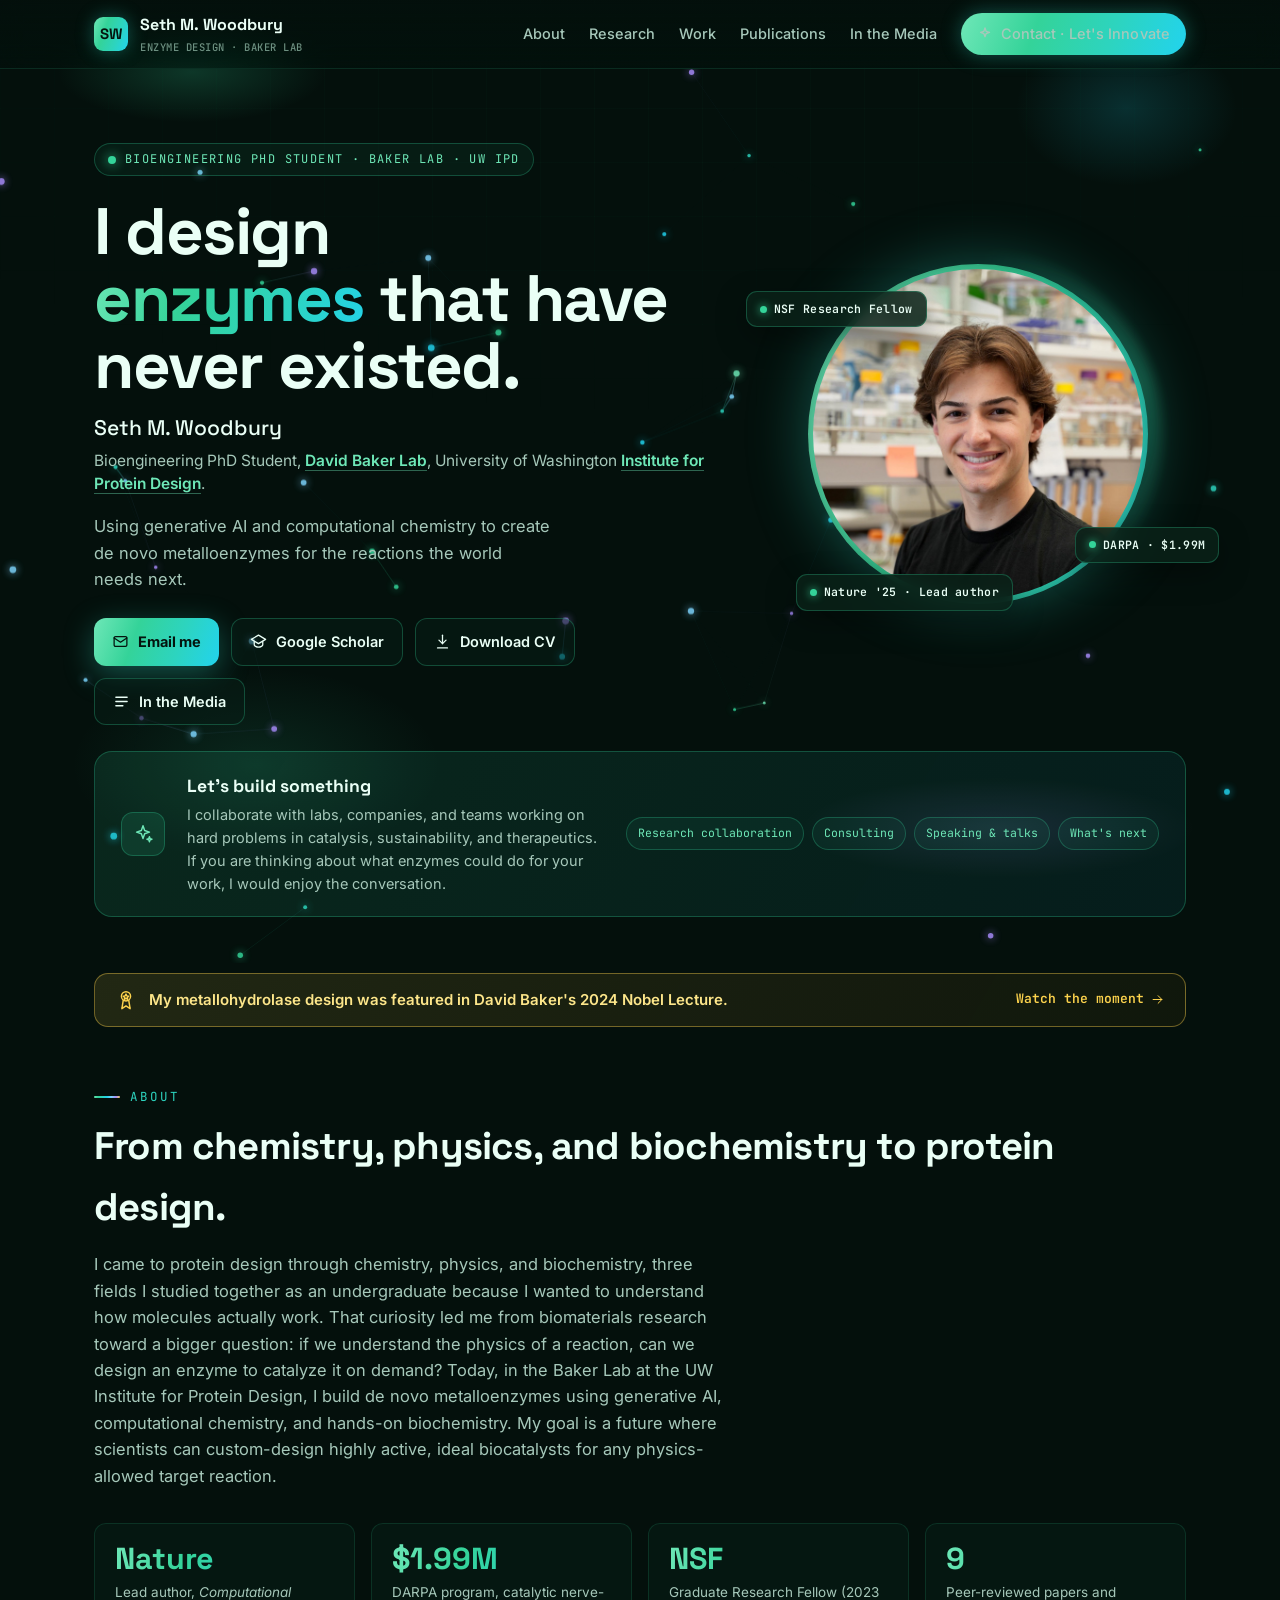
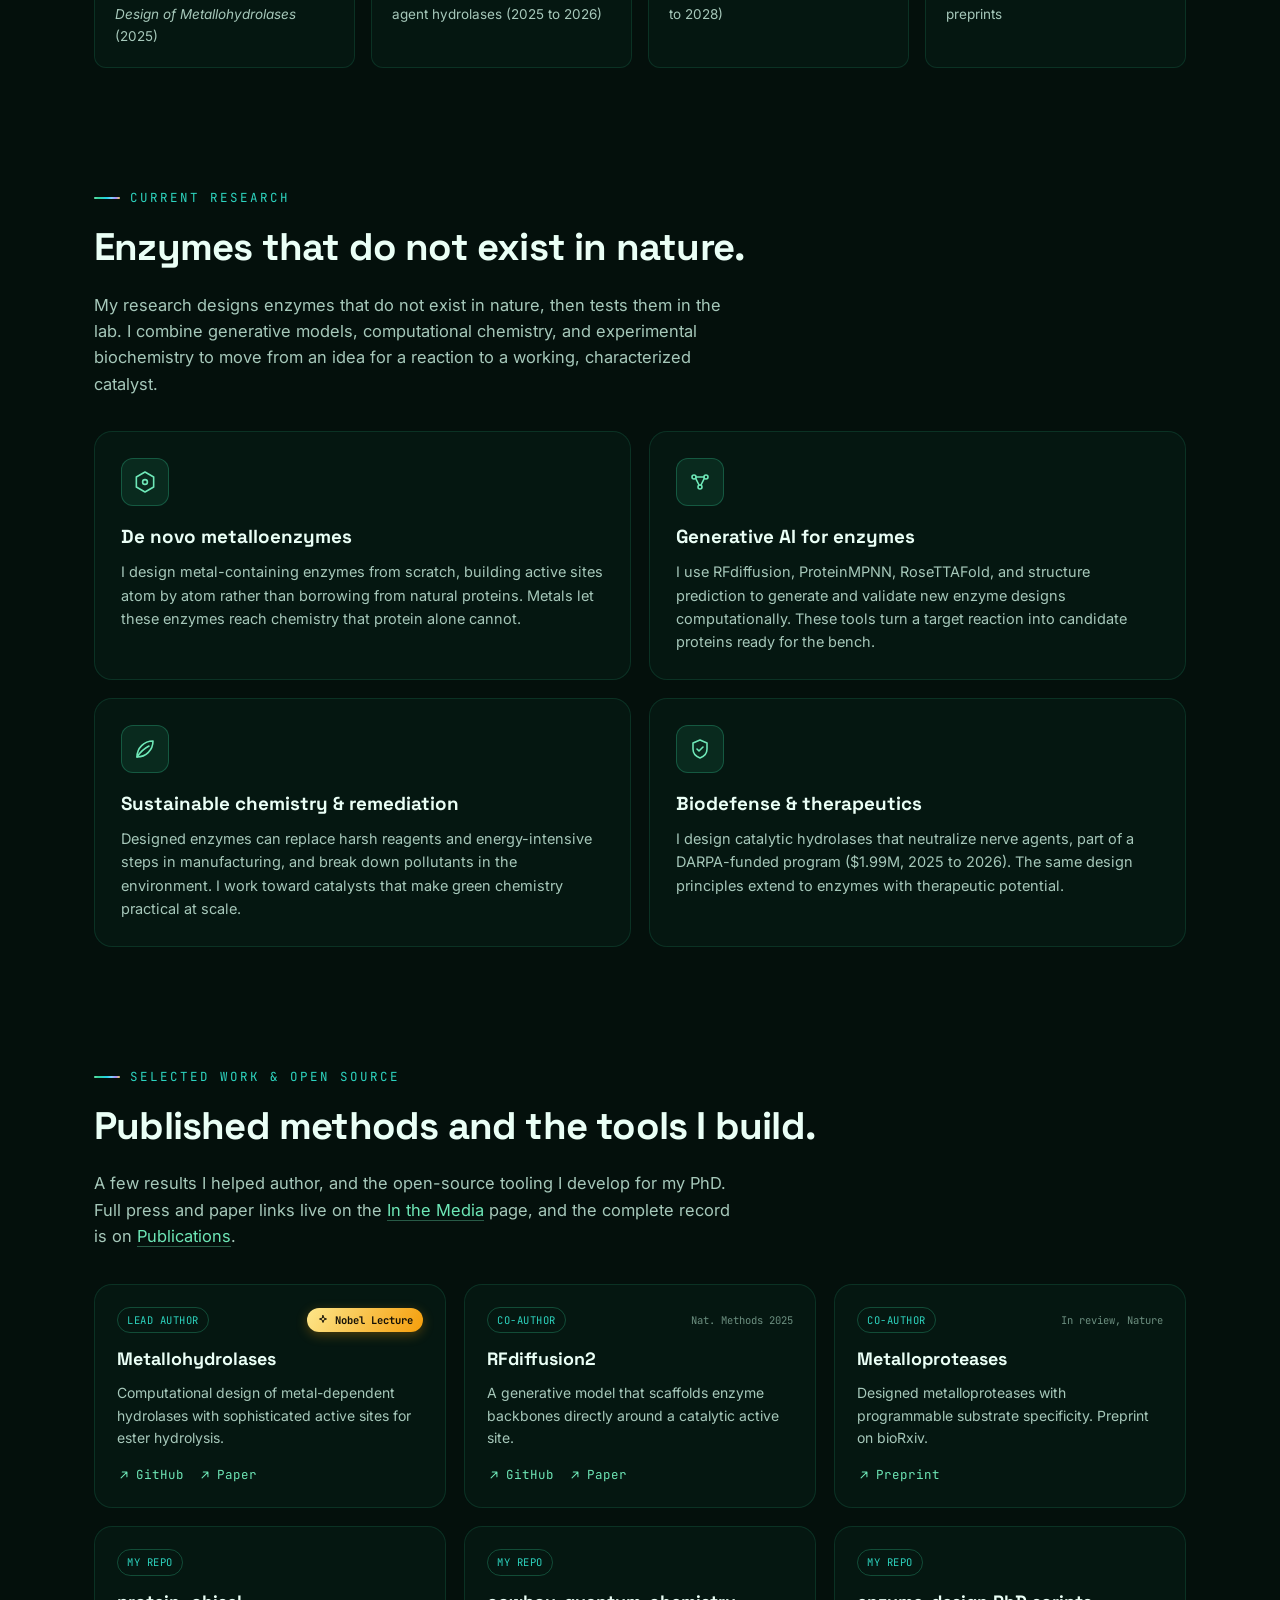
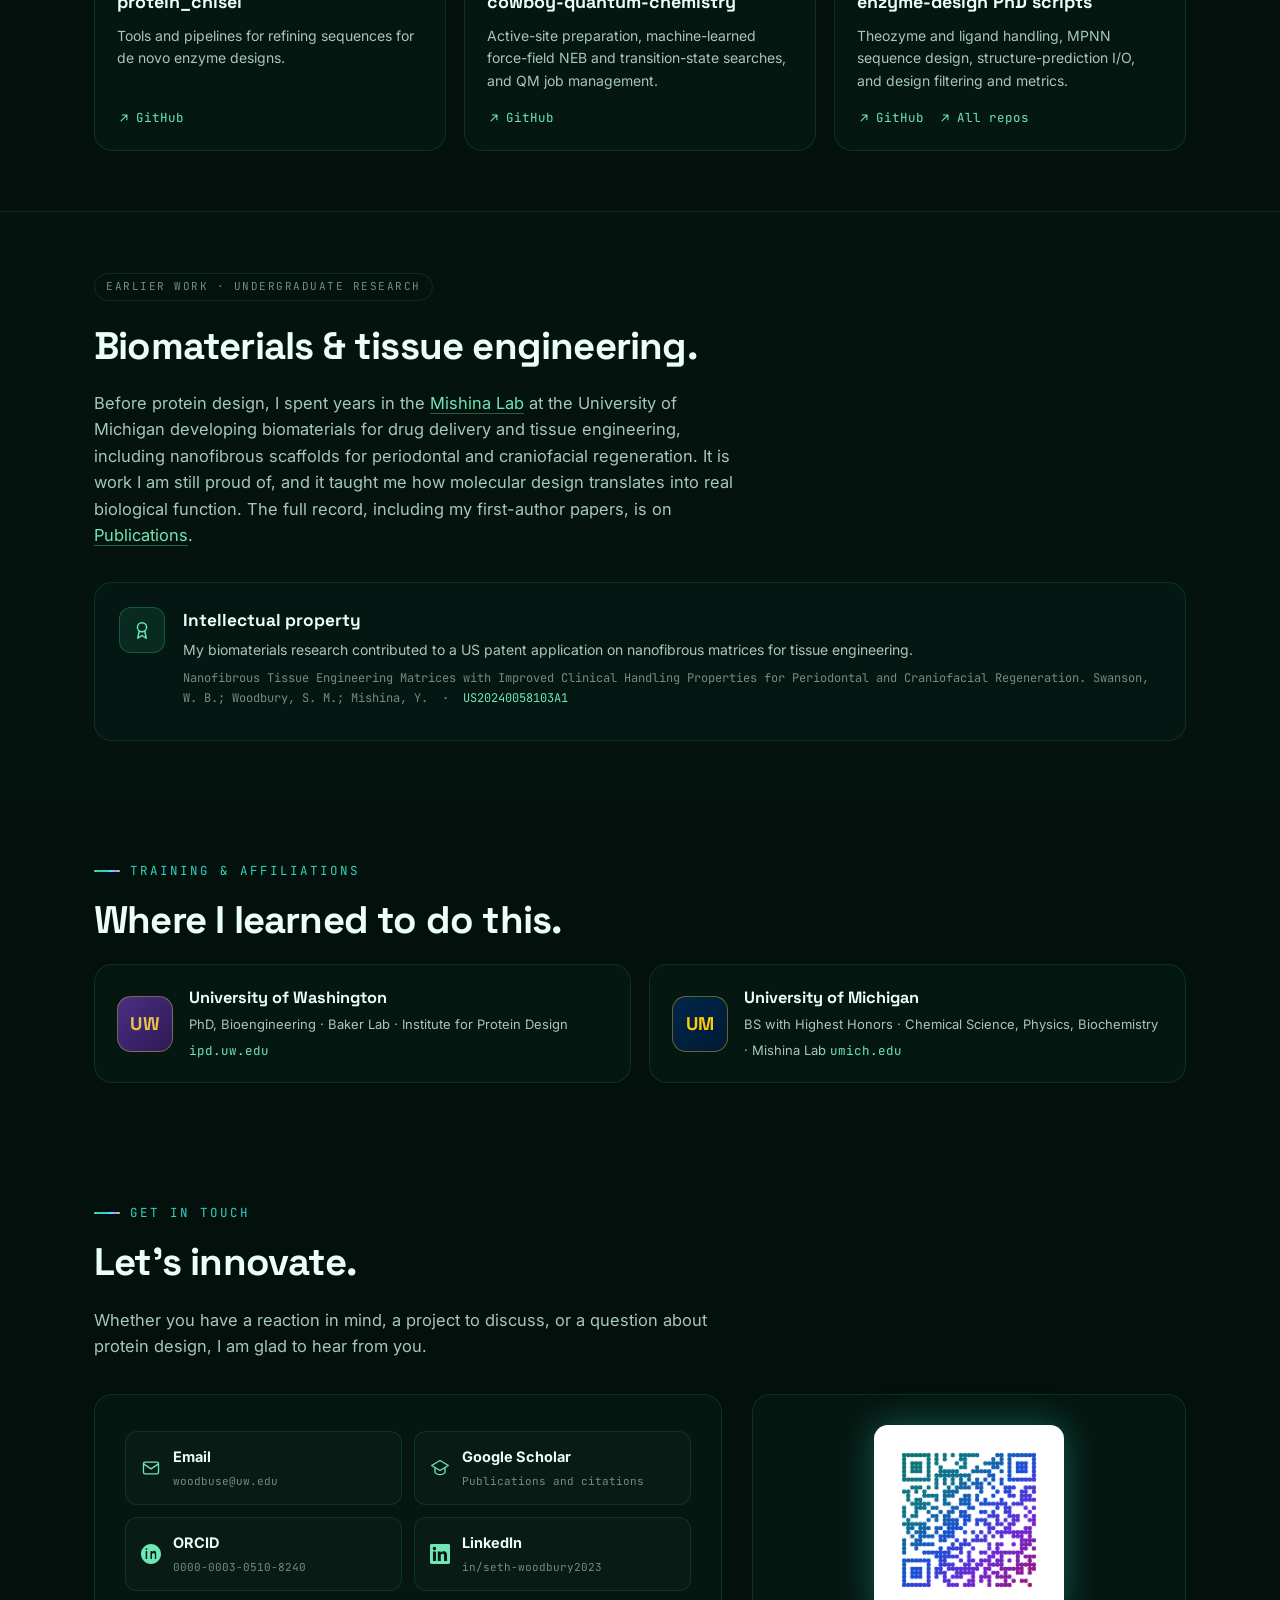
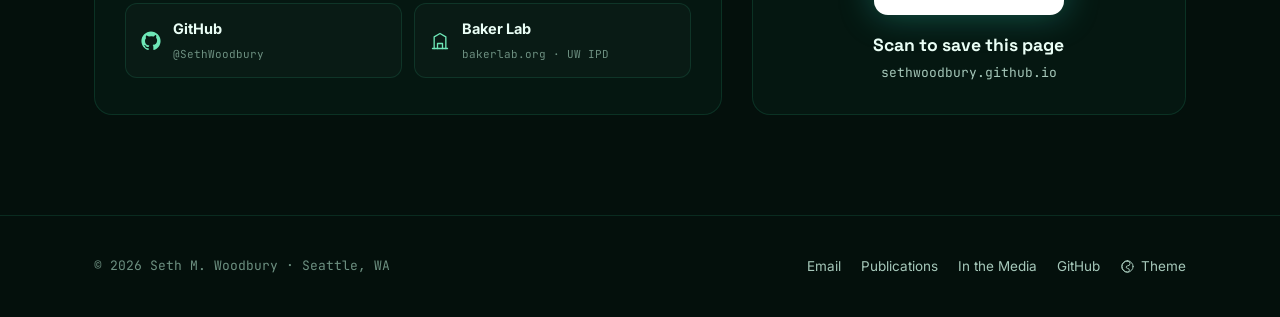
==== index.html @ d93c5677 "Initial site: enzyme design portfolio, publications, media, themes" ====
<!DOCTYPE html>
<html lang="en" data-theme="iridescent-jade">
<head>
  <meta charset="UTF-8" />
  <meta name="viewport" content="width=device-width, initial-scale=1.0" />
  <title>Seth M. Woodbury · Enzyme Design · Baker Lab · UW IPD</title>
  <meta name="description" content="Seth M. Woodbury designs de novo metalloenzymes with generative AI and computational chemistry in the Baker Lab at the UW Institute for Protein Design." />
  <meta name="author" content="Seth M. Woodbury" />
  <link rel="canonical" href="https://sethwoodbury.github.io/" />
  <meta property="og:type" content="profile" />
  <meta property="og:title" content="Seth M. Woodbury · I design enzymes" />
  <meta property="og:description" content="Bioengineering PhD student, Baker Lab, UW Institute for Protein Design. De novo metalloenzyme design with generative AI." />
  <meta property="og:url" content="https://sethwoodbury.github.io/" />
  <meta property="og:image" content="https://sethwoodbury.github.io/assets/profile.jpg" />
  <meta name="twitter:card" content="summary_large_image" />
  <link rel="icon" href="data:image/svg+xml,%3Csvg xmlns='http://www.w3.org/2000/svg' viewBox='0 0 100 100'%3E%3Cdefs%3E%3ClinearGradient id='g' x1='0' y1='0' x2='1' y2='1'%3E%3Cstop offset='0' stop-color='%236ee7b7'/%3E%3Cstop offset='0.5' stop-color='%2322d3ee'/%3E%3Cstop offset='1' stop-color='%23a78bfa'/%3E%3C/linearGradient%3E%3C/defs%3E%3Crect width='100' height='100' rx='24' fill='url(%23g)'/%3E%3Ctext x='50' y='68' font-family='monospace' font-size='52' font-weight='700' text-anchor='middle' fill='%2304100c'%3ESW%3C/text%3E%3C/svg%3E" />
  <script>(function(){try{var t=localStorage.getItem('sw-theme');if(t)document.documentElement.setAttribute('data-theme',t);}catch(e){}})();</script>
  <link rel="preconnect" href="https://fonts.googleapis.com" />
  <link rel="preconnect" href="https://fonts.gstatic.com" crossorigin />
  <link href="https://fonts.googleapis.com/css2?family=Space+Grotesk:wght@400;500;600;700&family=Inter:wght@400;500;600;700&family=JetBrains+Mono:wght@400;500;600&display=swap" rel="stylesheet" />
  <link rel="stylesheet" href="assets/styles.css" />
  <link rel="stylesheet" href="assets/themes.css" />
</head>
<body>

  <!-- ============================== NAV ============================== -->
  <nav class="nav">
    <div class="container nav-inner">
      <a class="brand" href="#top">
        <span class="mark">SW</span>
        <span>Seth M. Woodbury<small>Enzyme Design · Baker Lab</small></span>
      </a>
      <div class="nav-links" id="nav-links">
        <a href="#about">About</a>
        <a href="#research">Research</a>
        <a href="#work">Work</a>
        <a href="publications.html">Publications</a>
        <a href="media.html">In the Media</a>
        <a class="nav-cta" href="#contact">
          <svg class="icon" viewBox="0 0 24 24"><path d="M12 3l1.7 5 5 1.7-5 1.7L12 16l-1.7-4.6-5-1.7 5-1.7z"/></svg>
          Contact · Let's Innovate
        </a>
      </div>
      <button class="nav-toggle" id="nav-toggle" aria-label="Toggle menu">
        <svg class="icon" viewBox="0 0 24 24"><path d="M4 6h16M4 12h16M4 18h16"/></svg>
      </button>
    </div>
  </nav>

  <!-- ============================== HERO ============================== -->
  <header class="hero" id="top">
    <canvas id="molecular-canvas" aria-hidden="true"></canvas>
    <div class="container">
      <div class="hero-grid">
        <div class="hero-copy">
          <span class="eyebrow"><span class="dot"></span>Bioengineering PhD Student · Baker Lab · UW IPD</span>
          <h1 class="title">I design<br /><span class="irid">enzymes</span> that have never existed.</h1>
          <p class="subtitle">Seth M. Woodbury</p>
          <p class="affil">Bioengineering PhD Student, <a href="https://www.bakerlab.org/" target="_blank" rel="noopener">David Baker Lab</a>, University of Washington <a href="https://www.ipd.uw.edu/" target="_blank" rel="noopener">Institute for Protein Design</a>.</p>
          <p class="lede">Using generative AI and computational chemistry to create de novo metalloenzymes for the reactions the world needs next.</p>
          <div class="cta-row">
            <a class="btn primary" href="mailto:woodbuse@uw.edu">
              <svg class="icon" viewBox="0 0 24 24"><rect x="3" y="5" width="18" height="14" rx="2"/><path d="m3 7 9 6 9-6"/></svg>
              Email me
            </a>
            <a class="btn" href="https://scholar.google.com/citations?user=F8hE9PEAAAAJ&hl=en" target="_blank" rel="noopener">
              <svg class="icon" viewBox="0 0 24 24"><path d="M12 3 2 9l10 6 10-6-10-6Z"/><path d="M6 12v5c0 1 3 3 6 3s6-2 6-3v-5"/></svg>
              Google Scholar
            </a>
            <a class="btn" href="assets/Seth_Woodbury_CV.pdf" target="_blank" rel="noopener">
              <svg class="icon" viewBox="0 0 24 24"><path d="M12 3v12"/><path d="m7 10 5 5 5-5"/><path d="M5 21h14"/></svg>
              Download CV
            </a>
            <a class="btn" href="media.html">
              <svg class="icon" viewBox="0 0 24 24"><path d="M4 6h16M4 12h16M4 18h10"/></svg>
              In the Media
            </a>
          </div>
        </div>

        <div class="portrait-wrap">
          <div class="badge-float badge-1"><span class="b-dot"></span>NSF Research Fellow</div>
          <div class="badge-float badge-2"><span class="b-dot"></span>DARPA · $1.99M</div>
          <div class="badge-float badge-3"><span class="b-dot"></span>Nature '25 · Lead author</div>
          <div class="portrait-ring">
            <img class="portrait" id="profile-photo" src="assets/profile.jpg" alt="Seth M. Woodbury" />
            <div class="portrait-fallback" id="profile-fallback" style="display:none"><span>SW</span></div>
          </div>
        </div>
      </div>

      <!-- Let's build something -->
      <div class="availability reveal">
        <span class="av-icon">
          <svg class="icon" viewBox="0 0 24 24"><path d="M12 3l1.8 5.2L19 10l-5.2 1.8L12 17l-1.8-5.2L5 10l5.2-1.8z"/><path d="M19 15l.7 2 2 .7-2 .7-.7 2-.7-2-2-.7 2-.7z"/></svg>
        </span>
        <div class="av-text">
          <h3>Let's build something</h3>
          <p>I collaborate with labs, companies, and teams working on hard problems in catalysis, sustainability, and therapeutics. If you are thinking about what enzymes could do for your work, I would enjoy the conversation.</p>
        </div>
        <div class="chips">
          <span class="chip">Research collaboration</span>
          <span class="chip">Consulting</span>
          <span class="chip">Speaking &amp; talks</span>
          <span class="chip">What's next</span>
        </div>
      </div>
    </div>
  </header>

  <!-- ============================== NOBEL BANNER ============================== -->
  <div class="container" style="margin-top:10px">
    <a href="media.html" class="nobel-banner reveal">
      <svg class="icon" viewBox="0 0 24 24" fill="none" stroke="currentColor" stroke-width="1.6"><circle cx="12" cy="8" r="5"/><path d="m9 12.5-1.5 9 4.5-3 4.5 3-1.5-9"/><path d="m12 5.6.9 1.9 2 .3-1.5 1.4.4 2-1.8-1-1.8 1 .4-2L9 7.8l2-.3z"/></svg>
      My metallohydrolase design was featured in David Baker's 2024 Nobel Lecture.
      <span class="go">Watch the moment <svg class="icon" viewBox="0 0 24 24" fill="none" stroke="currentColor" stroke-width="2"><path d="M5 12h14M13 6l6 6-6 6"/></svg></span>
    </a>
  </div>

  <!-- ============================== ABOUT ============================== -->
  <section id="about">
    <div class="container">
      <p class="section-label">About</p>
      <h2 class="section-title">From chemistry, physics, and biochemistry to protein design.</h2>
      <p class="section-intro">
        I came to protein design through chemistry, physics, and biochemistry, three fields I studied together as an
        undergraduate because I wanted to understand how molecules actually work. That curiosity led me from biomaterials
        research toward a bigger question: if we understand the physics of a reaction, can we design an enzyme to catalyze
        it on demand? Today, in the Baker Lab at the UW Institute for Protein Design, I build de novo metalloenzymes using
        generative AI, computational chemistry, and hands-on biochemistry. My goal is a future where scientists can
        custom-design highly active, ideal biocatalysts for any physics-allowed target reaction.
      </p>
      <div class="stats reveal">
        <div class="stat"><div class="num">Nature</div><div class="lbl">Lead author, <i>Computational Design of Metallohydrolases</i> (2025)</div></div>
        <div class="stat"><div class="num">$1.99M</div><div class="lbl">DARPA program, catalytic nerve-agent hydrolases (2025 to 2026)</div></div>
        <div class="stat"><div class="num">NSF</div><div class="lbl">Graduate Research Fellow (2023 to 2028)</div></div>
        <div class="stat"><div class="num">9</div><div class="lbl">Peer-reviewed papers and preprints</div></div>
      </div>
    </div>
  </section>

  <!-- ============================== RESEARCH (PRIMARY) ============================== -->
  <section id="research">
    <div class="container">
      <p class="section-label">Current research</p>
      <h2 class="section-title">Enzymes that do not exist in nature.</h2>
      <p class="section-intro">My research designs enzymes that do not exist in nature, then tests them in the lab. I combine generative models, computational chemistry, and experimental biochemistry to move from an idea for a reaction to a working, characterized catalyst.</p>
      <div class="cards reveal">
        <div class="card">
          <div class="ic"><svg class="icon" viewBox="0 0 24 24"><path d="M12 2l8.66 5v10L12 22 3.34 17V7z"/><circle cx="12" cy="12" r="2.4"/></svg></div>
          <h3>De novo metalloenzymes</h3>
          <p>I design metal-containing enzymes from scratch, building active sites atom by atom rather than borrowing from natural proteins. Metals let these enzymes reach chemistry that protein alone cannot.</p>
        </div>
        <div class="card">
          <div class="ic"><svg class="icon" viewBox="0 0 24 24"><circle cx="6" cy="7" r="2"/><circle cx="18" cy="7" r="2"/><circle cx="12" cy="17" r="2"/><path d="M7.7 8.4 11 15M16.3 8.4 13 15M8 7h8"/></svg></div>
          <h3>Generative AI for enzymes</h3>
          <p>I use RFdiffusion, ProteinMPNN, RoseTTAFold, and structure prediction to generate and validate new enzyme designs computationally. These tools turn a target reaction into candidate proteins ready for the bench.</p>
        </div>
        <div class="card">
          <div class="ic"><svg class="icon" viewBox="0 0 24 24"><path d="M4 20C4 11 11 4 20 4c0 9-7 16-16 16Z"/><path d="M4 20c4-6 8-9 12-11"/></svg></div>
          <h3>Sustainable chemistry &amp; remediation</h3>
          <p>Designed enzymes can replace harsh reagents and energy-intensive steps in manufacturing, and break down pollutants in the environment. I work toward catalysts that make green chemistry practical at scale.</p>
        </div>
        <div class="card">
          <div class="ic"><svg class="icon" viewBox="0 0 24 24"><path d="M12 3l7 3v6c0 4.5-3 7.5-7 9-4-1.5-7-4.5-7-9V6z"/><path d="m9 12 2 2 4-4"/></svg></div>
          <h3>Biodefense &amp; therapeutics</h3>
          <p>I design catalytic hydrolases that neutralize nerve agents, part of a DARPA-funded program ($1.99M, 2025 to 2026). The same design principles extend to enzymes with therapeutic potential.</p>
        </div>
      </div>
    </div>
  </section>

  <!-- ============================== WORK / OPEN SOURCE ============================== -->
  <section id="work">
    <div class="container">
      <p class="section-label">Selected work &amp; open source</p>
      <h2 class="section-title">Published methods and the tools I build.</h2>
      <p class="section-intro">A few results I helped author, and the open-source tooling I develop for my PhD. Full press and paper links live on the <a href="media.html">In the Media</a> page, and the complete record is on <a href="publications.html">Publications</a>.</p>
      <div class="projects reveal">

        <div class="proj">
          <div class="top"><span class="tag">Lead author</span><span class="nobel-ribbon"><svg class="icon" viewBox="0 0 24 24" fill="none" stroke="currentColor"><path d="M12 3l1.8 5.2L19 10l-5.2 1.8L12 17l-1.8-5.2L5 10l5.2-1.8z"/></svg>Nobel Lecture</span></div>
          <h3>Metallohydrolases</h3>
          <p>Computational design of metal-dependent hydrolases with sophisticated active sites for ester hydrolysis.</p>
          <div class="links">
            <a href="https://github.com/baker-laboratory/Metallohydrolase_Enzyme_Design" target="_blank" rel="noopener"><svg class="icon" viewBox="0 0 24 24"><path d="M7 17 17 7M9 7h8v8"/></svg>GitHub</a>
            <a href="https://www.nature.com/articles/s41586-025-09746-w" target="_blank" rel="noopener"><svg class="icon" viewBox="0 0 24 24"><path d="M7 17 17 7M9 7h8v8"/></svg>Paper</a>
          </div>
        </div>

        <div class="proj">
          <div class="top"><span class="tag">Co-author</span><span class="venue-pill">Nat. Methods 2025</span></div>
          <h3>RFdiffusion2</h3>
          <p>A generative model that scaffolds enzyme backbones directly around a catalytic active site.</p>
          <div class="links">
            <a href="https://github.com/RosettaCommons/RFdiffusion2" target="_blank" rel="noopener"><svg class="icon" viewBox="0 0 24 24"><path d="M7 17 17 7M9 7h8v8"/></svg>GitHub</a>
            <a href="https://www.nature.com/articles/s41592-025-02975-x" target="_blank" rel="noopener"><svg class="icon" viewBox="0 0 24 24"><path d="M7 17 17 7M9 7h8v8"/></svg>Paper</a>
          </div>
        </div>

        <div class="proj">
          <div class="top"><span class="tag">Co-author</span><span class="venue-pill">In review, Nature</span></div>
          <h3>Metalloproteases</h3>
          <p>Designed metalloproteases with programmable substrate specificity. Preprint on bioRxiv.</p>
          <div class="links">
            <a href="https://www.biorxiv.org/content/10.1101/2025.11.20.689622v1" target="_blank" rel="noopener"><svg class="icon" viewBox="0 0 24 24"><path d="M7 17 17 7M9 7h8v8"/></svg>Preprint</a>
          </div>
        </div>

        <div class="proj">
          <div class="top"><span class="tag">My repo</span></div>
          <h3>protein_chisel</h3>
          <p>Tools and pipelines for refining sequences for de novo enzyme designs.</p>
          <div class="links">
            <a href="https://github.com/SethWoodbury/protein_chisel" target="_blank" rel="noopener"><svg class="icon" viewBox="0 0 24 24"><path d="M7 17 17 7M9 7h8v8"/></svg>GitHub</a>
          </div>
        </div>

        <div class="proj">
          <div class="top"><span class="tag">My repo</span></div>
          <h3>cowboy-quantum-chemistry</h3>
          <p>Active-site preparation, machine-learned force-field NEB and transition-state searches, and QM job management.</p>
          <div class="links">
            <a href="https://github.com/SethWoodbury/cowboy-quantum-chemistry" target="_blank" rel="noopener"><svg class="icon" viewBox="0 0 24 24"><path d="M7 17 17 7M9 7h8v8"/></svg>GitHub</a>
          </div>
        </div>

        <div class="proj">
          <div class="top"><span class="tag">My repo</span></div>
          <h3>enzyme-design PhD scripts</h3>
          <p>Theozyme and ligand handling, MPNN sequence design, structure-prediction I/O, and design filtering and metrics.</p>
          <div class="links">
            <a href="https://github.com/SethWoodbury/enzyme-design-smw-phd-scripts" target="_blank" rel="noopener"><svg class="icon" viewBox="0 0 24 24"><path d="M7 17 17 7M9 7h8v8"/></svg>GitHub</a>
            <a href="https://github.com/SethWoodbury" target="_blank" rel="noopener"><svg class="icon" viewBox="0 0 24 24"><path d="M7 17 17 7M9 7h8v8"/></svg>All repos</a>
          </div>
        </div>

      </div>
    </div>
  </section>

  <!-- ============================== EARLIER WORK (SECONDARY) ============================== -->
  <section class="zone-secondary" id="biomaterials">
    <div class="container">
      <span class="zone-tag">Earlier work · Undergraduate research</span>
      <h2 class="section-title">Biomaterials &amp; tissue engineering.</h2>
      <p class="section-intro">
        Before protein design, I spent years in the <a href="https://mishinalab.dent.umich.edu/" target="_blank" rel="noopener">Mishina Lab</a>
        at the University of Michigan developing biomaterials for drug delivery and tissue engineering, including
        nanofibrous scaffolds for periodontal and craniofacial regeneration. It is work I am still proud of, and it
        taught me how molecular design translates into real biological function. The full record, including my
        first-author papers, is on <a href="publications.html">Publications</a>.
      </p>

      <div class="ip-card reveal">
        <div class="ic"><svg class="icon" viewBox="0 0 24 24"><circle cx="12" cy="9" r="5"/><path d="m9 13-1.6 8L12 18l4.6 3L15 13"/></svg></div>
        <div>
          <h3>Intellectual property</h3>
          <p>My biomaterials research contributed to a US patent application on nanofibrous matrices for tissue engineering.</p>
          <p class="meta">Nanofibrous Tissue Engineering Matrices with Improved Clinical Handling Properties for Periodontal and Craniofacial Regeneration. Swanson, W. B.; Woodbury, S. M.; Mishina, Y. &nbsp;·&nbsp; <a href="https://patents.google.com/patent/US20240058103A1/en" target="_blank" rel="noopener">US20240058103A1</a></p>
        </div>
      </div>
    </div>
  </section>

  <!-- ============================== AFFILIATIONS ============================== -->
  <section id="affiliations">
    <div class="container">
      <p class="section-label">Training &amp; affiliations</p>
      <h2 class="section-title">Where I learned to do this.</h2>
      <div class="affils reveal">
        <div class="inst">
          <div class="crest uw">UW</div>
          <div class="i-body">
            <b>University of Washington</b>
            <span>PhD, Bioengineering · Baker Lab · Institute for Protein Design</span>
            <a href="https://www.ipd.uw.edu/" target="_blank" rel="noopener">ipd.uw.edu</a>
          </div>
        </div>
        <div class="inst">
          <div class="crest um">UM</div>
          <div class="i-body">
            <b>University of Michigan</b>
            <span>BS with Highest Honors · Chemical Science, Physics, Biochemistry · Mishina Lab</span>
            <a href="https://lsa.umich.edu/" target="_blank" rel="noopener">umich.edu</a>
          </div>
        </div>
      </div>
    </div>
  </section>

  <!-- ============================== CONTACT ============================== -->
  <section id="contact">
    <div class="container">
      <p class="section-label">Get in touch</p>
      <h2 class="section-title">Let's innovate.</h2>
      <p class="section-intro">Whether you have a reaction in mind, a project to discuss, or a question about protein design, I am glad to hear from you.</p>

      <div class="contact-grid">
        <div class="contact-card">
          <div class="contact-links">
            <a href="mailto:woodbuse@uw.edu">
              <svg class="icon ci" viewBox="0 0 24 24"><rect x="3" y="5" width="18" height="14" rx="2"/><path d="m3 7 9 6 9-6"/></svg>
              <span><b>Email</b><small>woodbuse@uw.edu</small></span>
            </a>
            <a href="https://scholar.google.com/citations?user=F8hE9PEAAAAJ&hl=en" target="_blank" rel="noopener">
              <svg class="icon ci" viewBox="0 0 24 24"><path d="M12 3 2 9l10 6 10-6-10-6Z"/><path d="M6 12v5c0 1 3 3 6 3s6-2 6-3v-5"/></svg>
              <span><b>Google Scholar</b><small>Publications and citations</small></span>
            </a>
            <a href="https://orcid.org/0000-0003-0510-8240" target="_blank" rel="noopener">
              <svg class="ci" viewBox="0 0 24 24" fill="currentColor"><path d="M12 0C5.4 0 0 5.4 0 12s5.4 12 12 12 12-5.4 12-12S18.6 0 12 0zM7.4 18H5.6V8.5h1.8V18zm-.9-10.8a1.1 1.1 0 110-2.2 1.1 1.1 0 010 2.2zM18.4 18h-1.8v-4.6c0-1.1 0-2.6-1.6-2.6s-1.8 1.2-1.8 2.5V18h-1.8V8.5h1.7v1.3h.1c.24-.45.83-1.6 2.4-1.6 2 0 2.6 1.35 2.6 3.1V18z"/></svg>
              <span><b>ORCID</b><small>0000-0003-0510-8240</small></span>
            </a>
            <a href="https://www.linkedin.com/in/seth-woodbury2023/" target="_blank" rel="noopener">
              <svg class="ci" viewBox="0 0 24 24" fill="currentColor"><path d="M20.45 20.45h-3.56v-5.57c0-1.33-.02-3.04-1.85-3.04-1.85 0-2.14 1.45-2.14 2.94v5.67H9.34V9h3.42v1.56h.05c.48-.9 1.64-1.85 3.37-1.85 3.6 0 4.27 2.37 4.27 5.46v6.28zM5.34 7.43a2.06 2.06 0 110-4.12 2.06 2.06 0 010 4.12zM7.12 20.45H3.56V9h3.56v11.45zM22.22 0H1.77C.79 0 0 .77 0 1.72v20.56C0 23.23.79 24 1.77 24h20.45c.98 0 1.78-.77 1.78-1.72V1.72C24 .77 23.2 0 22.22 0z"/></svg>
              <span><b>LinkedIn</b><small>in/seth-woodbury2023</small></span>
            </a>
            <a href="https://github.com/SethWoodbury" target="_blank" rel="noopener">
              <svg class="ci" viewBox="0 0 24 24" fill="currentColor"><path d="M12 .5C5.7.5.5 5.7.5 12c0 5.1 3.3 9.4 7.9 10.9.6.1.8-.2.8-.5v-1.8c-3.2.7-3.9-1.4-3.9-1.4-.5-1.3-1.3-1.7-1.3-1.7-1.1-.7.1-.7.1-.7 1.2.1 1.8 1.2 1.8 1.2 1 1.8 2.8 1.3 3.5 1 .1-.8.4-1.3.7-1.6-2.6-.3-5.3-1.3-5.3-5.7 0-1.3.4-2.3 1.2-3.1-.1-.3-.5-1.5.1-3.1 0 0 1-.3 3.3 1.2a11.5 11.5 0 016 0C17 4.6 18 4.9 18 4.9c.6 1.6.2 2.8.1 3.1.8.8 1.2 1.8 1.2 3.1 0 4.4-2.7 5.4-5.3 5.7.4.4.8 1.1.8 2.2v3.3c0 .3.2.6.8.5 4.6-1.5 7.9-5.8 7.9-10.9C23.5 5.7 18.3.5 12 .5z"/></svg>
              <span><b>GitHub</b><small>@SethWoodbury</small></span>
            </a>
            <a href="https://www.bakerlab.org/" target="_blank" rel="noopener">
              <svg class="icon ci" viewBox="0 0 24 24"><path d="M3 21h18"/><path d="M5 21V7l7-4 7 4v14"/><path d="M9 21v-6h6v6"/></svg>
              <span><b>Baker Lab</b><small>bakerlab.org · UW IPD</small></span>
            </a>
          </div>
        </div>

        <div class="qr-card">
          <img src="assets/qr-code.png" alt="QR code linking to sethwoodbury.github.io" />
          <h3>Scan to save this page</h3>
          <p>sethwoodbury.github.io</p>
        </div>
      </div>
    </div>
  </section>

  <!-- ============================== FOOTER ============================== -->
  <footer>
    <div class="container foot-inner">
      <p>© <span id="year">2026</span> Seth M. Woodbury · Seattle, WA</p>
      <div class="foot-links">
        <a href="mailto:woodbuse@uw.edu">Email</a>
        <a href="publications.html">Publications</a>
        <a href="media.html">In the Media</a>
        <a href="https://github.com/SethWoodbury" target="_blank" rel="noopener">GitHub</a>
        <a href="theme.html" title="Try different color themes">
          <svg class="icon" viewBox="0 0 24 24"><circle cx="12" cy="12" r="9"/><path d="M12 3a9 9 0 0 0 0 18 3 3 0 0 0 0-6 2 2 0 0 1 0-4 3 3 0 0 0 0-8Z"/></svg>
          Theme
        </a>
      </div>
    </div>
  </footer>

  <script src="assets/theme.js"></script>
  <script src="assets/app.js"></script>
</body>
</html>
---- assets/styles.css ----
/* =========================================================================
   Seth M. Woodbury — structural styles (theme-agnostic)
   Colors come from assets/themes.css via CSS custom properties.
   Load order in HTML: styles.css  ->  themes.css
   ========================================================================= */

:root{
  --font-display:"Space Grotesk", system-ui, sans-serif;
  --font-body:"Inter", system-ui, -apple-system, sans-serif;
  --font-mono:"JetBrains Mono", ui-monospace, "SF Mono", Menlo, monospace;
  --maxw:1140px; --radius:18px; --radius-sm:12px;
}

*{ box-sizing:border-box; }
html{ scroll-behavior:smooth; scroll-padding-top:88px; }
body{
  margin:0; font-family:var(--font-body); color:var(--text); background:var(--bg);
  line-height:1.6; -webkit-font-smoothing:antialiased; text-rendering:optimizeLegibility; overflow-x:hidden;
  transition:background .4s ease, color .4s ease;
}
body::before{
  content:""; position:fixed; inset:0; z-index:-3;
  background:
    radial-gradient(closest-side at 15% 8%, color-mix(in srgb, var(--accent) 20%, transparent), transparent 70%),
    radial-gradient(closest-side at 88% 12%, color-mix(in srgb, var(--a4) 16%, transparent), transparent 72%),
    radial-gradient(closest-side at 78% 92%, color-mix(in srgb, var(--a6) 12%, transparent), transparent 70%),
    radial-gradient(closest-side at 20% 85%, color-mix(in srgb, var(--a2) 12%, transparent), transparent 72%),
    var(--bg);
  transition:background .4s ease;
}
body::after{
  content:""; position:fixed; inset:0; z-index:-2; pointer-events:none; opacity:.4;
  background-image:
    linear-gradient(color-mix(in srgb, var(--accent) 6%, transparent) 1px, transparent 1px),
    linear-gradient(90deg, color-mix(in srgb, var(--accent) 6%, transparent) 1px, transparent 1px);
  background-size:54px 54px;
  mask-image:radial-gradient(ellipse 90% 60% at 50% 0%, #000 30%, transparent 85%);
}

.container{ width:100%; max-width:var(--maxw); margin:0 auto; padding:0 24px; }
a{ color:var(--mint); text-decoration:none; transition:color .18s ease; }
a:hover{ color:var(--a4); }
img{ max-width:100%; display:block; }
.irid-text{ background:var(--irid); background-size:220% auto; -webkit-background-clip:text; background-clip:text; color:transparent; animation:shimmer 7s ease infinite; }

/* icon helper */
.icon{ width:22px; height:22px; stroke:currentColor; fill:none; stroke-width:1.6; stroke-linecap:round; stroke-linejoin:round; }

/* ------------------------------- NAV ----------------------------------- */
.nav{ position:sticky; top:0; z-index:50; backdrop-filter:blur(14px) saturate(140%);
  background:linear-gradient(to bottom, color-mix(in srgb, var(--bg) 85%, transparent), color-mix(in srgb, var(--bg) 45%, transparent));
  border-bottom:1px solid var(--border); }
.nav-inner{ display:flex; align-items:center; justify-content:space-between; height:68px; }
.brand{ display:flex; align-items:center; gap:12px; font-family:var(--font-display); font-weight:700; color:var(--text); }
.brand .mark{ width:34px; height:34px; border-radius:9px; flex:none; background:var(--irid); background-size:200% 200%;
  display:grid; place-items:center; color:var(--ink); font-weight:800; font-size:15px; box-shadow:0 0 18px var(--glow); animation:shimmer 8s ease infinite; }
.brand small{ display:block; font-family:var(--font-mono); font-weight:500; font-size:10.5px; color:var(--muted-2); letter-spacing:.5px; text-transform:uppercase; margin-top:1px; }
.nav-links{ display:flex; align-items:center; gap:24px; }
.nav-links a{ color:var(--muted); font-size:14.5px; font-weight:500; }
.nav-links a:hover{ color:var(--text); }
.nav-cta{ display:inline-flex; align-items:center; gap:8px; font-family:var(--font-body); font-size:13.5px; font-weight:700;
  padding:9px 16px; border-radius:999px; color:var(--ink); background:var(--irid); background-size:200% 200%;
  animation:shimmer 9s ease infinite; box-shadow:0 0 20px var(--glow); white-space:nowrap; letter-spacing:.1px; }
.nav-cta:hover{ color:var(--ink); filter:brightness(1.06); transform:translateY(-1px); }
.nav-cta .icon{ width:16px; height:16px; stroke-width:2; }
.nav-toggle{ display:none; background:none; border:1px solid var(--border-2); color:var(--text); border-radius:9px; padding:6px 9px; cursor:pointer; }
.nav-toggle .icon{ width:20px; height:20px; }

/* ------------------------------ HERO ----------------------------------- */
.hero{ position:relative; padding:74px 0 40px; overflow:hidden; }
#molecular-canvas{ position:absolute; inset:0; width:100%; height:100%; z-index:0; opacity:.85; pointer-events:none; }
.hero-grid{ position:relative; z-index:1; display:grid; grid-template-columns:1.35fr .9fr; gap:54px; align-items:center; }
.eyebrow{ display:inline-flex; align-items:center; gap:9px; font-family:var(--font-mono); font-size:12px; letter-spacing:1.4px;
  text-transform:uppercase; color:var(--mint); padding:6px 13px; border:1px solid var(--border-2); border-radius:999px;
  background:color-mix(in srgb, var(--accent) 6%, transparent); margin-bottom:22px; }
.eyebrow .dot{ width:8px; height:8px; border-radius:50%; background:var(--accent); box-shadow:0 0 12px var(--accent); animation:pulse 2.4s ease-in-out infinite; }
h1.title{ font-family:var(--font-display); font-weight:700; font-size:clamp(2.5rem,5.4vw,4.1rem); line-height:1.02; letter-spacing:-1.5px; margin:0 0 12px; }
.title .irid{ background:var(--irid); background-size:220% auto; -webkit-background-clip:text; background-clip:text; color:transparent; animation:shimmer 7s ease infinite; }
.subtitle{ font-family:var(--font-display); font-weight:500; font-size:clamp(1.05rem,2vw,1.32rem); color:var(--text); margin:6px 0 4px; }
.affil{ color:var(--muted); font-size:15.5px; margin:0 0 18px; line-height:1.5; }
.affil a{ color:var(--mint); font-weight:600; border-bottom:1px solid color-mix(in srgb, var(--mint) 40%, transparent); }
.affil a:hover{ color:var(--a4); border-color:var(--a4); }
.lede{ color:var(--muted); font-size:16.5px; max-width:46ch; margin:0 0 26px; }

.cta-row{ display:flex; flex-wrap:wrap; gap:12px; }
.btn{ display:inline-flex; align-items:center; gap:9px; font-family:var(--font-body); font-weight:600; font-size:14.5px;
  padding:11px 18px; border-radius:12px; cursor:pointer; transition:all .18s ease; border:1px solid var(--border-2); color:var(--text); background:var(--panel); }
.btn:hover{ border-color:var(--accent); transform:translateY(-2px); box-shadow:0 8px 26px color-mix(in srgb, var(--accent) 16%, transparent); }
.btn .icon{ width:17px; height:17px; stroke-width:1.8; }
.btn.primary{ border:none; color:var(--ink); background:var(--irid); background-size:200% 200%; box-shadow:0 8px 30px var(--glow); animation:shimmer 9s ease infinite; font-weight:700; }
.btn.primary:hover{ color:var(--ink); filter:brightness(1.05); }

/* Portrait */
.portrait-wrap{ position:relative; display:grid; place-items:center; }
.portrait-ring{ position:relative; width:min(340px,78vw); aspect-ratio:1; border-radius:50%; padding:5px;
  background:var(--irid); background-size:260% 260%; animation:spin 18s linear infinite; box-shadow:0 0 60px var(--glow), inset 0 0 30px rgba(0,0,0,.4); }
.portrait-ring::after{ content:""; position:absolute; inset:-14px; border-radius:50%;
  background:conic-gradient(from 0deg, transparent, color-mix(in srgb, var(--accent) 25%, transparent), transparent 40%);
  animation:spin 9s linear infinite reverse; z-index:-1; filter:blur(6px); }
.portrait{ width:100%; height:100%; border-radius:50%; object-fit:cover; background:var(--panel-solid); animation:spin 18s linear infinite reverse; }
.portrait-fallback{ width:100%; height:100%; border-radius:50%;
  background:radial-gradient(circle at 50% 32%, color-mix(in srgb, var(--accent) 35%, transparent), transparent 60%), var(--panel-solid);
  display:grid; place-items:center; animation:spin 18s linear infinite reverse; }
.portrait-fallback span{ font-family:var(--font-display); font-weight:700; font-size:4.6rem; background:var(--irid); -webkit-background-clip:text; background-clip:text; color:transparent; }

.badge-float{ position:absolute; z-index:3; font-family:var(--font-mono); font-size:11.5px; font-weight:600; letter-spacing:.3px;
  padding:8px 13px; border-radius:11px; color:var(--text); background:var(--panel-2); border:1px solid var(--border-2);
  backdrop-filter:blur(8px); box-shadow:0 10px 30px rgba(0,0,0,.35); display:flex; align-items:center; gap:7px; }
.badge-float .b-dot{ width:7px; height:7px; border-radius:50%; background:var(--accent); box-shadow:0 0 8px var(--accent); }
.badge-1{ top:8%; left:-6%; animation:floaty 6s ease-in-out infinite; }
.badge-2{ bottom:12%; right:-8%; animation:floaty 7s ease-in-out infinite reverse; }
.badge-3{ bottom:-2%; left:6%; animation:floaty 8s ease-in-out infinite; }

/* --------------------------- AVAILABILITY ------------------------------ */
.availability{ position:relative; z-index:1; margin:26px 0 6px; border:1px solid var(--border-2); border-radius:var(--radius);
  background:linear-gradient(120deg, color-mix(in srgb, var(--accent) 12%, transparent), color-mix(in srgb, var(--a4) 7%, transparent));
  padding:20px 26px; display:flex; align-items:center; gap:22px; flex-wrap:wrap; }
.availability .av-icon{ width:44px; height:44px; flex:none; border-radius:12px; display:grid; place-items:center; color:var(--mint);
  background:color-mix(in srgb, var(--accent) 12%, transparent); border:1px solid var(--border-2); }
.availability .av-icon .icon{ width:22px; height:22px; }
.availability .av-text{ flex:1; min-width:260px; }
.availability .av-text h3{ font-family:var(--font-display); margin:0 0 3px; font-size:1.1rem; color:var(--text); }
.availability .av-text p{ margin:0; color:var(--muted); font-size:14.5px; }
.availability .chips{ display:flex; flex-wrap:wrap; gap:8px; }
.chip{ font-family:var(--font-mono); font-size:11.5px; padding:6px 11px; border-radius:999px; border:1px solid var(--border-2);
  color:var(--mint); background:color-mix(in srgb, var(--accent) 6%, transparent); white-space:nowrap; }

/* ---------------------------- SECTIONS --------------------------------- */
section{ padding:60px 0; }
.section-label{ font-family:var(--font-mono); font-size:12.5px; letter-spacing:2px; text-transform:uppercase; color:var(--a3);
  margin:0 0 8px; display:flex; align-items:center; gap:10px; }
.section-label::before{ content:""; width:26px; height:2px; background:var(--irid); border-radius:2px; }
h2.section-title{ font-family:var(--font-display); font-weight:700; font-size:clamp(1.7rem,3.4vw,2.4rem); letter-spacing:-.8px; margin:0 0 14px; }
.section-intro{ color:var(--muted); font-size:16.5px; max-width:64ch; margin:0 0 34px; }
.section-intro a{ color:var(--mint); border-bottom:1px solid color-mix(in srgb,var(--mint) 35%,transparent); }

/* subtle divider for the secondary (biomaterials) zone */
.zone-secondary{ border-top:1px solid var(--border); background:color-mix(in srgb, var(--bg-2) 60%, transparent); }
.zone-tag{ display:inline-block; font-family:var(--font-mono); font-size:11px; letter-spacing:1.5px; text-transform:uppercase;
  color:var(--muted-2); border:1px solid var(--border); border-radius:999px; padding:4px 11px; margin-bottom:14px; }

/* Stats / credibility strip */
.stats{ display:grid; grid-template-columns:repeat(4,1fr); gap:16px; }
.stat{ border:1px solid var(--border); border-radius:var(--radius-sm); padding:20px; background:var(--panel); }
.stat .num{ font-family:var(--font-display); font-weight:700; font-size:1.9rem; line-height:1; background:var(--irid); background-size:200% auto;
  -webkit-background-clip:text; background-clip:text; color:transparent; }
.stat .lbl{ color:var(--muted); font-size:13.5px; margin-top:8px; }

/* Research pillar cards */
.cards{ display:grid; grid-template-columns:repeat(2,1fr); gap:18px; }
.card{ position:relative; border:1px solid var(--border); border-radius:var(--radius); background:var(--panel); padding:26px; overflow:hidden; transition:all .22s ease; }
.card::before{ content:""; position:absolute; left:0; top:0; height:100%; width:3px; background:var(--irid); opacity:0; transition:opacity .22s ease; }
.card:hover{ border-color:var(--border-2); transform:translateY(-4px); box-shadow:0 18px 44px rgba(0,0,0,.34); }
.card:hover::before{ opacity:1; }
.card .ic{ width:48px; height:48px; border-radius:12px; display:grid; place-items:center; margin-bottom:16px; color:var(--mint);
  background:color-mix(in srgb, var(--accent) 10%, transparent); border:1px solid var(--border-2); }
.card .ic .icon{ width:24px; height:24px; }
.card h3{ font-family:var(--font-display); font-size:1.18rem; margin:0 0 8px; }
.card p{ color:var(--muted); font-size:14.5px; margin:0; }

/* Project / repo grid + signature results */
.projects{ display:grid; grid-template-columns:repeat(3,1fr); gap:18px; }
.proj{ display:flex; flex-direction:column; border:1px solid var(--border); border-radius:var(--radius); background:var(--panel); padding:22px; transition:all .22s ease; height:100%; }
.proj:hover{ border-color:var(--border-2); transform:translateY(-4px); box-shadow:0 16px 40px rgba(0,0,0,.32); }
.proj .top{ display:flex; align-items:center; justify-content:space-between; margin-bottom:12px; gap:8px; }
.proj .tag{ font-family:var(--font-mono); font-size:10.5px; letter-spacing:.5px; text-transform:uppercase; color:var(--a3);
  border:1px solid var(--border-2); border-radius:999px; padding:4px 9px; }
.proj .venue-pill{ font-family:var(--font-mono); font-size:10.5px; color:var(--muted-2); }
.proj h3{ font-family:var(--font-display); font-size:1.12rem; margin:0 0 8px; }
.proj p{ color:var(--muted); font-size:14px; margin:0 0 16px; flex:1; }
.proj .links{ display:flex; flex-wrap:wrap; gap:14px; font-family:var(--font-mono); font-size:12.5px; }
.proj .links a{ display:inline-flex; align-items:center; gap:5px; }
.proj .links a .icon{ width:14px; height:14px; stroke-width:1.8; }

/* Publications */
.pub-group-title{ font-family:var(--font-display); font-size:1.15rem; color:var(--text); margin:26px 0 6px; display:flex; align-items:center; gap:10px; }
.pub-group-title .icon{ width:20px; height:20px; color:var(--mint); }
.pubs{ display:flex; flex-direction:column; gap:2px; }
.pub{ display:grid; grid-template-columns:128px 1fr; gap:20px; padding:20px 4px; border-bottom:1px solid var(--border); align-items:start; }
.pub:last-child{ border-bottom:none; }
.pub .venue{ font-family:var(--font-mono); font-size:12px; }
.pub .venue .j{ color:var(--mint); font-weight:600; display:block; }
.pub .venue .yr{ color:var(--muted-2); }
.pub .p-body p{ margin:0 0 4px; font-size:15px; }
.pub .p-body .authors{ color:var(--muted); font-size:13.5px; }
.pub .p-body .authors .me{ color:var(--text); font-weight:700; border-bottom:2px solid var(--accent); }
.pub .p-body .t{ color:var(--text); font-weight:600; }
.pub .p-body .meta{ margin-top:8px; display:flex; gap:8px; flex-wrap:wrap; align-items:center; }

/* role + link badges */
.badge-role{ font-family:var(--font-mono); font-size:10.5px; padding:3px 9px; border-radius:6px; border:1px solid var(--border-2);
  color:var(--gold); background:color-mix(in srgb, var(--gold) 8%, transparent); letter-spacing:.3px; }
.badge-role.corr{ color:var(--a4); border-color:color-mix(in srgb, var(--a4) 40%, transparent); background:color-mix(in srgb, var(--a4) 8%, transparent); }
.link-mini{ font-family:var(--font-mono); font-size:10.5px; padding:3px 9px; border-radius:6px; border:1px solid var(--border); color:var(--mint); display:inline-flex; align-items:center; gap:5px; }
.link-mini:hover{ border-color:var(--accent); }
.link-mini .icon{ width:12px; height:12px; stroke-width:2; }

/* IP / patent card */
.ip-card{ border:1px solid var(--border); border-radius:var(--radius); background:var(--panel); padding:24px; display:flex; gap:18px; align-items:flex-start; }
.ip-card .ic{ width:46px; height:46px; flex:none; border-radius:12px; display:grid; place-items:center; color:var(--mint); background:color-mix(in srgb,var(--accent) 10%,transparent); border:1px solid var(--border-2); }
.ip-card h3{ font-family:var(--font-display); font-size:1.08rem; margin:0 0 4px; }
.ip-card p{ color:var(--muted); font-size:14px; margin:0 0 8px; }
.ip-card .meta{ font-family:var(--font-mono); font-size:12px; color:var(--muted-2); }
.ip-card .meta a{ color:var(--mint); }

/* Affiliations (institution badges) */
.affils{ display:grid; grid-template-columns:1fr 1fr; gap:18px; }
.inst{ display:flex; align-items:center; gap:16px; border:1px solid var(--border); border-radius:var(--radius); background:var(--panel); padding:20px 22px; transition:all .2s ease; }
.inst:hover{ border-color:var(--border-2); transform:translateY(-3px); }
.inst .crest{ width:56px; height:56px; flex:none; border-radius:14px; display:grid; place-items:center; font-family:var(--font-display); font-weight:800; font-size:1.15rem; letter-spacing:.5px; }
.inst .crest.uw{ background:linear-gradient(135deg,#4b2e83,#2e1a54); color:#e8c34a; border:1px solid rgba(232,195,74,.4); }
.inst .crest.um{ background:linear-gradient(135deg,#00274c,#001a33); color:#ffcb05; border:1px solid rgba(255,203,5,.4); }
.inst .i-body b{ display:block; font-family:var(--font-display); font-size:1.02rem; color:var(--text); }
.inst .i-body span{ color:var(--muted); font-size:13px; }
.inst .i-body a{ color:var(--mint); font-size:12.5px; font-family:var(--font-mono); }

/* Contact + QR */
.contact-grid{ display:grid; grid-template-columns:1.3fr .9fr; gap:30px; align-items:stretch; }
.contact-card, .qr-card{ border:1px solid var(--border); border-radius:var(--radius); background:var(--panel); padding:30px; }
.contact-links{ display:grid; grid-template-columns:1fr 1fr; gap:12px; margin-top:6px; }
.contact-links a{ display:flex; align-items:center; gap:12px; padding:13px 15px; border-radius:12px; border:1px solid var(--border);
  background:color-mix(in srgb, var(--text) 2%, transparent); color:var(--text); font-size:14.5px; transition:all .18s ease; }
.contact-links a:hover{ border-color:var(--accent); transform:translateY(-2px); background:color-mix(in srgb, var(--accent) 6%, transparent); }
.contact-links .ci{ width:20px; height:20px; flex:none; color:var(--mint); }
.contact-links b{ display:block; font-size:14.5px; }
.contact-links small{ color:var(--muted-2); font-family:var(--font-mono); font-size:11px; }
.qr-card{ display:flex; flex-direction:column; align-items:center; text-align:center; }
.qr-card img{ width:190px; height:190px; border-radius:14px; background:#fff; padding:12px; box-shadow:0 0 34px var(--glow); }
.qr-card h3{ font-family:var(--font-display); margin:16px 0 4px; font-size:1.1rem; }
.qr-card p{ color:var(--muted); font-size:13px; margin:0; font-family:var(--font-mono); }

/* ---------------------------- MEDIA PAGE ------------------------------- */
.page-hero{ padding:70px 0 20px; position:relative; }
.media-item{ border:1px solid var(--border); border-radius:var(--radius); background:var(--panel); padding:28px; margin-bottom:20px; transition:border-color .2s ease; }
.media-item:hover{ border-color:var(--border-2); }
.media-head{ display:flex; align-items:flex-start; justify-content:space-between; gap:18px; flex-wrap:wrap; margin-bottom:6px; }
.media-head h3{ font-family:var(--font-display); font-size:1.35rem; margin:0; }
.role-tag{ font-family:var(--font-mono); font-size:11px; padding:5px 11px; border-radius:999px; white-space:nowrap; }
.role-first{ color:var(--gold); border:1px solid color-mix(in srgb,var(--gold) 45%,transparent); background:color-mix(in srgb,var(--gold) 6%,transparent); }
.role-author{ color:var(--mint); border:1px solid var(--border-2); background:color-mix(in srgb,var(--accent) 6%,transparent); }
.media-desc{ color:var(--muted); font-size:15px; margin:8px 0 18px; max-width:80ch; }
.link-group{ margin-top:14px; }
.link-group .lg-label{ font-family:var(--font-mono); font-size:11px; letter-spacing:1px; text-transform:uppercase; color:var(--muted-2); margin-bottom:8px; }
.link-pills{ display:flex; flex-wrap:wrap; gap:9px; }
.link-pill{ display:inline-flex; align-items:center; gap:7px; font-size:13px; font-weight:500; padding:8px 13px; border-radius:10px;
  border:1px solid var(--border); background:color-mix(in srgb,var(--text) 2%,transparent); color:var(--text); transition:all .16s ease; }
.link-pill:hover{ border-color:var(--accent); background:color-mix(in srgb,var(--accent) 7%,transparent); transform:translateY(-2px); color:var(--text); }
.link-pill .icon{ width:14px; height:14px; stroke-width:1.8; color:var(--mint); }
.link-pill.paper{ border-color:color-mix(in srgb,var(--accent) 30%,transparent); }
.link-pill.press{ border-color:color-mix(in srgb,var(--a4) 25%,transparent); }

/* ----------------------------- FOOTER ---------------------------------- */
footer{ border-top:1px solid var(--border); padding:40px 0; margin-top:40px; }
.foot-inner{ display:flex; align-items:center; justify-content:space-between; gap:20px; flex-wrap:wrap; }
.foot-inner p{ color:var(--muted-2); font-size:13px; margin:0; font-family:var(--font-mono); }
.foot-links{ display:flex; gap:20px; align-items:center; flex-wrap:wrap; }
.foot-links a{ color:var(--muted); font-size:13.5px; display:inline-flex; align-items:center; gap:6px; }
.foot-links a:hover{ color:var(--text); }
.foot-links a .icon{ width:15px; height:15px; }

/* ---------------------------- ANIMATIONS ------------------------------- */
@keyframes shimmer{ 0%{background-position:0% 50%;} 50%{background-position:100% 50%;} 100%{background-position:0% 50%;} }
@keyframes spin{ to{ transform:rotate(360deg);} }
@keyframes pulse{ 0%,100%{ transform:scale(1); opacity:1;} 50%{ transform:scale(1.5); opacity:.55;} }
@keyframes floaty{ 0%,100%{ transform:translateY(0);} 50%{ transform:translateY(-11px);} }
.reveal{ opacity:0; transform:translateY(22px); transition:opacity .7s ease, transform .7s ease; }
.reveal.in{ opacity:1; transform:none; }

/* --------------------------- RESPONSIVE -------------------------------- */
@media (max-width:940px){
  .hero-grid{ grid-template-columns:1fr; gap:40px; }
  .portrait-wrap{ order:-1; }
  .stats{ grid-template-columns:repeat(2,1fr); }
  .cards{ grid-template-columns:1fr; }
  .projects{ grid-template-columns:1fr 1fr; }
  .contact-grid{ grid-template-columns:1fr; }
  .affils{ grid-template-columns:1fr; }
  .pub{ grid-template-columns:1fr; gap:8px; }
  .pub .venue{ display:flex; gap:8px; align-items:center; }
}
@media (max-width:640px){
  .nav-links{ display:none; }
  .nav-links.open{ display:flex; position:absolute; top:68px; left:0; right:0; flex-direction:column; align-items:flex-start; gap:16px;
    padding:22px 24px; background:color-mix(in srgb,var(--bg) 97%,transparent); border-bottom:1px solid var(--border); backdrop-filter:blur(14px); }
  .nav-toggle{ display:block; }
  .projects{ grid-template-columns:1fr; }
  .contact-links{ grid-template-columns:1fr; }
  section{ padding:46px 0; }
}
@media (prefers-reduced-motion:reduce){
  *,*::before,*::after{ animation:none !important; transition:none !important; scroll-behavior:auto !important; }
  .reveal{ opacity:1; transform:none; }
}

/* ===================== NOBEL / FEATURED (gold, theme-independent) ======= */
.featured{ padding-top:20px; }
.nobel-eyebrow{ display:inline-flex; align-items:center; gap:9px; font-family:var(--font-mono); font-size:12px; letter-spacing:1.4px;
  text-transform:uppercase; color:#fcd34d; border:1px solid rgba(252,211,77,.4); background:rgba(252,211,77,.06); padding:6px 13px; border-radius:999px; margin-bottom:10px; }
.nobel-eyebrow .icon{ width:16px; height:16px; color:#fcd34d; }
.nobel-card{ position:relative; border-radius:var(--radius); padding:2px; margin-bottom:22px;
  background:linear-gradient(120deg,#fef3c7,#fcd34d,#f59e0b,#b45309,#fcd34d); background-size:220% 220%;
  animation:shimmer 12s ease infinite; box-shadow:0 20px 55px rgba(180,120,20,.22); }
.nobel-card-inner{ border-radius:calc(var(--radius) - 2px); background:linear-gradient(180deg,#151005,#0b0a07); padding:26px; }
.nobel-head{ display:flex; align-items:flex-start; justify-content:space-between; gap:16px; flex-wrap:wrap; }
.nobel-head h3{ font-family:var(--font-display); font-size:1.4rem; margin:8px 0 0; color:#fff7e6; }
.nobel-badge{ font-family:var(--font-mono); font-size:11px; color:#141007; font-weight:700; white-space:nowrap;
  background:linear-gradient(120deg,#fde68a,#f59e0b); padding:6px 12px; border-radius:999px; display:inline-flex; align-items:center; gap:6px;
  box-shadow:0 4px 16px rgba(245,158,11,.35); }
.nobel-desc{ color:#e9dcc0; font-size:15px; margin:12px 0 18px; max-width:82ch; }
.nobel-desc b{ color:#fcd34d; }
.video-embed{ position:relative; width:100%; aspect-ratio:16/9; border-radius:12px; overflow:hidden; border:1px solid rgba(252,211,77,.28); background:#000; }
.video-embed iframe{ position:absolute; inset:0; width:100%; height:100%; border:0; }
.nobel-links{ margin-top:16px; display:flex; flex-wrap:wrap; gap:10px; align-items:center; }
.gold-pill{ display:inline-flex; align-items:center; gap:7px; font-size:13px; font-weight:600; padding:9px 14px; border-radius:10px;
  border:1px solid rgba(252,211,77,.4); background:rgba(252,211,77,.07); color:#fde68a; transition:all .16s ease; }
.gold-pill:hover{ background:rgba(252,211,77,.15); transform:translateY(-2px); color:#fff7e6; border-color:#fcd34d; }
.gold-pill .icon{ width:14px; height:14px; color:#fcd34d; stroke-width:1.8; }
.timecode{ font-family:var(--font-mono); font-size:11.5px; color:#d9b96a; border:1px solid rgba(252,211,77,.3); border-radius:6px; padding:4px 9px; }
.nobel-ribbon{ display:inline-flex; align-items:center; gap:6px; font-family:var(--font-mono); font-size:10.5px; font-weight:700; color:#141007;
  background:linear-gradient(120deg,#fde68a,#f59e0b); padding:4px 10px; border-radius:999px; box-shadow:0 3px 12px rgba(245,158,11,.3); white-space:nowrap; }
.nobel-ribbon .icon{ width:12px; height:12px; color:#141007; stroke-width:2; }
.nobel-banner{ display:flex; align-items:center; gap:12px; padding:14px 20px; border-radius:14px; border:1px solid rgba(252,211,77,.4);
  background:linear-gradient(120deg, rgba(252,211,77,.12), rgba(245,158,11,.05)); color:#fde68a; font-weight:600; font-size:15px; transition:all .18s ease; }
.nobel-banner:hover{ border-color:#fcd34d; transform:translateY(-2px); color:#fff7e6; box-shadow:0 12px 34px rgba(245,158,11,.18); }
.nobel-banner .icon{ width:22px; height:22px; color:#fcd34d; flex:none; }
.nobel-banner .go{ margin-left:auto; color:#fcd34d; display:inline-flex; align-items:center; gap:6px; font-family:var(--font-mono); font-size:13px; white-space:nowrap; }
.nobel-banner .go .icon{ width:15px; height:15px; }
@media (max-width:640px){ .nobel-banner .go span{ display:none; } }
---- assets/themes.css ----
/* =========================================================================
   THEME REGISTRY  ·  Seth M. Woodbury
   -------------------------------------------------------------------------
   Each theme is a set of color tokens. styles.css only references these
   tokens, so switching themes never touches layout.

   HOW TO USE
   - Default theme is set on <html data-theme="iridescent-jade">.
   - Switch live (and remember the choice) from theme.html, or set the
     data-theme attribute yourself.
   - ADD A THEME: copy any [data-theme="..."] block below, rename it, and
     recolor the tokens. It instantly appears in the playground registry
     (playground reads window.SW_THEMES in theme.js).

   TOKENS
   --bg --bg-2                 page background
   --panel --panel-2 --panel-solid   card / surface fills
   --border --border-2         hairlines
   --glow                      accent glow color
   --a1..--a6                  accent ramp (also feeds the molecular canvas)
   --mint --accent             primary highlight text/links
   --gold                      "award" accent (labels)
   --text --muted --muted-2    type colors
   --irid                      the signature gradient
   ========================================================================= */

/* ---- fallback defaults (used if no data-theme is set) ---- */
:root {
  --bg:#04100c; --bg-2:#061710;
  --panel:rgba(9,30,22,.55); --panel-2:rgba(10,33,24,.85); --panel-solid:#0a1f17;
  --border:rgba(52,211,153,.14); --border-2:rgba(52,211,153,.28); --glow:rgba(45,212,191,.35);
  --a1:#6ee7b7; --a2:#34d399; --a3:#2dd4bf; --a4:#22d3ee; --a5:#7dd3fc; --a6:#a78bfa;
  --mint:#6ee7b7; --accent:#34d399; --gold:#fcd34d;
  --text:#eafff6; --muted:#a6c8ba; --muted-2:#6d9081;
  --irid:linear-gradient(110deg,#6ee7b7,#34d399,#2dd4bf,#22d3ee,#7dd3fc,#a78bfa,#fcd34d);
  --ink:#04140e; /* dark text that sits on top of --irid */
}

/* =======================  1 · IRIDESCENT JADE (default)  ================= */
[data-theme="iridescent-jade"]{
  --bg:#04100c; --bg-2:#061710;
  --panel:rgba(9,30,22,.55); --panel-2:rgba(10,33,24,.85); --panel-solid:#0a1f17;
  --border:rgba(52,211,153,.14); --border-2:rgba(52,211,153,.28); --glow:rgba(45,212,191,.35);
  --a1:#6ee7b7; --a2:#34d399; --a3:#2dd4bf; --a4:#22d3ee; --a5:#7dd3fc; --a6:#a78bfa;
  --mint:#6ee7b7; --accent:#34d399; --gold:#fcd34d;
  --text:#eafff6; --muted:#a6c8ba; --muted-2:#6d9081;
  --irid:linear-gradient(110deg,#6ee7b7,#34d399,#2dd4bf,#22d3ee,#7dd3fc,#a78bfa,#fcd34d);
  --ink:#04140e;
}

/* =======================  2 · ABYSSAL VIOLET  =========================== */
[data-theme="abyssal-violet"]{
  --bg:#0a0716; --bg-2:#110b22;
  --panel:rgba(30,20,54,.55); --panel-2:rgba(33,22,60,.85); --panel-solid:#171030;
  --border:rgba(167,139,250,.16); --border-2:rgba(167,139,250,.32); --glow:rgba(168,85,247,.38);
  --a1:#c4b5fd; --a2:#a78bfa; --a3:#818cf8; --a4:#22d3ee; --a5:#f0abfc; --a6:#f472b6;
  --mint:#c4b5fd; --accent:#a78bfa; --gold:#fcd34d;
  --text:#f3efff; --muted:#c3b8e0; --muted-2:#8a7fb0;
  --irid:linear-gradient(110deg,#c4b5fd,#a78bfa,#818cf8,#22d3ee,#f0abfc,#f472b6);
  --ink:#0a0716;
}

/* =======================  3 · ARCTIC CYAN  ============================== */
[data-theme="arctic-cyan"]{
  --bg:#04121a; --bg-2:#061c28;
  --panel:rgba(8,34,48,.55); --panel-2:rgba(9,38,54,.85); --panel-solid:#082230;
  --border:rgba(34,211,238,.16); --border-2:rgba(34,211,238,.32); --glow:rgba(56,189,248,.38);
  --a1:#a5f3fc; --a2:#67e8f9; --a3:#22d3ee; --a4:#38bdf8; --a5:#818cf8; --a6:#5eead4;
  --mint:#a5f3fc; --accent:#22d3ee; --gold:#fde68a;
  --text:#eafcff; --muted:#a4cbd8; --muted-2:#6a94a4;
  --irid:linear-gradient(110deg,#a5f3fc,#67e8f9,#22d3ee,#38bdf8,#818cf8,#5eead4);
  --ink:#04121a;
}

/* =======================  4 · SOLAR FLARE  ============================== */
[data-theme="solar-flare"]{
  --bg:#130b06; --bg-2:#1d1108;
  --panel:rgba(46,28,14,.55); --panel-2:rgba(52,32,16,.85); --panel-solid:#241608;
  --border:rgba(251,191,36,.16); --border-2:rgba(251,191,36,.32); --glow:rgba(52,211,153,.32);
  --a1:#fde68a; --a2:#fbbf24; --a3:#fb923c; --a4:#34d399; --a5:#f472b6; --a6:#a3e635;
  --mint:#fde68a; --accent:#fbbf24; --gold:#fbbf24;
  --text:#fff7ea; --muted:#dcc6ac; --muted-2:#a08663;
  --irid:linear-gradient(110deg,#fde68a,#fbbf24,#fb923c,#a3e635,#34d399,#f472b6);
  --ink:#130b06;
}

/* =======================  5 · GRAPHITE MONO (minimal)  ================== */
[data-theme="graphite-mono"]{
  --bg:#0b0e0d; --bg-2:#121615;
  --panel:rgba(28,34,32,.55); --panel-2:rgba(32,38,36,.85); --panel-solid:#161b1a;
  --border:rgba(110,231,183,.12); --border-2:rgba(110,231,183,.26); --glow:rgba(110,231,183,.24);
  --a1:#6ee7b7; --a2:#5eead4; --a3:#9ca3af; --a4:#d1d5db; --a5:#6ee7b7; --a6:#a1a1aa;
  --mint:#6ee7b7; --accent:#5eead4; --gold:#e5e7eb;
  --text:#f0f3f2; --muted:#b0b8b5; --muted-2:#79817e;
  --irid:linear-gradient(110deg,#6ee7b7,#5eead4,#d1d5db,#9ca3af,#6ee7b7);
  --ink:#0b0e0d;
}

/* =======================  6 · HUSKY (UW)  ============================== */
[data-theme="husky-uw"]{
  --bg:#0b0820; --bg-2:#12102e;
  --panel:rgba(35,28,74,.55); --panel-2:rgba(40,32,84,.85); --panel-solid:#1b1640;
  --border:rgba(178,159,225,.18); --border-2:rgba(178,159,225,.34); --glow:rgba(139,109,214,.36);
  --a1:#e8e3f7; --a2:#b7a5e6; --a3:#8b6dd6; --a4:#e8c34a; --a5:#c9b6ef; --a6:#ffd54a;
  --mint:#e8c34a; --accent:#b7a5e6; --gold:#ffd54a;
  --text:#f4f1fb; --muted:#c6bce0; --muted-2:#8a80ab;
  --irid:linear-gradient(110deg,#e8e3f7,#b7a5e6,#8b6dd6,#c9b6ef,#e8c34a,#ffd54a);
  --ink:#0b0820;
}

/* =======================  7 · MAIZE & BLUE (Michigan)  ================= */
[data-theme="maize-blue"]{
  --bg:#050a18; --bg-2:#08122a;
  --panel:rgba(12,28,58,.55); --panel-2:rgba(14,32,66,.85); --panel-solid:#0a1830;
  --border:rgba(255,203,5,.16); --border-2:rgba(255,203,5,.3); --glow:rgba(80,140,235,.36);
  --a1:#ffe27a; --a2:#ffcb05; --a3:#8fb3ff; --a4:#3f7bd6; --a5:#ffd94a; --a6:#a5c8ff;
  --mint:#ffe27a; --accent:#ffcb05; --gold:#ffcb05;
  --text:#eef4ff; --muted:#b3c6e6; --muted-2:#7186a8;
  --irid:linear-gradient(110deg,#ffe27a,#ffcb05,#a5c8ff,#3f7bd6,#8fb3ff,#ffd94a);
  --ink:#050a18;
}

/* =======================  8 · ROSE QUARTZ  ============================= */
[data-theme="rose-quartz"]{
  --bg:#160810; --bg-2:#210c18;
  --panel:rgba(54,20,40,.55); --panel-2:rgba(60,22,44,.85); --panel-solid:#2a1020;
  --border:rgba(244,114,182,.18); --border-2:rgba(244,114,182,.34); --glow:rgba(244,114,182,.36);
  --a1:#fbcfe8; --a2:#f472b6; --a3:#e879f9; --a4:#a78bfa; --a5:#fda4af; --a6:#f0abfc;
  --mint:#fbcfe8; --accent:#f472b6; --gold:#fcd34d;
  --text:#fff0f7; --muted:#e0bccf; --muted-2:#a67a90;
  --irid:linear-gradient(110deg,#fbcfe8,#f472b6,#e879f9,#a78bfa,#f0abfc,#fda4af);
  --ink:#160810;
}
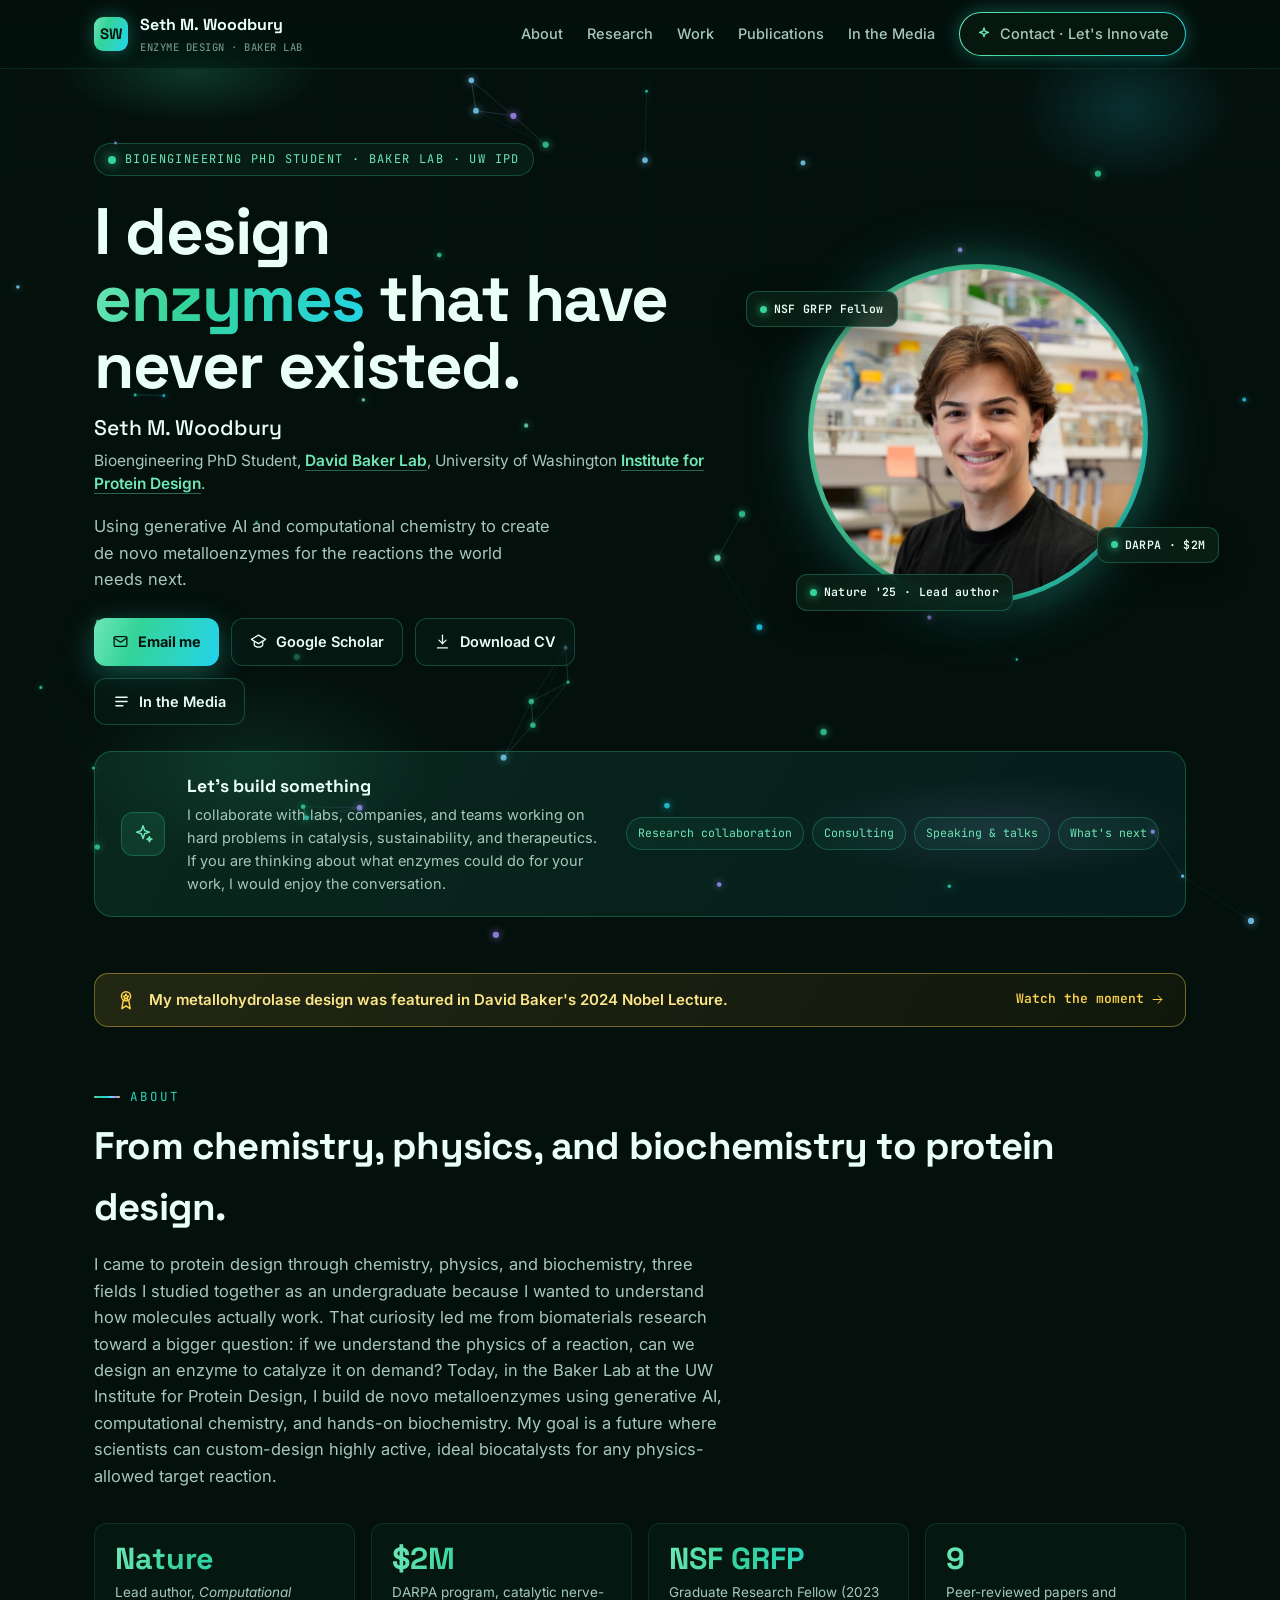
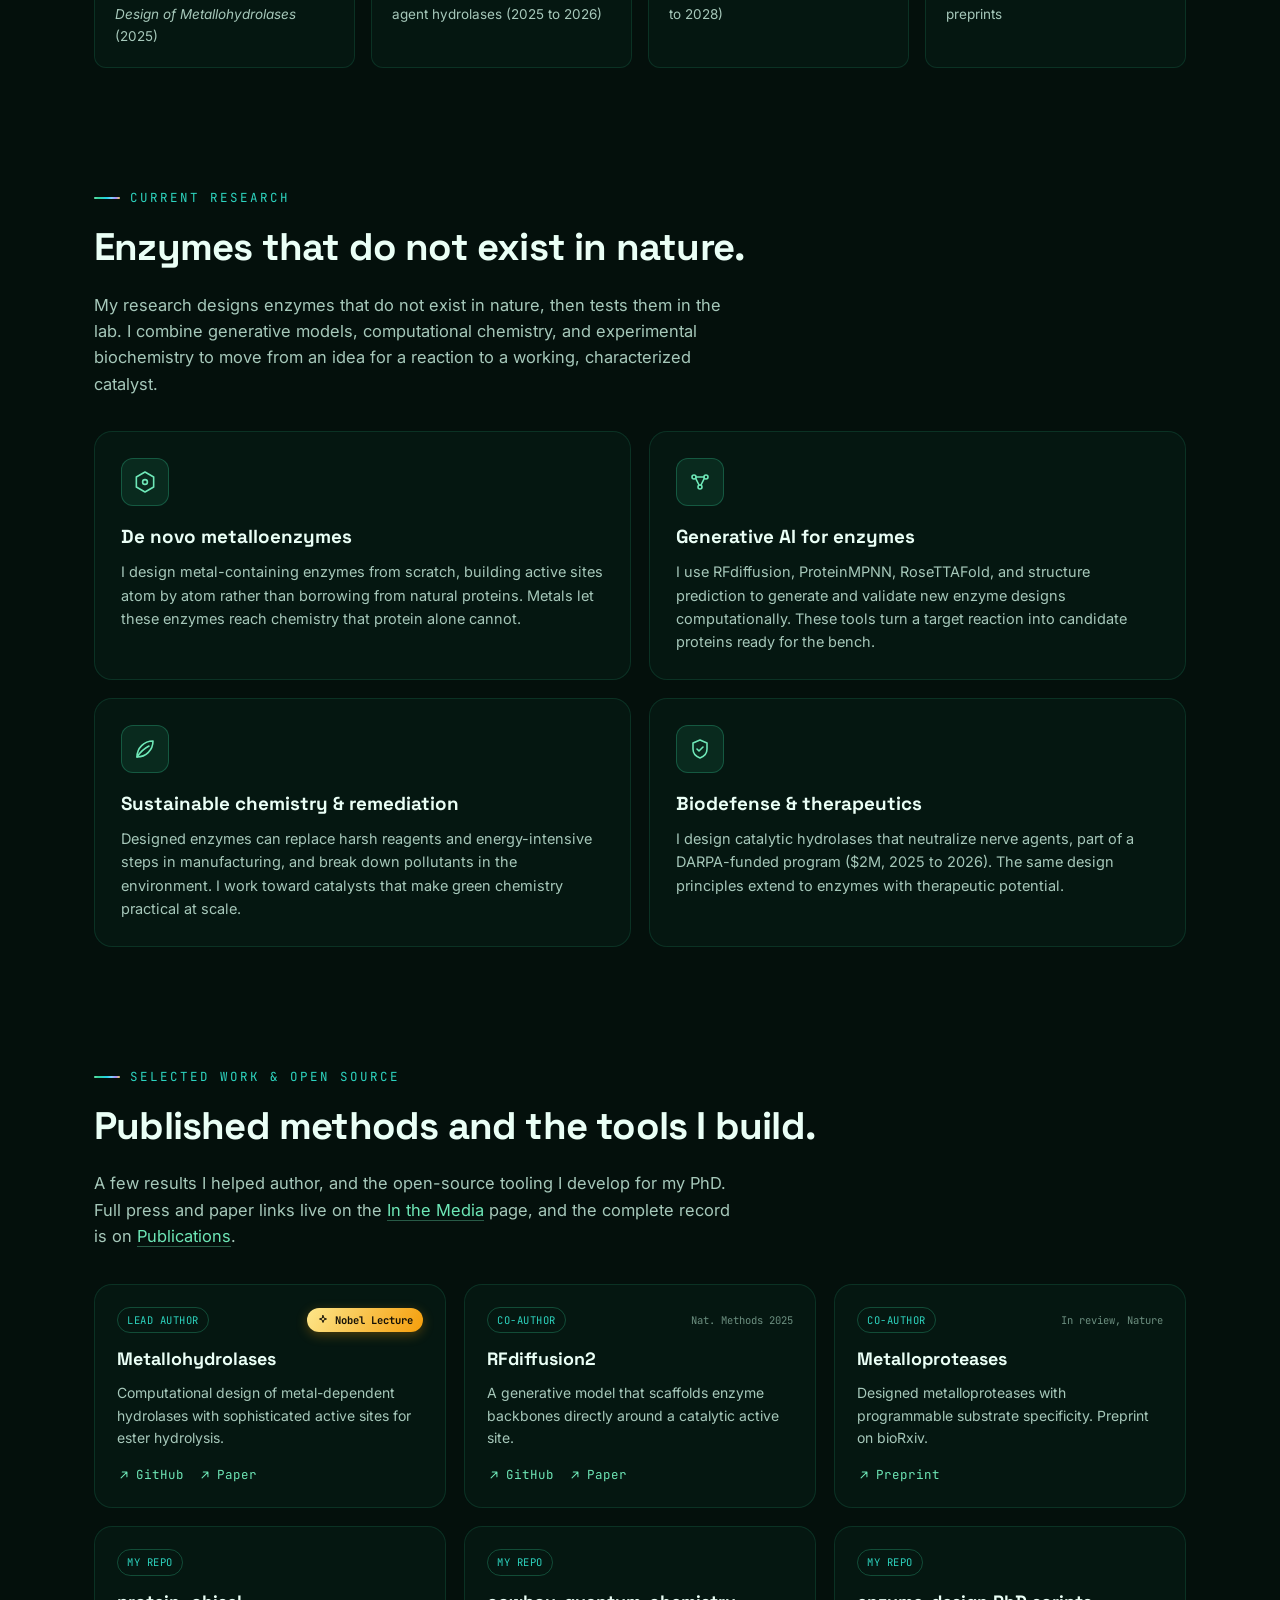
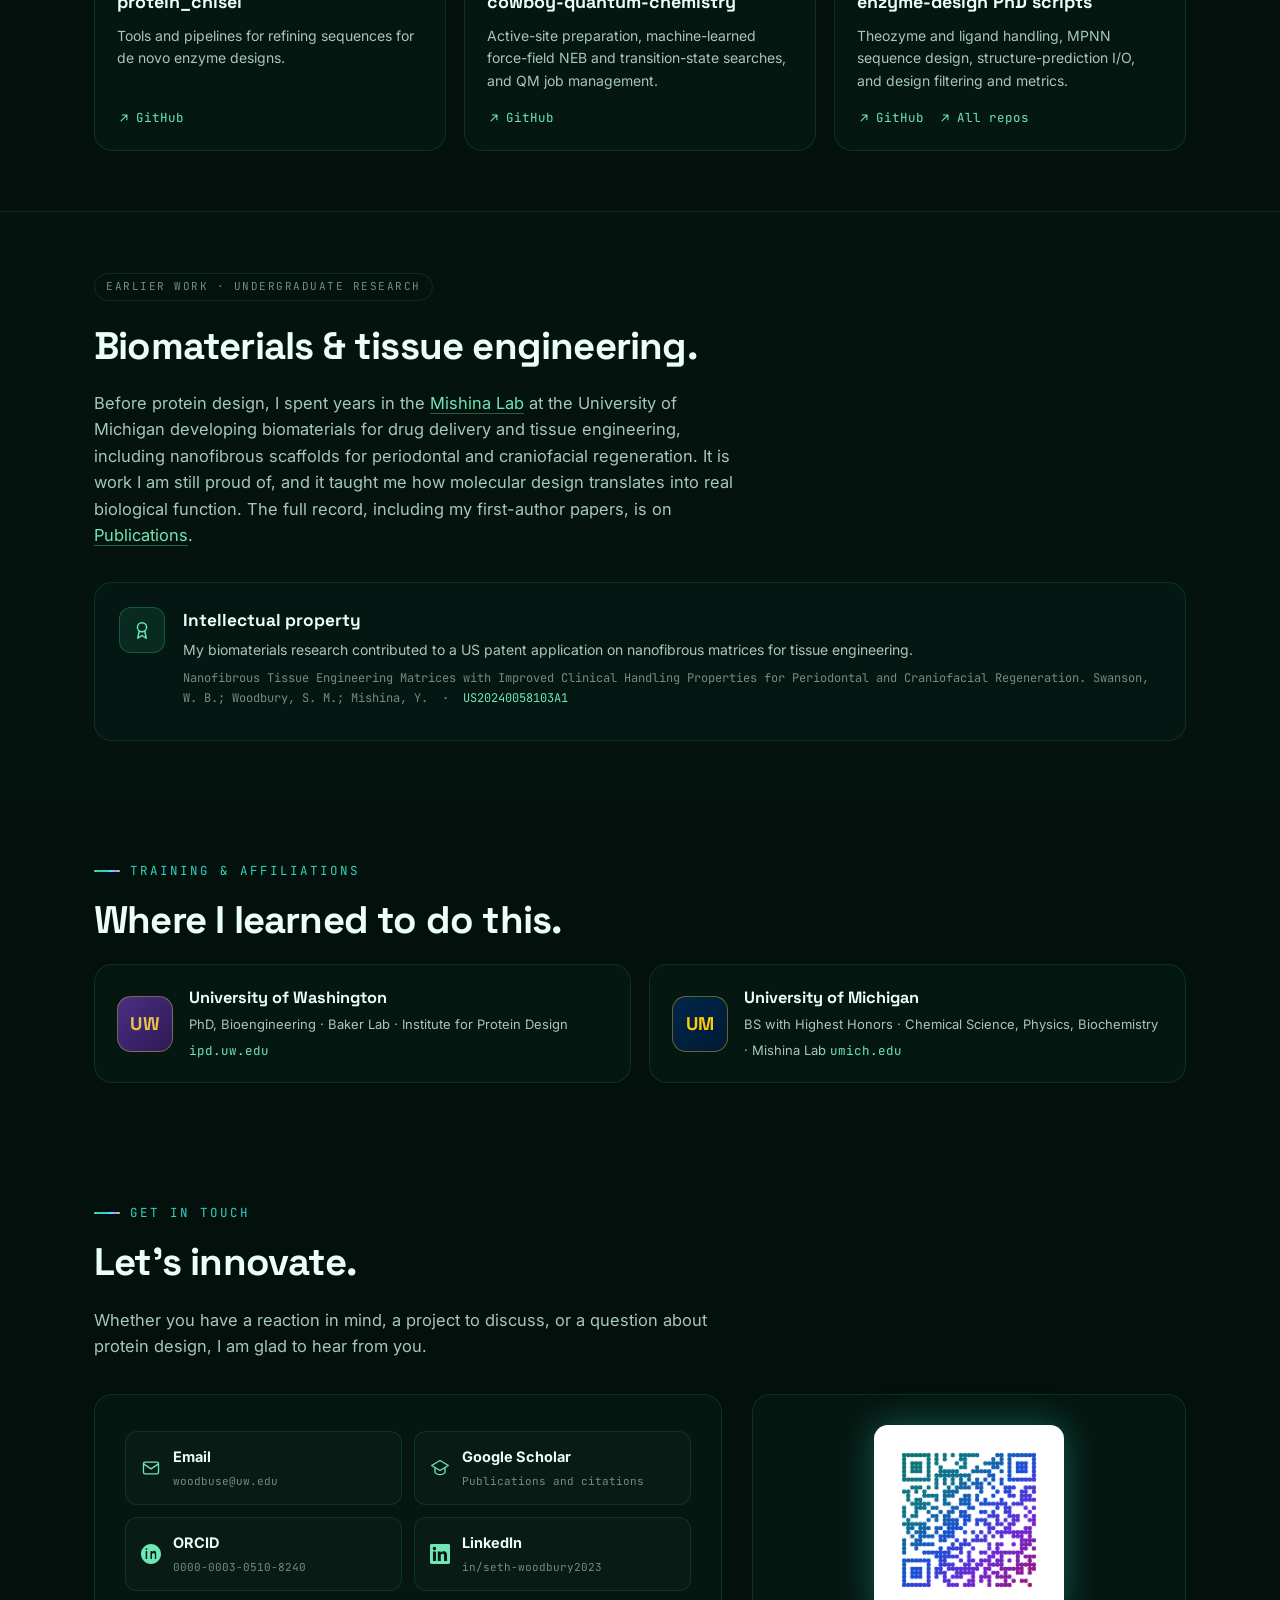
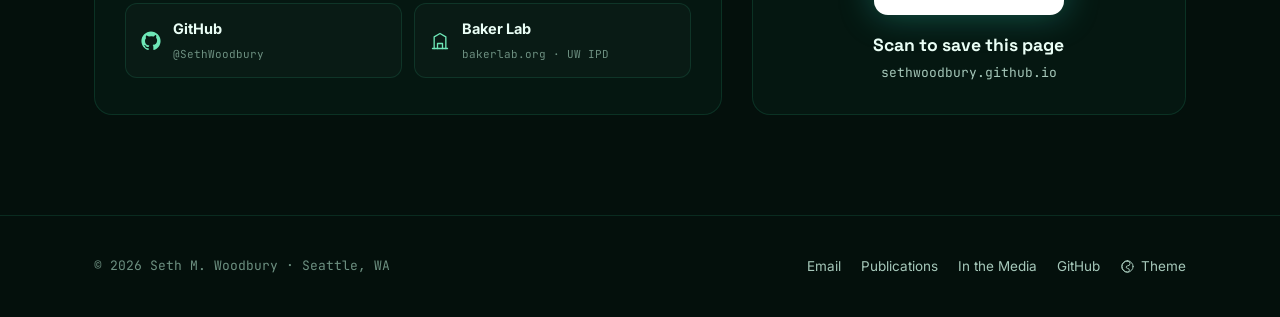
==== commit f379dcb3: "Publications & Portfolio rename; M/NSF GRFP tidy; IP & Open Source section" ====
--- a/index.html
+++ b/index.html
@@ -79,8 +79,8 @@
         </div>
 
         <div class="portrait-wrap">
-          <div class="badge-float badge-1"><span class="b-dot"></span>NSF Research Fellow</div>
-          <div class="badge-float badge-2"><span class="b-dot"></span>DARPA · $1.99M</div>
+          <div class="badge-float badge-1"><span class="b-dot"></span>NSF GRFP Fellow</div>
+          <div class="badge-float badge-2"><span class="b-dot"></span>DARPA · $2M</div>
           <div class="badge-float badge-3"><span class="b-dot"></span>Nature '25 · Lead author</div>
           <div class="portrait-ring">
             <img class="portrait" id="profile-photo" src="assets/profile.jpg" alt="Seth M. Woodbury" />
@@ -132,8 +132,8 @@
       </p>
       <div class="stats reveal">
         <div class="stat"><div class="num">Nature</div><div class="lbl">Lead author, <i>Computational Design of Metallohydrolases</i> (2025)</div></div>
-        <div class="stat"><div class="num">$1.99M</div><div class="lbl">DARPA program, catalytic nerve-agent hydrolases (2025 to 2026)</div></div>
-        <div class="stat"><div class="num">NSF</div><div class="lbl">Graduate Research Fellow (2023 to 2028)</div></div>
+        <div class="stat"><div class="num">$2M</div><div class="lbl">DARPA program, catalytic nerve-agent hydrolases (2025 to 2026)</div></div>
+        <div class="stat"><div class="num">NSF GRFP</div><div class="lbl">Graduate Research Fellow (2023 to 2028)</div></div>
         <div class="stat"><div class="num">9</div><div class="lbl">Peer-reviewed papers and preprints</div></div>
       </div>
     </div>
@@ -164,7 +164,7 @@
         <div class="card">
           <div class="ic"><svg class="icon" viewBox="0 0 24 24"><path d="M12 3l7 3v6c0 4.5-3 7.5-7 9-4-1.5-7-4.5-7-9V6z"/><path d="m9 12 2 2 4-4"/></svg></div>
           <h3>Biodefense &amp; therapeutics</h3>
-          <p>I design catalytic hydrolases that neutralize nerve agents, part of a DARPA-funded program ($1.99M, 2025 to 2026). The same design principles extend to enzymes with therapeutic potential.</p>
+          <p>I design catalytic hydrolases that neutralize nerve agents, part of a DARPA-funded program ($2M, 2025 to 2026). The same design principles extend to enzymes with therapeutic potential.</p>
         </div>
       </div>
     </div>
--- a/assets/styles.css
+++ b/assets/styles.css
@@ -58,11 +58,24 @@
 .nav-links{ display:flex; align-items:center; gap:24px; }
 .nav-links a{ color:var(--muted); font-size:14.5px; font-weight:500; }
 .nav-links a:hover{ color:var(--text); }
+/* Solid dark interior + iridescent border + light text = always legible on any theme/background */
 .nav-cta{ display:inline-flex; align-items:center; gap:8px; font-family:var(--font-body); font-size:13.5px; font-weight:700;
-  padding:9px 16px; border-radius:999px; color:var(--ink); background:var(--irid); background-size:200% 200%;
-  animation:shimmer 9s ease infinite; box-shadow:0 0 20px var(--glow); white-space:nowrap; letter-spacing:.1px; }
-.nav-cta:hover{ color:var(--ink); filter:brightness(1.06); transform:translateY(-1px); }
-.nav-cta .icon{ width:16px; height:16px; stroke-width:2; }
+  padding:9px 16px; border-radius:999px; color:var(--text); white-space:nowrap; letter-spacing:.1px;
+  border:1.5px solid transparent;
+  background:linear-gradient(var(--bg-2), var(--bg-2)) padding-box, var(--irid) border-box;
+  background-size:auto, 220% 220%; animation:shimmer 9s ease infinite; box-shadow:0 0 18px var(--glow); }
+.nav-cta:hover{ color:var(--text); transform:translateY(-1px); box-shadow:0 0 28px var(--glow);
+  background:linear-gradient(color-mix(in srgb, var(--accent) 14%, var(--bg-2)), color-mix(in srgb, var(--accent) 14%, var(--bg-2))) padding-box, var(--irid) border-box;
+  background-size:auto, 220% 220%; }
+.nav-cta .icon{ width:16px; height:16px; stroke-width:2; color:var(--mint); }
+/* Filled variant (toggle in the theme playground): the whole pill is iridescent.
+   The gradient is slightly deepened and text is white so it stays readable across every hue. */
+[data-cta="fill"] .nav-cta{ color:#fff; border:1.5px solid transparent;
+  background:linear-gradient(rgba(3,9,7,.42), rgba(3,9,7,.42)), var(--irid);
+  background-size:auto, 220% 220%; text-shadow:0 1px 2px rgba(0,0,0,.45); }
+[data-cta="fill"] .nav-cta:hover{ color:#fff; transform:translateY(-1px); box-shadow:0 0 28px var(--glow);
+  background:linear-gradient(rgba(3,9,7,.26), rgba(3,9,7,.26)), var(--irid); background-size:auto, 220% 220%; }
+[data-cta="fill"] .nav-cta .icon{ color:#fff; }
 .nav-toggle{ display:none; background:none; border:1px solid var(--border-2); color:var(--text); border-radius:9px; padding:6px 9px; cursor:pointer; }
 .nav-toggle .icon{ width:20px; height:20px; }
 
@@ -93,14 +106,14 @@
 /* Portrait */
 .portrait-wrap{ position:relative; display:grid; place-items:center; }
 .portrait-ring{ position:relative; width:min(340px,78vw); aspect-ratio:1; border-radius:50%; padding:5px;
-  background:var(--irid); background-size:260% 260%; animation:spin 18s linear infinite; box-shadow:0 0 60px var(--glow), inset 0 0 30px rgba(0,0,0,.4); }
+  background:var(--irid); background-size:260% 260%; animation:shimmer 10s ease infinite; box-shadow:0 0 60px var(--glow), inset 0 0 30px rgba(0,0,0,.4); }
 .portrait-ring::after{ content:""; position:absolute; inset:-14px; border-radius:50%;
-  background:conic-gradient(from 0deg, transparent, color-mix(in srgb, var(--accent) 25%, transparent), transparent 40%);
-  animation:spin 9s linear infinite reverse; z-index:-1; filter:blur(6px); }
-.portrait{ width:100%; height:100%; border-radius:50%; object-fit:cover; background:var(--panel-solid); animation:spin 18s linear infinite reverse; }
+  background:radial-gradient(circle, transparent 58%, color-mix(in srgb, var(--accent) 22%, transparent) 100%);
+  z-index:-1; filter:blur(8px); }
+.portrait{ width:100%; height:100%; border-radius:50%; object-fit:cover; background:var(--panel-solid); }
 .portrait-fallback{ width:100%; height:100%; border-radius:50%;
   background:radial-gradient(circle at 50% 32%, color-mix(in srgb, var(--accent) 35%, transparent), transparent 60%), var(--panel-solid);
-  display:grid; place-items:center; animation:spin 18s linear infinite reverse; }
+  display:grid; place-items:center; }
 .portrait-fallback span{ font-family:var(--font-display); font-weight:700; font-size:4.6rem; background:var(--irid); -webkit-background-clip:text; background-clip:text; color:transparent; }
 
 .badge-float{ position:absolute; z-index:3; font-family:var(--font-mono); font-size:11.5px; font-weight:600; letter-spacing:.3px;
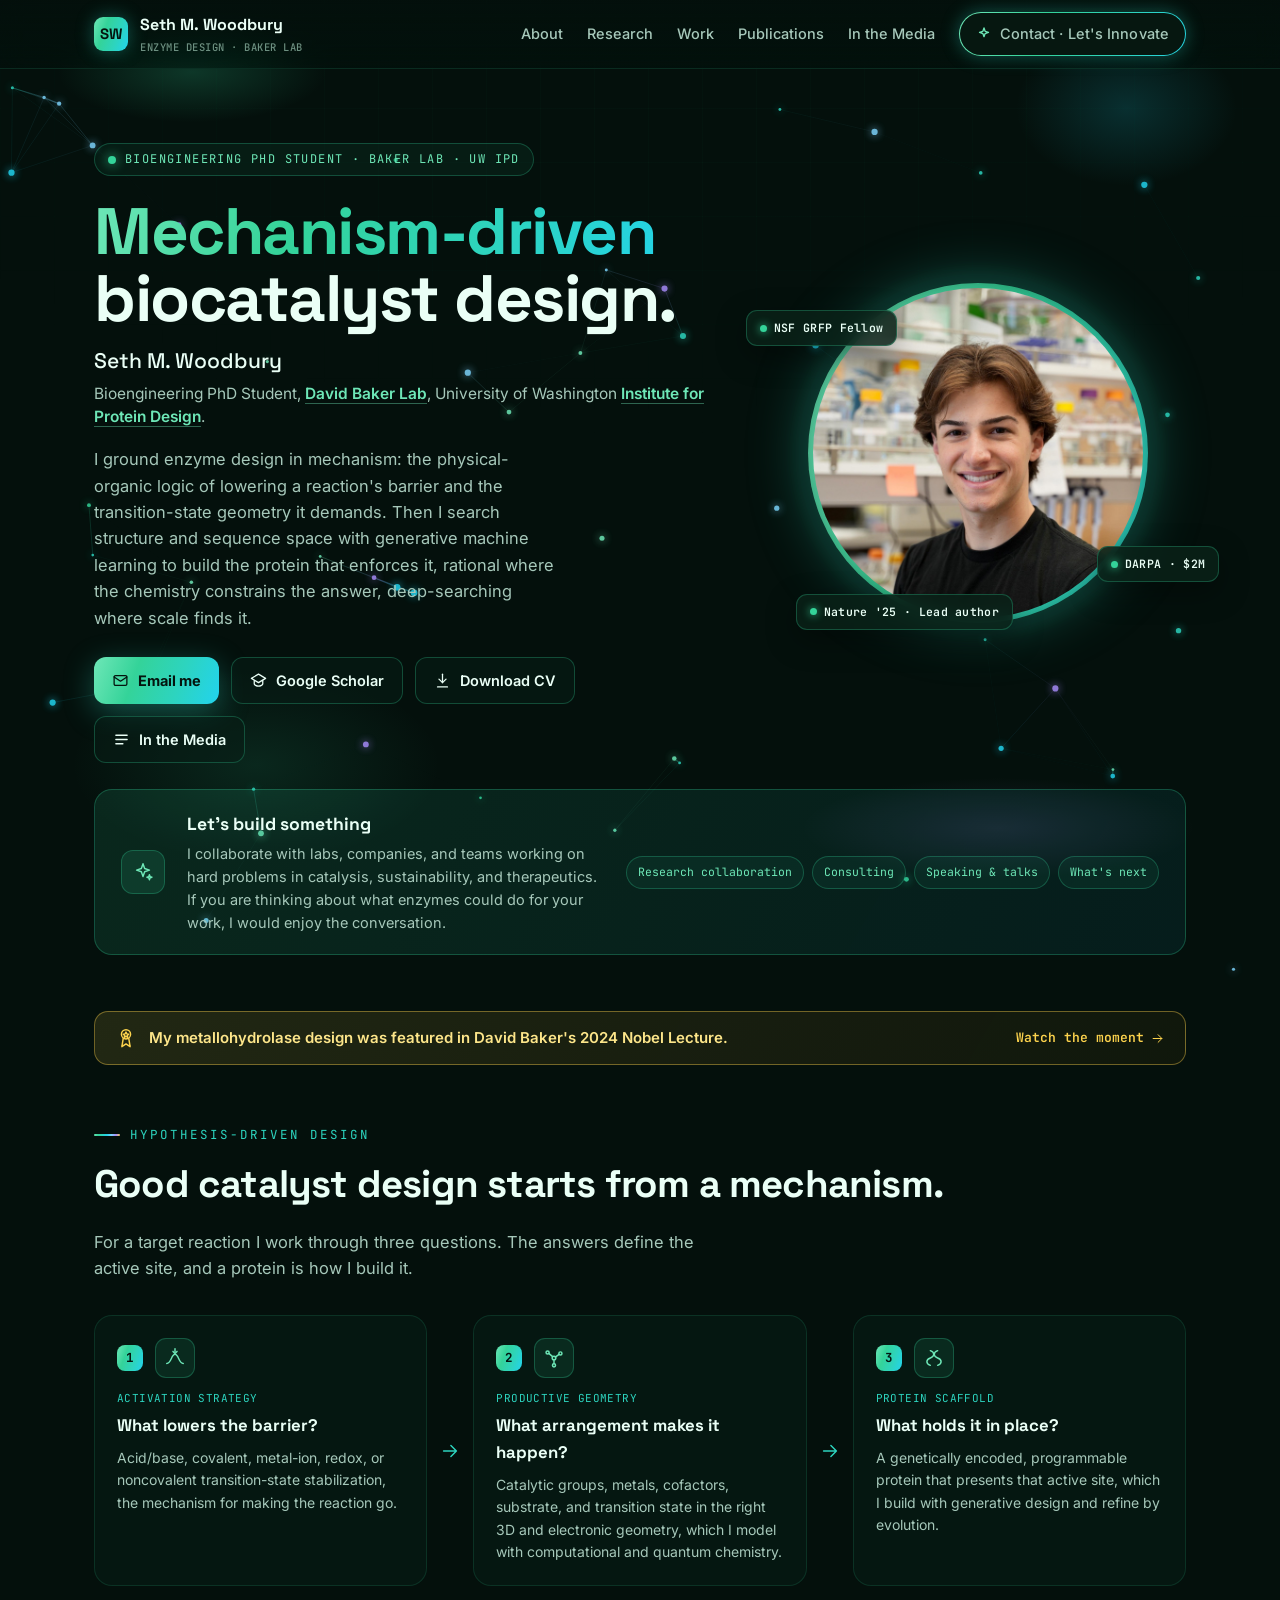
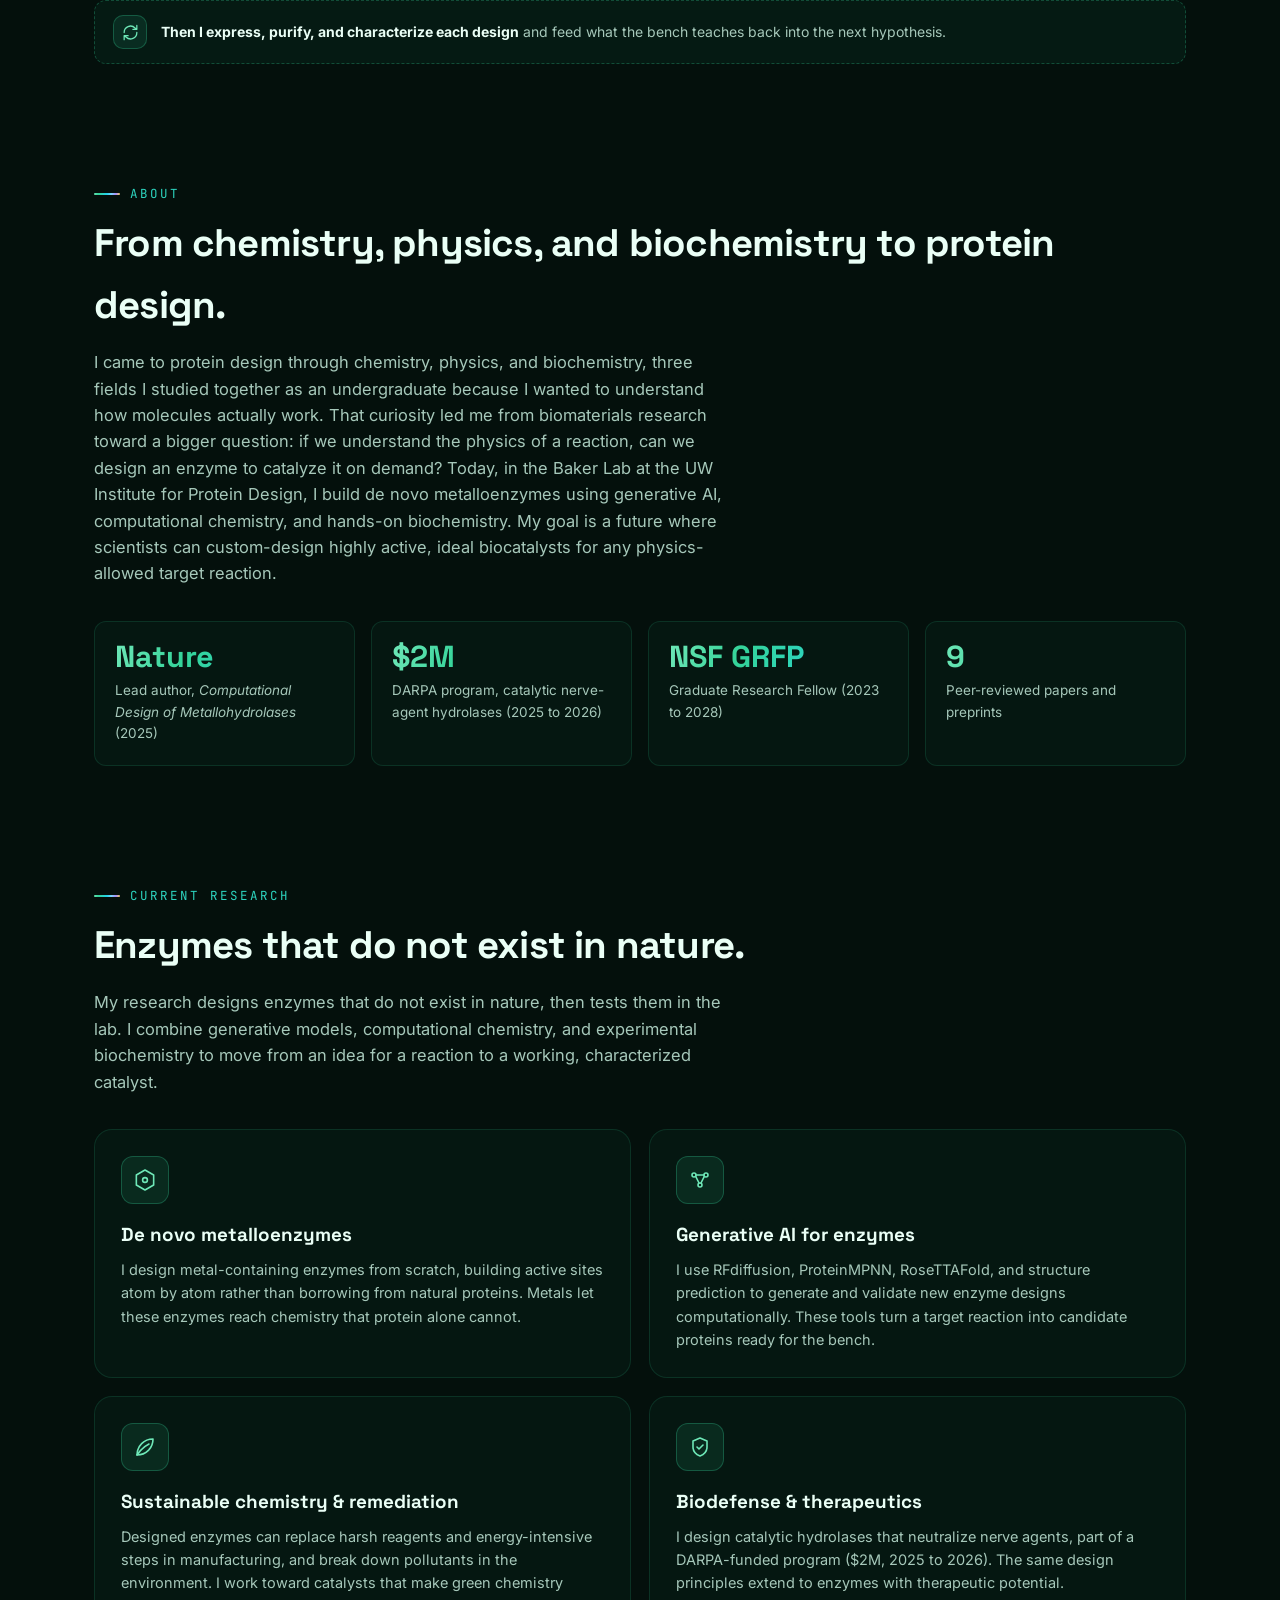
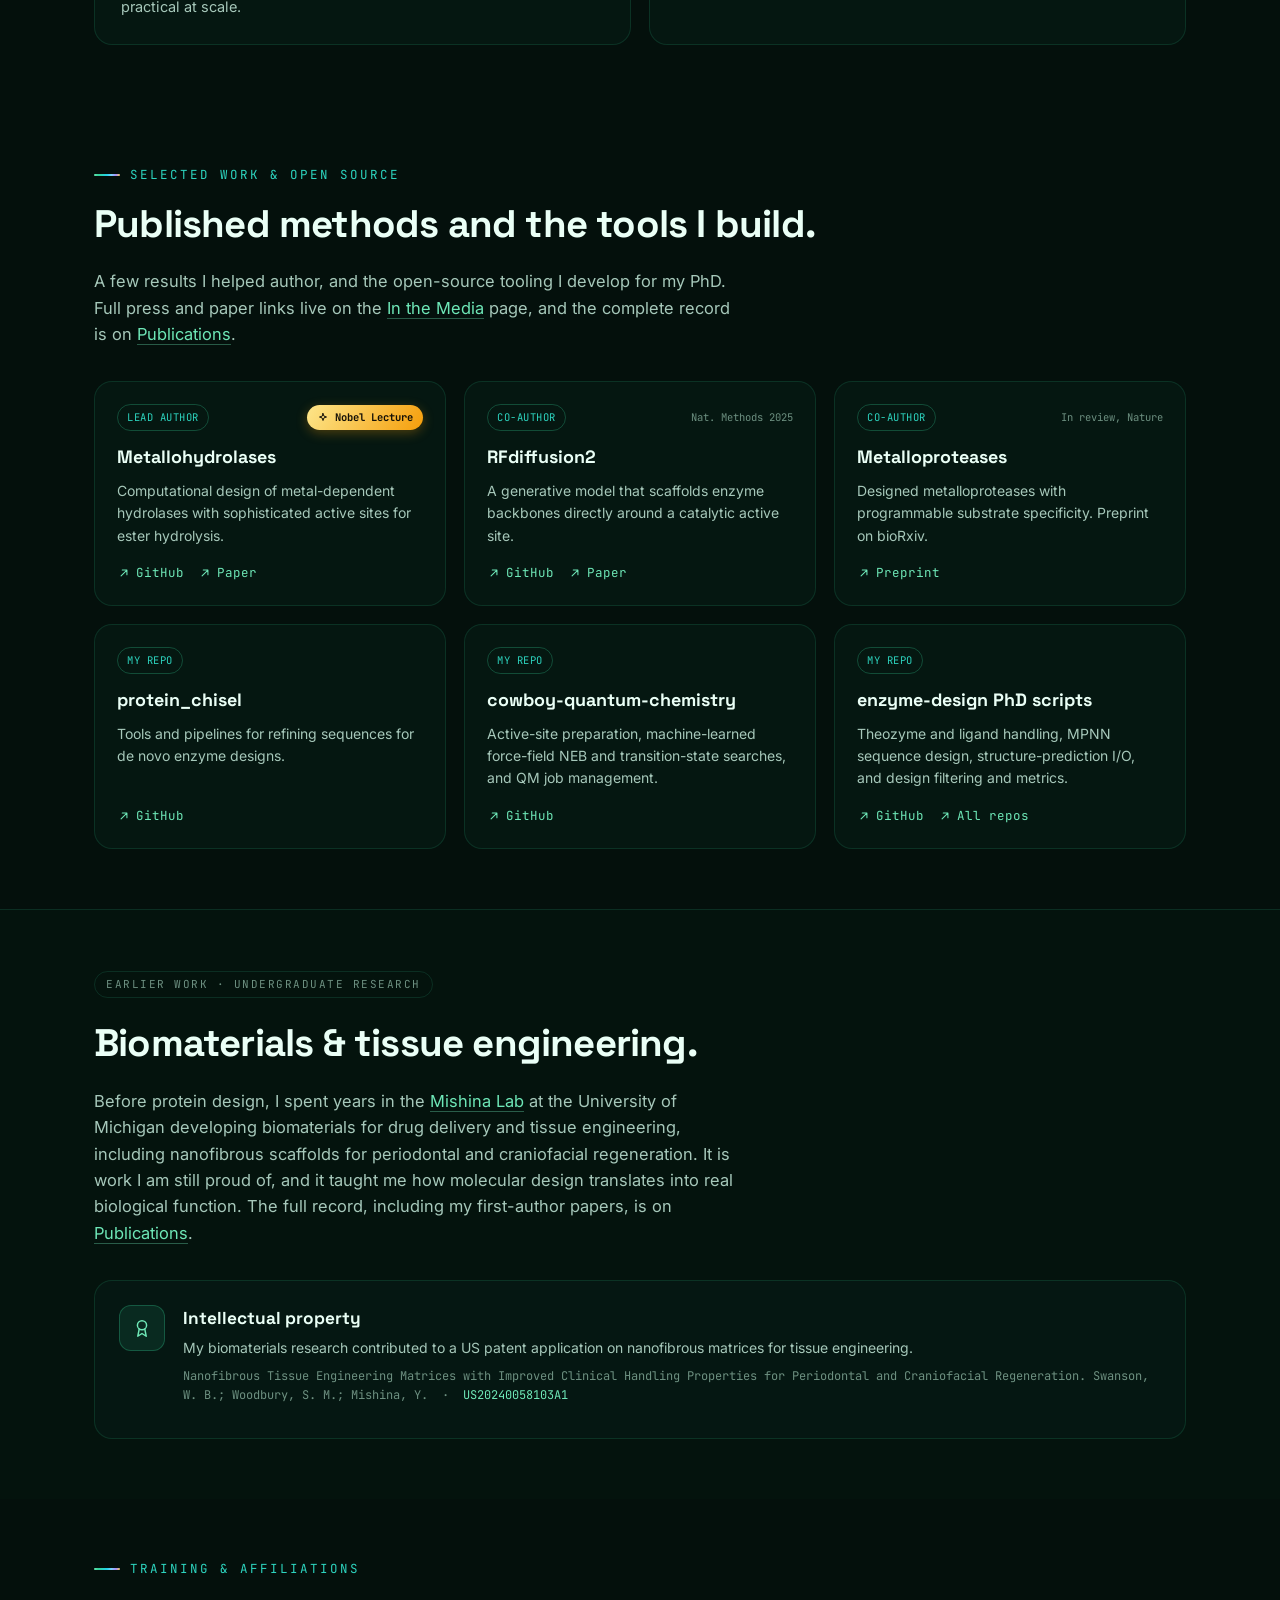
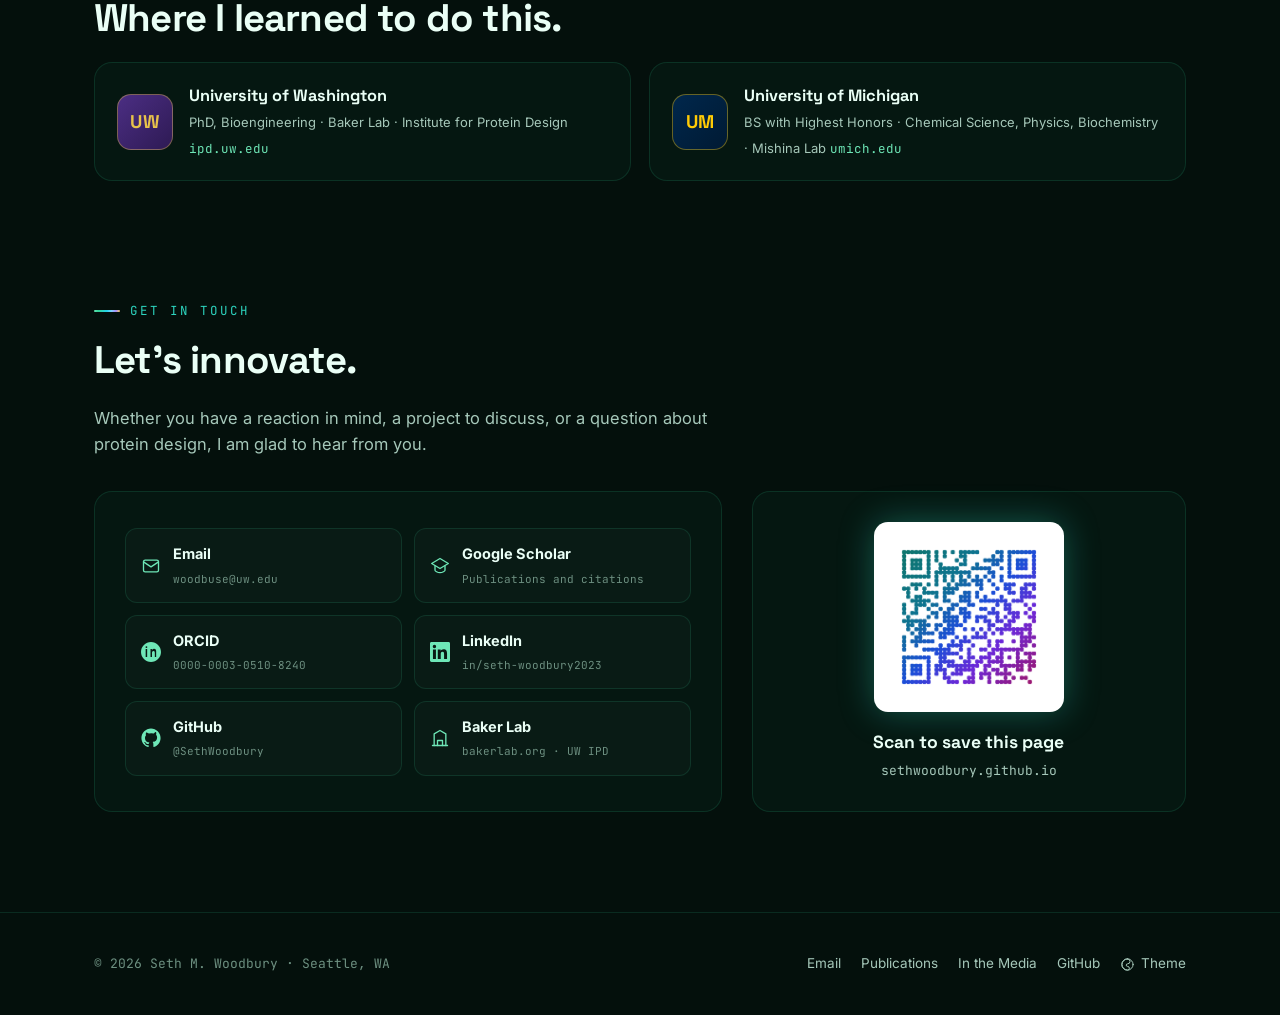
==== commit a0297dce: "Mechanism-driven hero + hypothesis-driven design diagram; Publications & Portfolio; M/NSF GRFP; IP &" ====
--- a/index.html
+++ b/index.html
@@ -4,12 +4,12 @@
   <meta charset="UTF-8" />
   <meta name="viewport" content="width=device-width, initial-scale=1.0" />
   <title>Seth M. Woodbury · Enzyme Design · Baker Lab · UW IPD</title>
-  <meta name="description" content="Seth M. Woodbury designs de novo metalloenzymes with generative AI and computational chemistry in the Baker Lab at the UW Institute for Protein Design." />
+  <meta name="description" content="Seth M. Woodbury designs enzymes from the mechanism up, turning physical-organic catalytic hypotheses and transition-state geometry into de novo metalloenzymes, built with generative protein design and tested at the bench, toward programmable, on-demand biocatalysis." />
   <meta name="author" content="Seth M. Woodbury" />
   <link rel="canonical" href="https://sethwoodbury.github.io/" />
   <meta property="og:type" content="profile" />
-  <meta property="og:title" content="Seth M. Woodbury · I design enzymes" />
-  <meta property="og:description" content="Bioengineering PhD student, Baker Lab, UW Institute for Protein Design. De novo metalloenzyme design with generative AI." />
+  <meta property="og:title" content="Seth M. Woodbury · Mechanism-driven biocatalyst design" />
+  <meta property="og:description" content="Mechanism-guided de novo metalloenzyme design in the Baker Lab at the UW Institute for Protein Design, from catalytic hypothesis to transition-state geometry to designed protein." />
   <meta property="og:url" content="https://sethwoodbury.github.io/" />
   <meta property="og:image" content="https://sethwoodbury.github.io/assets/profile.jpg" />
   <meta name="twitter:card" content="summary_large_image" />
@@ -54,10 +54,10 @@
       <div class="hero-grid">
         <div class="hero-copy">
           <span class="eyebrow"><span class="dot"></span>Bioengineering PhD Student · Baker Lab · UW IPD</span>
-          <h1 class="title">I design<br /><span class="irid">enzymes</span> that have never existed.</h1>
+          <h1 class="title"><span class="irid">Mechanism-driven</span><br />biocatalyst design.</h1>
           <p class="subtitle">Seth M. Woodbury</p>
           <p class="affil">Bioengineering PhD Student, <a href="https://www.bakerlab.org/" target="_blank" rel="noopener">David Baker Lab</a>, University of Washington <a href="https://www.ipd.uw.edu/" target="_blank" rel="noopener">Institute for Protein Design</a>.</p>
-          <p class="lede">Using generative AI and computational chemistry to create de novo metalloenzymes for the reactions the world needs next.</p>
+          <p class="lede">I ground enzyme design in mechanism: the physical-organic logic of lowering a reaction's barrier and the transition-state geometry it demands. Then I search structure and sequence space with generative machine learning to build the protein that enforces it, rational where the chemistry constrains the answer, deep-searching where scale finds it.</p>
           <div class="cta-row">
             <a class="btn primary" href="mailto:woodbuse@uw.edu">
               <svg class="icon" viewBox="0 0 24 24"><rect x="3" y="5" width="18" height="14" rx="2"/><path d="m3 7 9 6 9-6"/></svg>
@@ -116,6 +116,41 @@
       <span class="go">Watch the moment <svg class="icon" viewBox="0 0 24 24" fill="none" stroke="currentColor" stroke-width="2"><path d="M5 12h14M13 6l6 6-6 6"/></svg></span>
     </a>
   </div>
+
+  <!-- ============================== HYPOTHESIS-DRIVEN DESIGN ============================== -->
+  <section id="approach">
+    <div class="container">
+      <p class="section-label">Hypothesis-driven design</p>
+      <h2 class="section-title">Good catalyst design starts from a mechanism.</h2>
+      <p class="section-intro">For a target reaction I work through three questions. The answers define the active site, and a protein is how I build it.</p>
+      <div class="flow reveal">
+        <div class="flow-step">
+          <div class="fs-top"><span class="num">1</span><span class="ic"><svg class="icon" viewBox="0 0 24 24"><path d="M3 18 C8 18 8 8 12 8 C16 8 16 18 21 18"/><path d="M12 2v3.4"/><path d="M9.8 4.8 12 7 14.2 4.8"/></svg></span></div>
+          <p class="q">Activation strategy</p>
+          <h4>What lowers the barrier?</h4>
+          <p>Acid/base, covalent, metal-ion, redox, or noncovalent transition-state stabilization, the mechanism for making the reaction go.</p>
+        </div>
+        <div class="flow-arrow"><svg class="icon" viewBox="0 0 24 24"><path d="M5 12h14M13 6l6 6-6 6"/></svg></div>
+        <div class="flow-step">
+          <div class="fs-top"><span class="num">2</span><span class="ic"><svg class="icon" viewBox="0 0 24 24"><circle cx="12" cy="12" r="2"/><circle cx="5" cy="6" r="1.7"/><circle cx="19" cy="7" r="1.7"/><circle cx="12" cy="20" r="1.7"/><path d="M6.3 7 10.5 10.5M17.5 8 13.4 11M12 18v-4"/></svg></span></div>
+          <p class="q">Productive geometry</p>
+          <h4>What arrangement makes it happen?</h4>
+          <p>Catalytic groups, metals, cofactors, substrate, and transition state in the right 3D and electronic geometry, which I model with computational and quantum chemistry.</p>
+        </div>
+        <div class="flow-arrow"><svg class="icon" viewBox="0 0 24 24"><path d="M5 12h14M13 6l6 6-6 6"/></svg></div>
+        <div class="flow-step">
+          <div class="fs-top"><span class="num">3</span><span class="ic"><svg class="icon" viewBox="0 0 24 24"><path d="M8 4c5 2 5 6 0 8s-5 6 0 8"/><path d="M16 4c-5 2-5 6 0 8s5 6 0 8"/></svg></span></div>
+          <p class="q">Protein scaffold</p>
+          <h4>What holds it in place?</h4>
+          <p>A genetically encoded, programmable protein that presents that active site, which I build with generative design and refine by evolution.</p>
+        </div>
+      </div>
+      <div class="flow-loop reveal">
+        <span class="ic"><svg class="icon" viewBox="0 0 24 24"><path d="M4 12a8 8 0 0 1 13.7-5.7L20 8M20 3v5h-5"/><path d="M20 12a8 8 0 0 1-13.7 5.7L4 16M4 21v-5h5"/></svg></span>
+        <p><b>Then I express, purify, and characterize each design</b> and feed what the bench teaches back into the next hypothesis.</p>
+      </div>
+    </div>
+  </section>
 
   <!-- ============================== ABOUT ============================== -->
   <section id="about">
--- a/assets/styles.css
+++ b/assets/styles.css
@@ -339,3 +339,27 @@
 .nobel-banner .go{ margin-left:auto; color:#fcd34d; display:inline-flex; align-items:center; gap:6px; font-family:var(--font-mono); font-size:13px; white-space:nowrap; }
 .nobel-banner .go .icon{ width:15px; height:15px; }
 @media (max-width:640px){ .nobel-banner .go span{ display:none; } }
+
+/* ===================== HYPOTHESIS-DRIVEN DESIGN FLOW ===================== */
+.flow{ display:flex; gap:12px; align-items:stretch; }
+.flow-step{ flex:1 1 0; position:relative; border:1px solid var(--border); border-radius:var(--radius); background:var(--panel); padding:22px; transition:all .22s ease; }
+.flow-step:hover{ border-color:var(--border-2); transform:translateY(-3px); box-shadow:0 14px 36px rgba(0,0,0,.3); }
+.flow-step .fs-top{ display:flex; align-items:center; gap:12px; margin-bottom:12px; }
+.flow-step .num{ width:26px; height:26px; border-radius:8px; flex:none; display:grid; place-items:center; font-family:var(--font-mono); font-weight:700; font-size:12.5px; color:var(--ink); background:var(--irid); background-size:200% 200%; animation:shimmer 9s ease infinite; }
+.flow-step .ic{ width:40px; height:40px; border-radius:11px; flex:none; display:grid; place-items:center; color:var(--mint); background:color-mix(in srgb,var(--accent) 10%,transparent); border:1px solid var(--border-2); }
+.flow-step .ic .icon{ width:22px; height:22px; }
+.flow-step .q{ font-family:var(--font-mono); font-size:11px; letter-spacing:.4px; color:var(--a3); text-transform:uppercase; margin:0 0 4px; }
+.flow-step h4{ font-family:var(--font-display); font-size:1.05rem; margin:0; color:var(--text); }
+.flow-step p{ color:var(--muted); font-size:14px; margin:8px 0 0; }
+.flow-arrow{ display:flex; align-items:center; color:var(--a3); flex:none; }
+.flow-arrow .icon{ width:22px; height:22px; }
+.flow-loop{ margin-top:14px; display:flex; align-items:center; gap:14px; border:1px dashed var(--border-2); border-radius:var(--radius-sm); background:color-mix(in srgb,var(--accent) 5%,transparent); padding:14px 18px; }
+.flow-loop .ic{ width:34px; height:34px; border-radius:10px; flex:none; display:grid; place-items:center; color:var(--mint); background:color-mix(in srgb,var(--accent) 10%,transparent); border:1px solid var(--border-2); }
+.flow-loop .ic .icon{ width:19px; height:19px; }
+.flow-loop p{ margin:0; color:var(--muted); font-size:14px; }
+.flow-loop b{ color:var(--text); }
+@media (max-width:760px){
+  .flow{ flex-direction:column; }
+  .flow-arrow{ justify-content:center; }
+  .flow-arrow .icon{ transform:rotate(90deg); }
+}
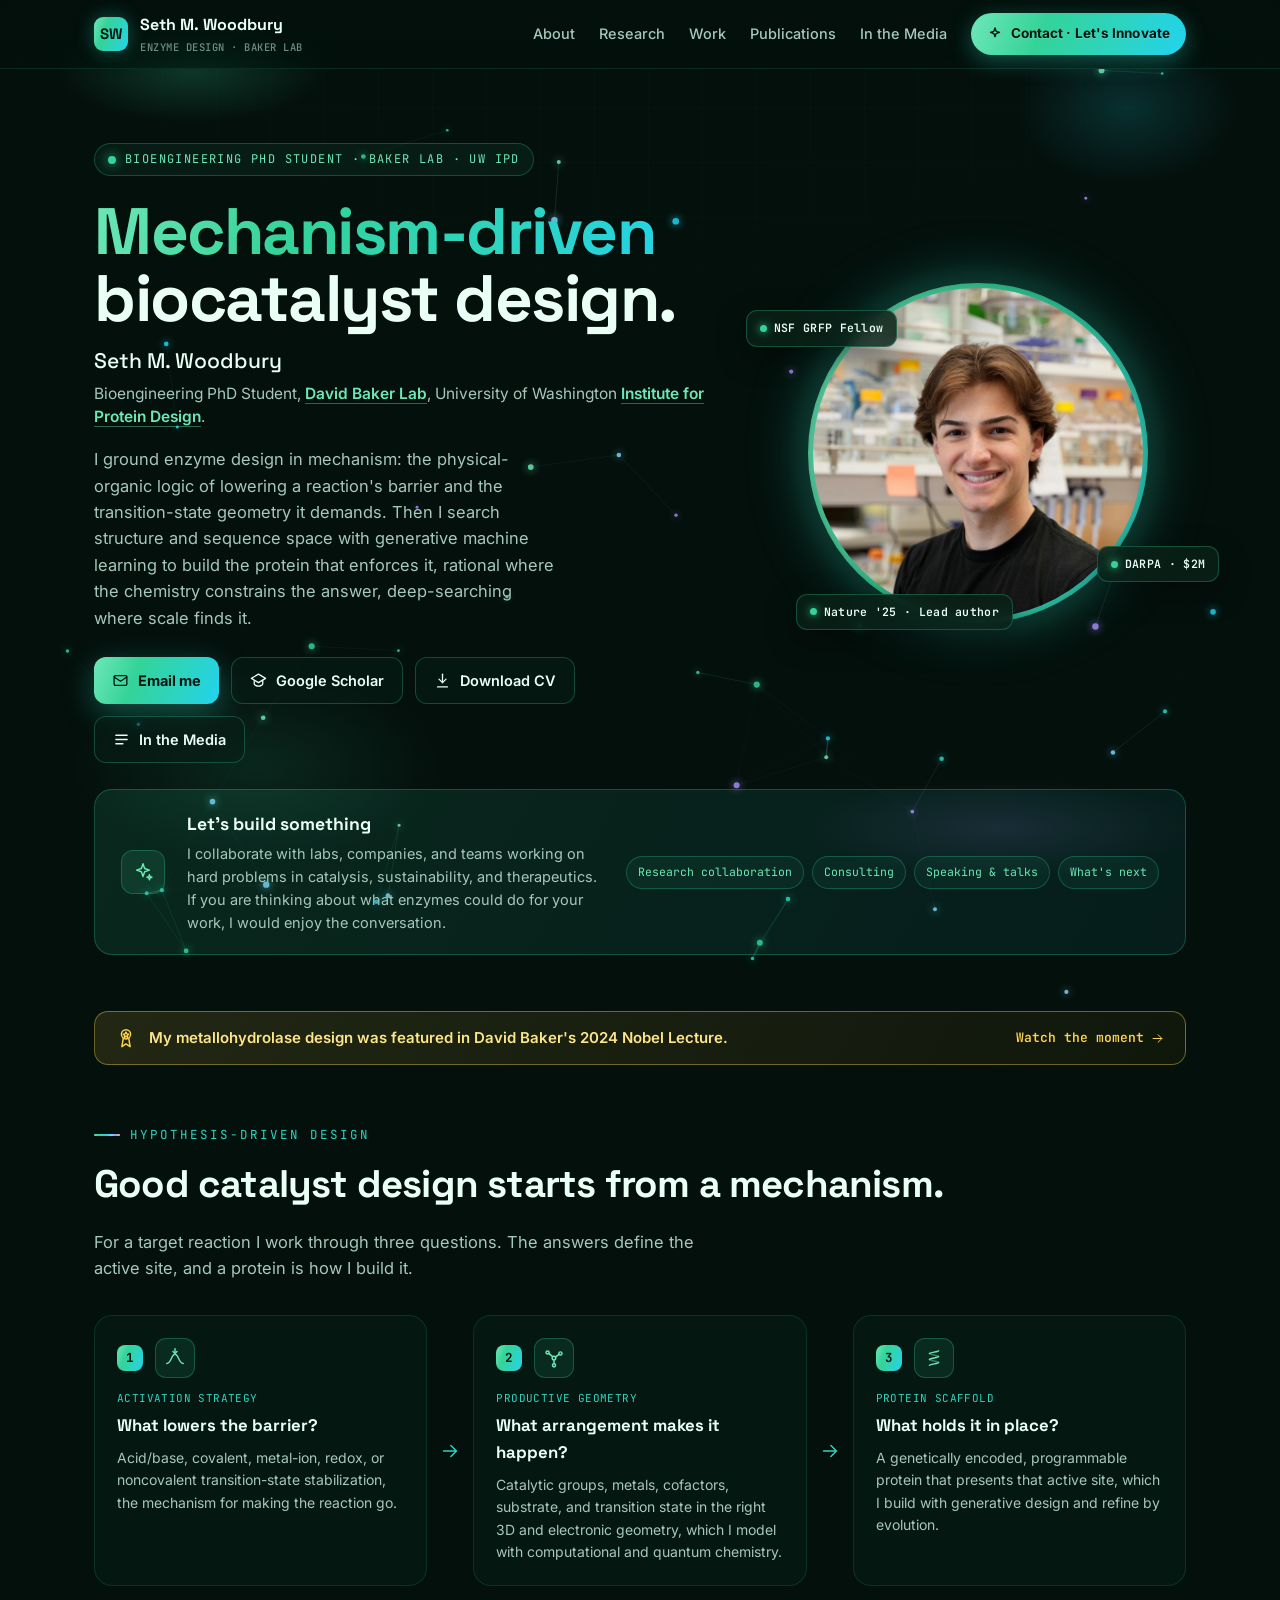
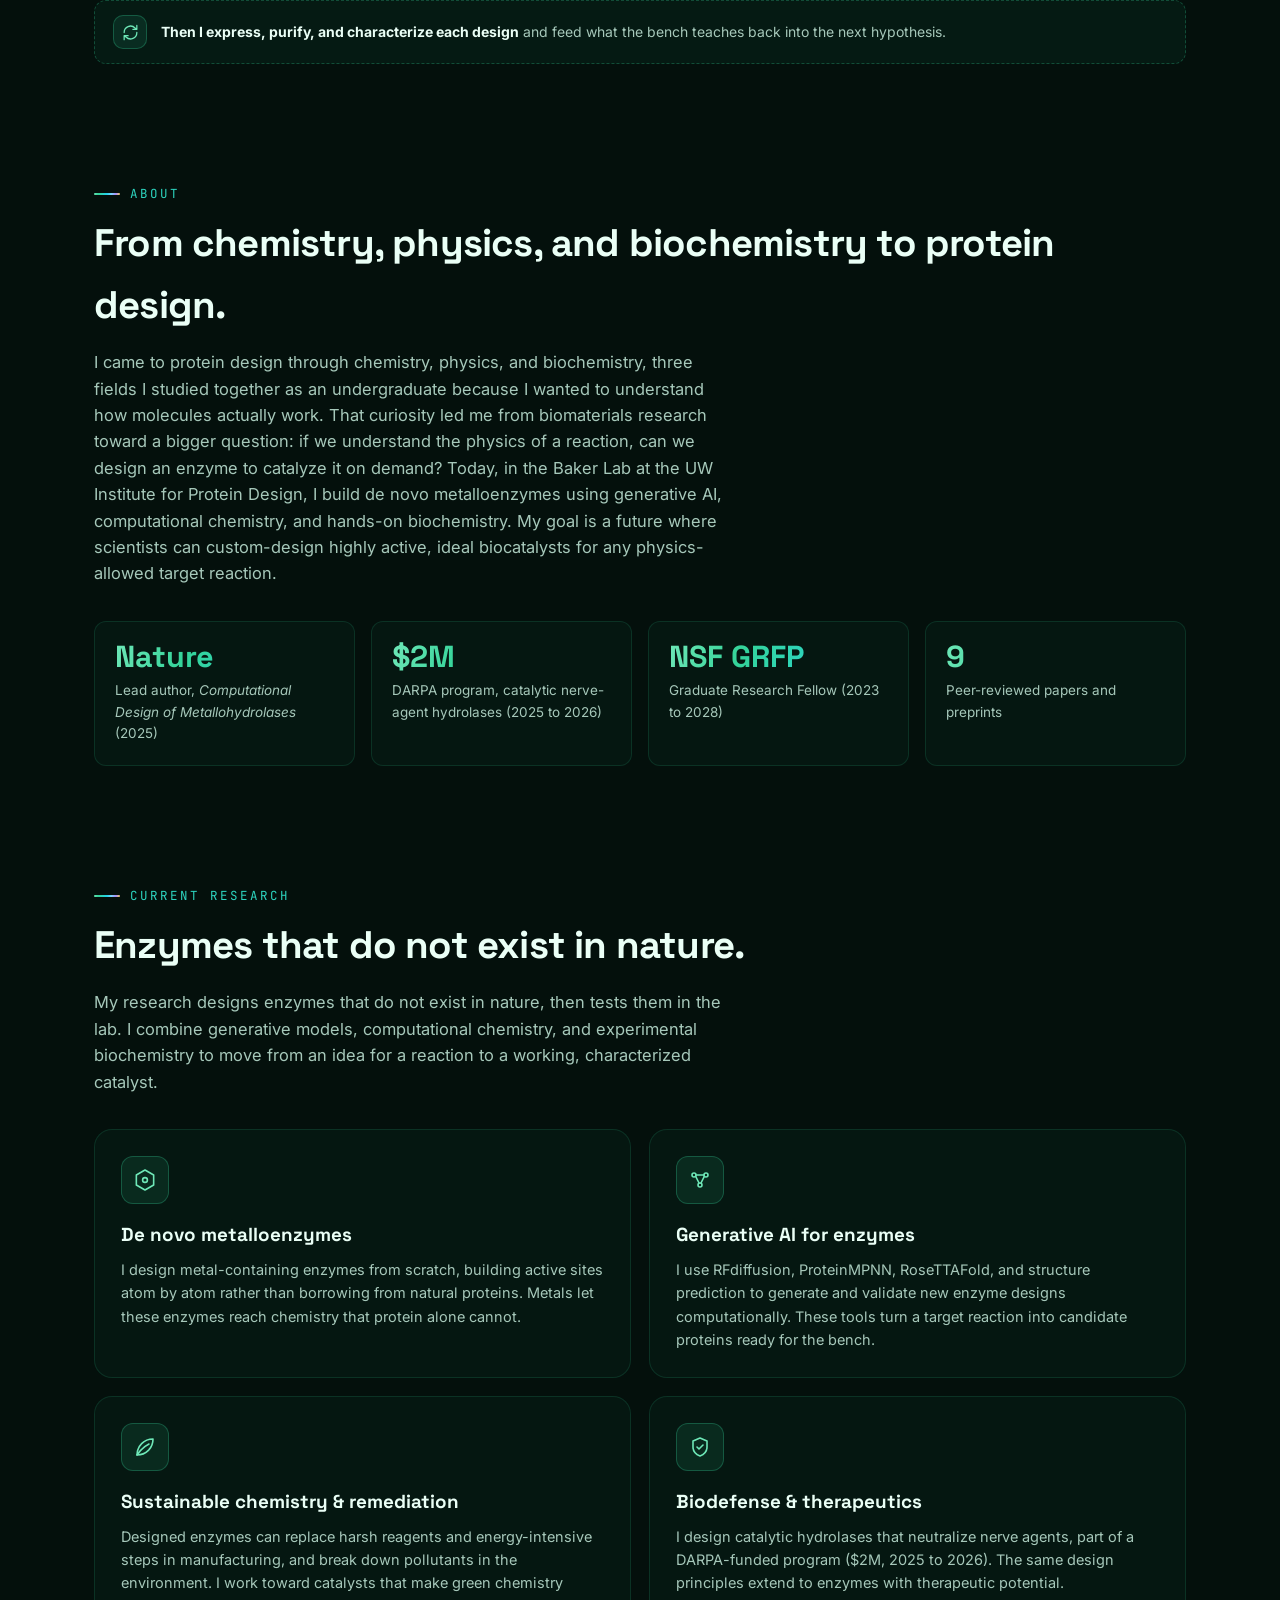
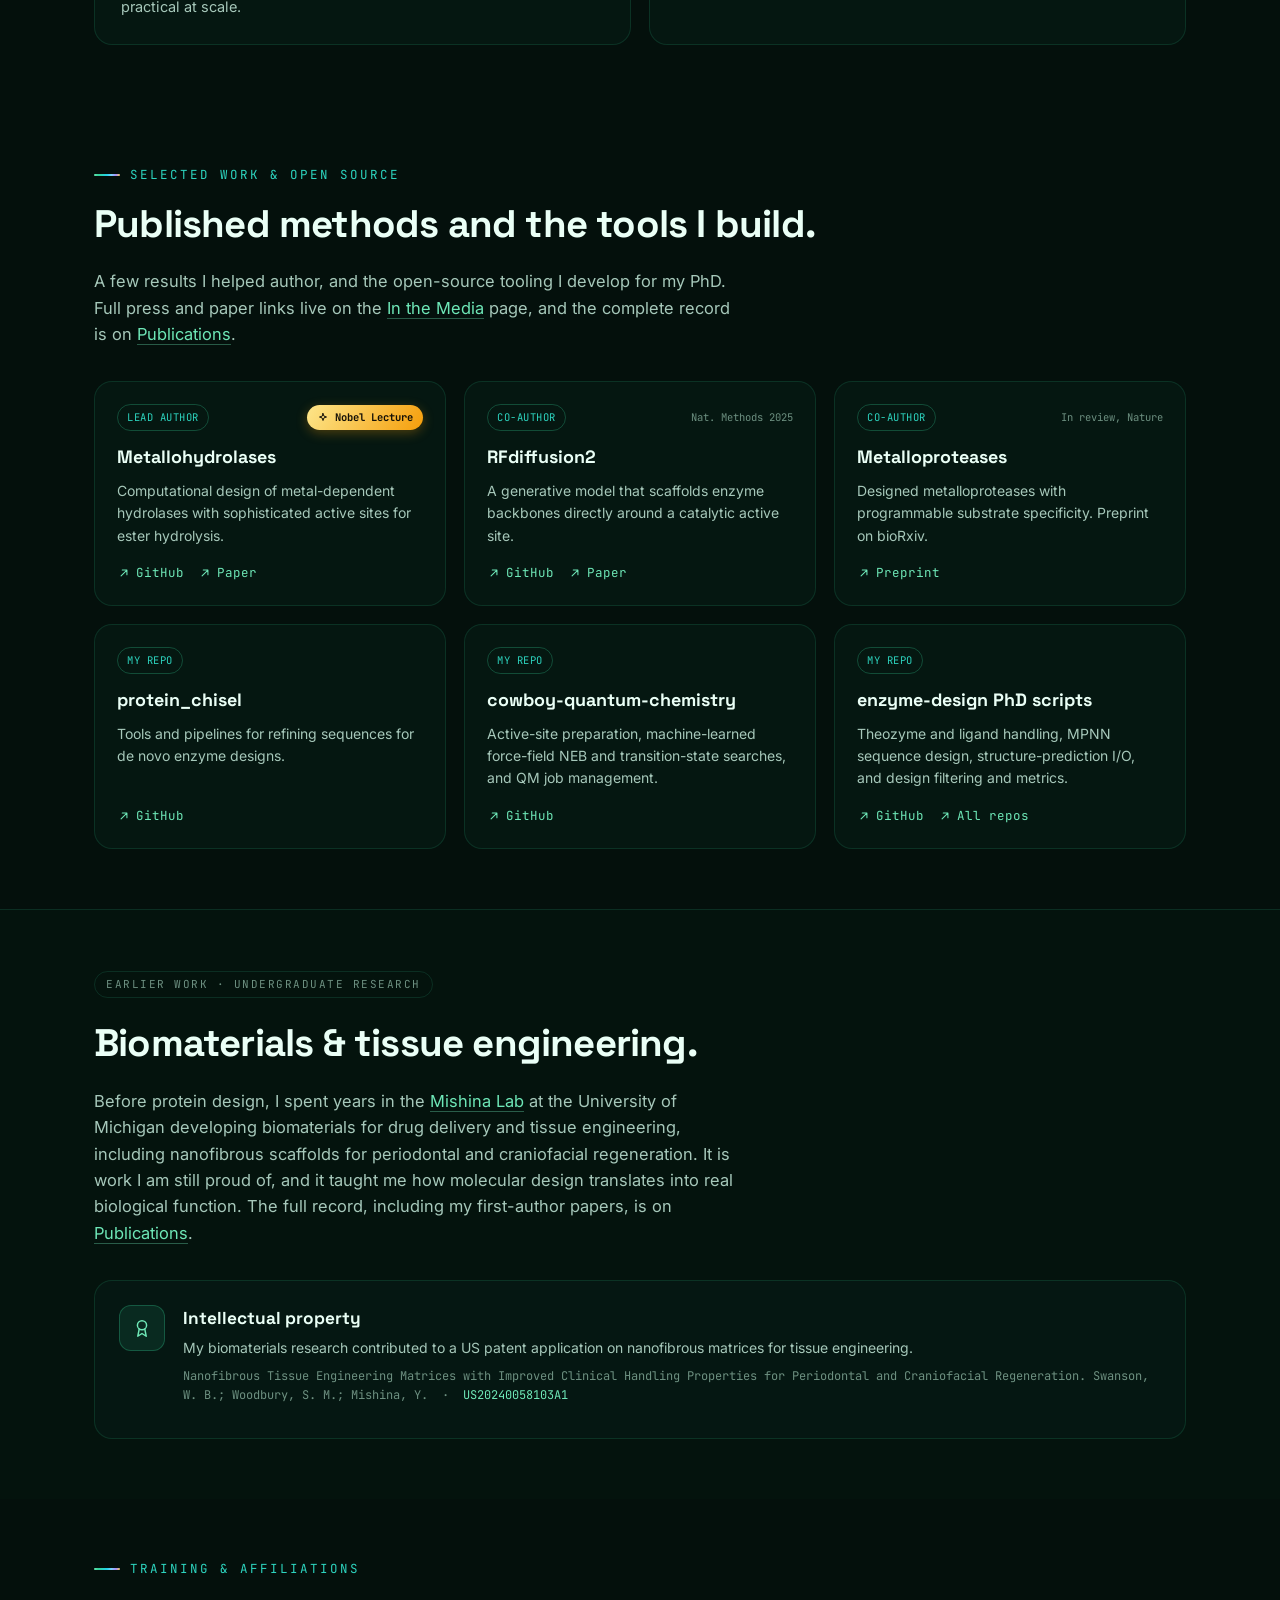
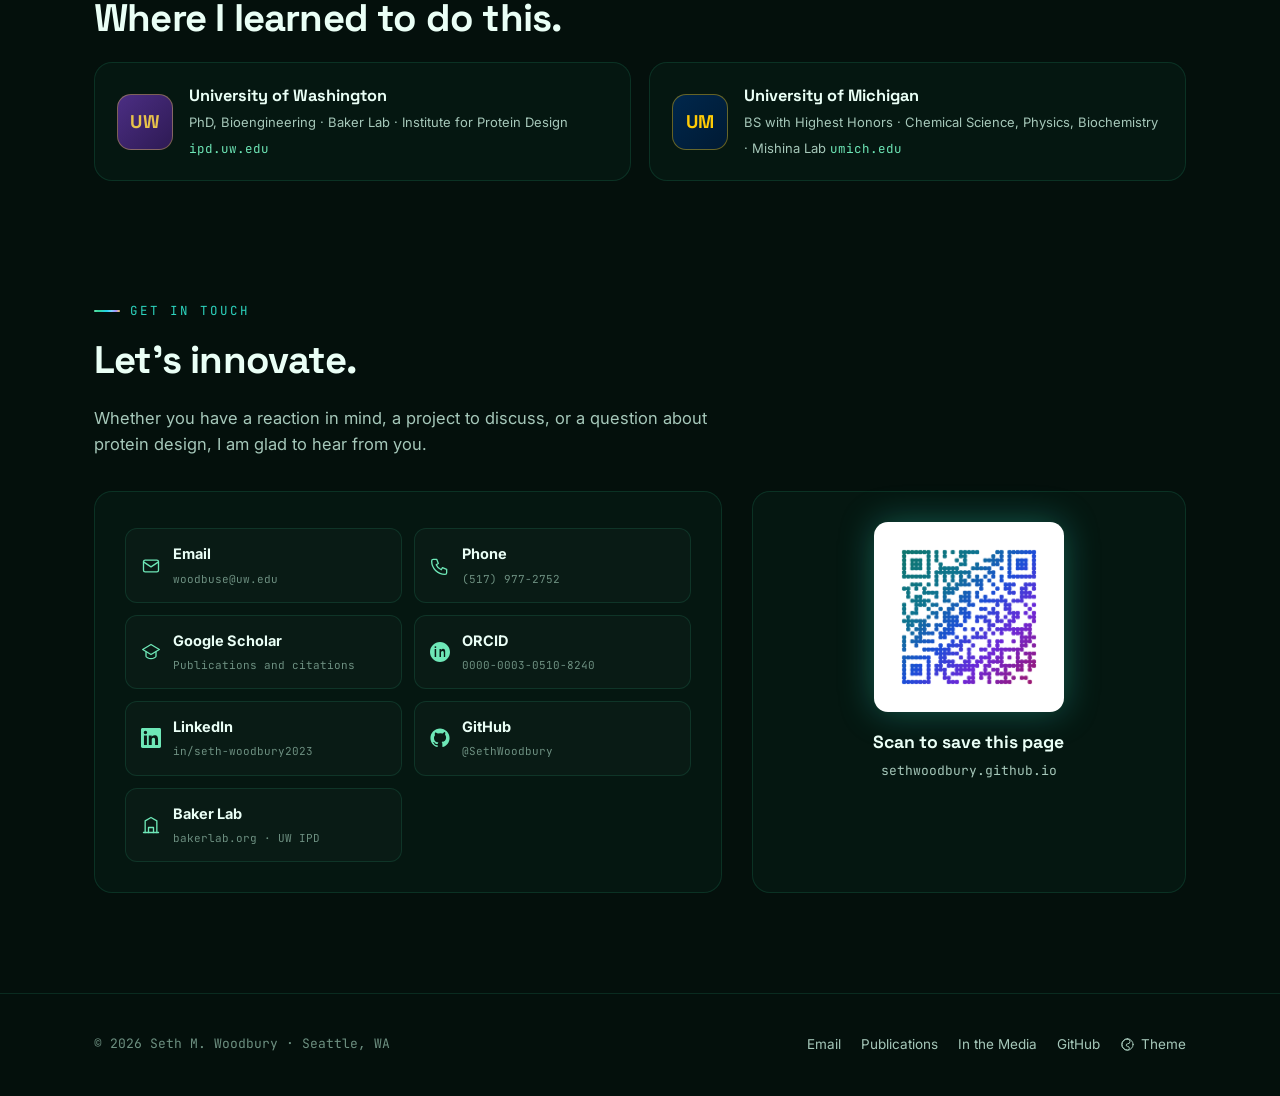
==== commit 2e70423a: "Add phone to contact; animated coil glyph in scaffold step" ====
--- a/index.html
+++ b/index.html
@@ -139,7 +139,7 @@
         </div>
         <div class="flow-arrow"><svg class="icon" viewBox="0 0 24 24"><path d="M5 12h14M13 6l6 6-6 6"/></svg></div>
         <div class="flow-step">
-          <div class="fs-top"><span class="num">3</span><span class="ic"><svg class="icon" viewBox="0 0 24 24"><path d="M8 4c5 2 5 6 0 8s-5 6 0 8"/><path d="M16 4c-5 2-5 6 0 8s5 6 0 8"/></svg></span></div>
+          <div class="fs-top"><span class="num">3</span><span class="ic"><svg class="icon icon--coil" viewBox="0 0 24 24" aria-hidden="true"><path d="M17 4 C17 5.3 7 5.9 7 7.2 M17 10.4 C17 11.7 7 12.3 7 13.6 M17 16.8 C17 18.1 7 18.7 7 20"/><path class="coil-back" opacity="0.45" d="M7 7.2 C7 8.5 17 9.1 17 10.4 M7 13.6 C7 14.9 17 15.5 17 16.8"/></svg></span></div>
           <p class="q">Protein scaffold</p>
           <h4>What holds it in place?</h4>
           <p>A genetically encoded, programmable protein that presents that active site, which I build with generative design and refine by evolution.</p>
@@ -338,6 +338,10 @@
               <svg class="icon ci" viewBox="0 0 24 24"><rect x="3" y="5" width="18" height="14" rx="2"/><path d="m3 7 9 6 9-6"/></svg>
               <span><b>Email</b><small>woodbuse@uw.edu</small></span>
             </a>
+            <a href="tel:+15179772752">
+              <svg class="icon ci" viewBox="0 0 24 24"><path d="M4 4h4l2 5-2.5 1.5a11 11 0 0 0 6 6L15 14l5 2v4a2 2 0 0 1-2 2A16 16 0 0 1 2 6a2 2 0 0 1 2-2z"/></svg>
+              <span><b>Phone</b><small>(517) 977-2752</small></span>
+            </a>
             <a href="https://scholar.google.com/citations?user=F8hE9PEAAAAJ&hl=en" target="_blank" rel="noopener">
               <svg class="icon ci" viewBox="0 0 24 24"><path d="M12 3 2 9l10 6 10-6-10-6Z"/><path d="M6 12v5c0 1 3 3 6 3s6-2 6-3v-5"/></svg>
               <span><b>Google Scholar</b><small>Publications and citations</small></span>
--- a/assets/styles.css
+++ b/assets/styles.css
@@ -56,26 +56,20 @@
   display:grid; place-items:center; color:var(--ink); font-weight:800; font-size:15px; box-shadow:0 0 18px var(--glow); animation:shimmer 8s ease infinite; }
 .brand small{ display:block; font-family:var(--font-mono); font-weight:500; font-size:10.5px; color:var(--muted-2); letter-spacing:.5px; text-transform:uppercase; margin-top:1px; }
 .nav-links{ display:flex; align-items:center; gap:24px; }
-.nav-links a{ color:var(--muted); font-size:14.5px; font-weight:500; }
-.nav-links a:hover{ color:var(--text); }
-/* Solid dark interior + iridescent border + light text = always legible on any theme/background */
+.nav-links a:not(.nav-cta){ color:var(--muted); font-size:14.5px; font-weight:500; }
+.nav-links a:not(.nav-cta):hover{ color:var(--text); }
+/* CTA: iridescent fill + dark text, matching .btn.primary ("Email me"). Dark --ink clears AA
+   contrast across every hue of the gradient (incl. the violet stop), per design review. */
 .nav-cta{ display:inline-flex; align-items:center; gap:8px; font-family:var(--font-body); font-size:13.5px; font-weight:700;
-  padding:9px 16px; border-radius:999px; color:var(--text); white-space:nowrap; letter-spacing:.1px;
-  border:1.5px solid transparent;
-  background:linear-gradient(var(--bg-2), var(--bg-2)) padding-box, var(--irid) border-box;
-  background-size:auto, 220% 220%; animation:shimmer 9s ease infinite; box-shadow:0 0 18px var(--glow); }
-.nav-cta:hover{ color:var(--text); transform:translateY(-1px); box-shadow:0 0 28px var(--glow);
-  background:linear-gradient(color-mix(in srgb, var(--accent) 14%, var(--bg-2)), color-mix(in srgb, var(--accent) 14%, var(--bg-2))) padding-box, var(--irid) border-box;
-  background-size:auto, 220% 220%; }
-.nav-cta .icon{ width:16px; height:16px; stroke-width:2; color:var(--mint); }
-/* Filled variant (toggle in the theme playground): the whole pill is iridescent.
-   The gradient is slightly deepened and text is white so it stays readable across every hue. */
-[data-cta="fill"] .nav-cta{ color:#fff; border:1.5px solid transparent;
-  background:linear-gradient(rgba(3,9,7,.42), rgba(3,9,7,.42)), var(--irid);
-  background-size:auto, 220% 220%; text-shadow:0 1px 2px rgba(0,0,0,.45); }
-[data-cta="fill"] .nav-cta:hover{ color:#fff; transform:translateY(-1px); box-shadow:0 0 28px var(--glow);
-  background:linear-gradient(rgba(3,9,7,.26), rgba(3,9,7,.26)), var(--irid); background-size:auto, 220% 220%; }
-[data-cta="fill"] .nav-cta .icon{ color:#fff; }
+  padding:10px 16px; border-radius:999px; color:var(--ink); white-space:nowrap; letter-spacing:.1px; border:none;
+  background:var(--irid); background-size:200% 200%; animation:shimmer 9s ease infinite; box-shadow:0 6px 22px var(--glow);
+  text-shadow:0 1px 0 rgba(255,255,255,.18); }
+.nav-cta:hover{ color:var(--ink); transform:translateY(-1px); filter:brightness(1.04); box-shadow:0 8px 30px var(--glow); }
+.nav-cta .icon{ width:16px; height:16px; stroke-width:2; color:var(--ink); }
+/* the "Filled Contact button" playground toggle keeps the same dark-on-iridescent look */
+[data-cta="fill"] .nav-cta{ color:var(--ink); background:var(--irid); background-size:200% 200%; border:none; text-shadow:0 1px 0 rgba(255,255,255,.18); }
+[data-cta="fill"] .nav-cta:hover{ color:var(--ink); filter:brightness(1.04); background:var(--irid); background-size:200% 200%; }
+[data-cta="fill"] .nav-cta .icon{ color:var(--ink); }
 .nav-toggle{ display:none; background:none; border:1px solid var(--border-2); color:var(--text); border-radius:9px; padding:6px 9px; cursor:pointer; }
 .nav-toggle .icon{ width:20px; height:20px; }
 
@@ -363,3 +357,9 @@
   .flow-arrow{ justify-content:center; }
   .flow-arrow .icon{ transform:rotate(90deg); }
 }
+/* animated coil glyph (step 3): gently "turns" in place via horizontal-scale breathe */
+.icon--coil{ animation:coil-turn 8s ease-in-out infinite; transform-origin:50% 50%; will-change:transform; }
+.icon--coil .coil-back{ animation:coil-depth 8s ease-in-out infinite; }
+@keyframes coil-turn{ 0%,100%{ transform:scaleX(1); } 50%{ transform:scaleX(0.62); } }
+@keyframes coil-depth{ 0%,100%{ opacity:0.45; } 50%{ opacity:0.28; } }
+@media (prefers-reduced-motion:reduce){ .icon--coil, .icon--coil .coil-back{ animation:none; } }
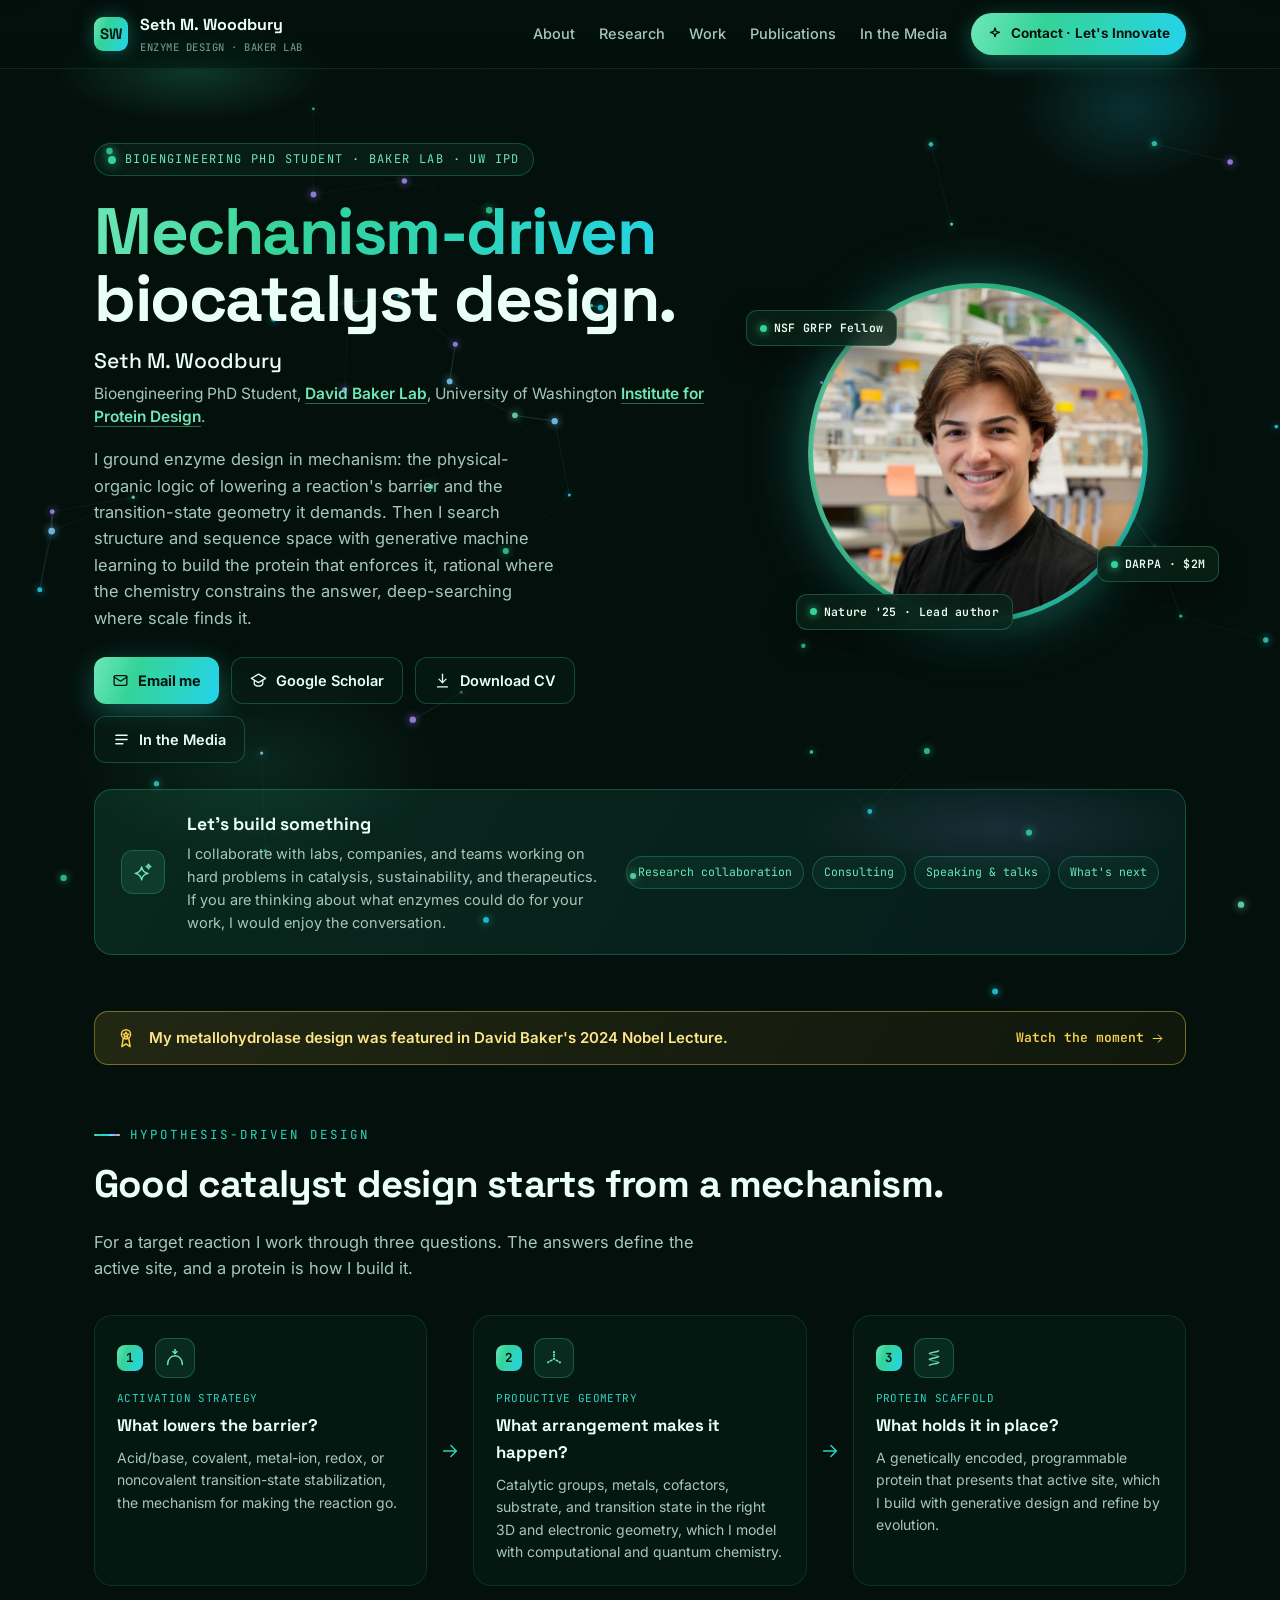
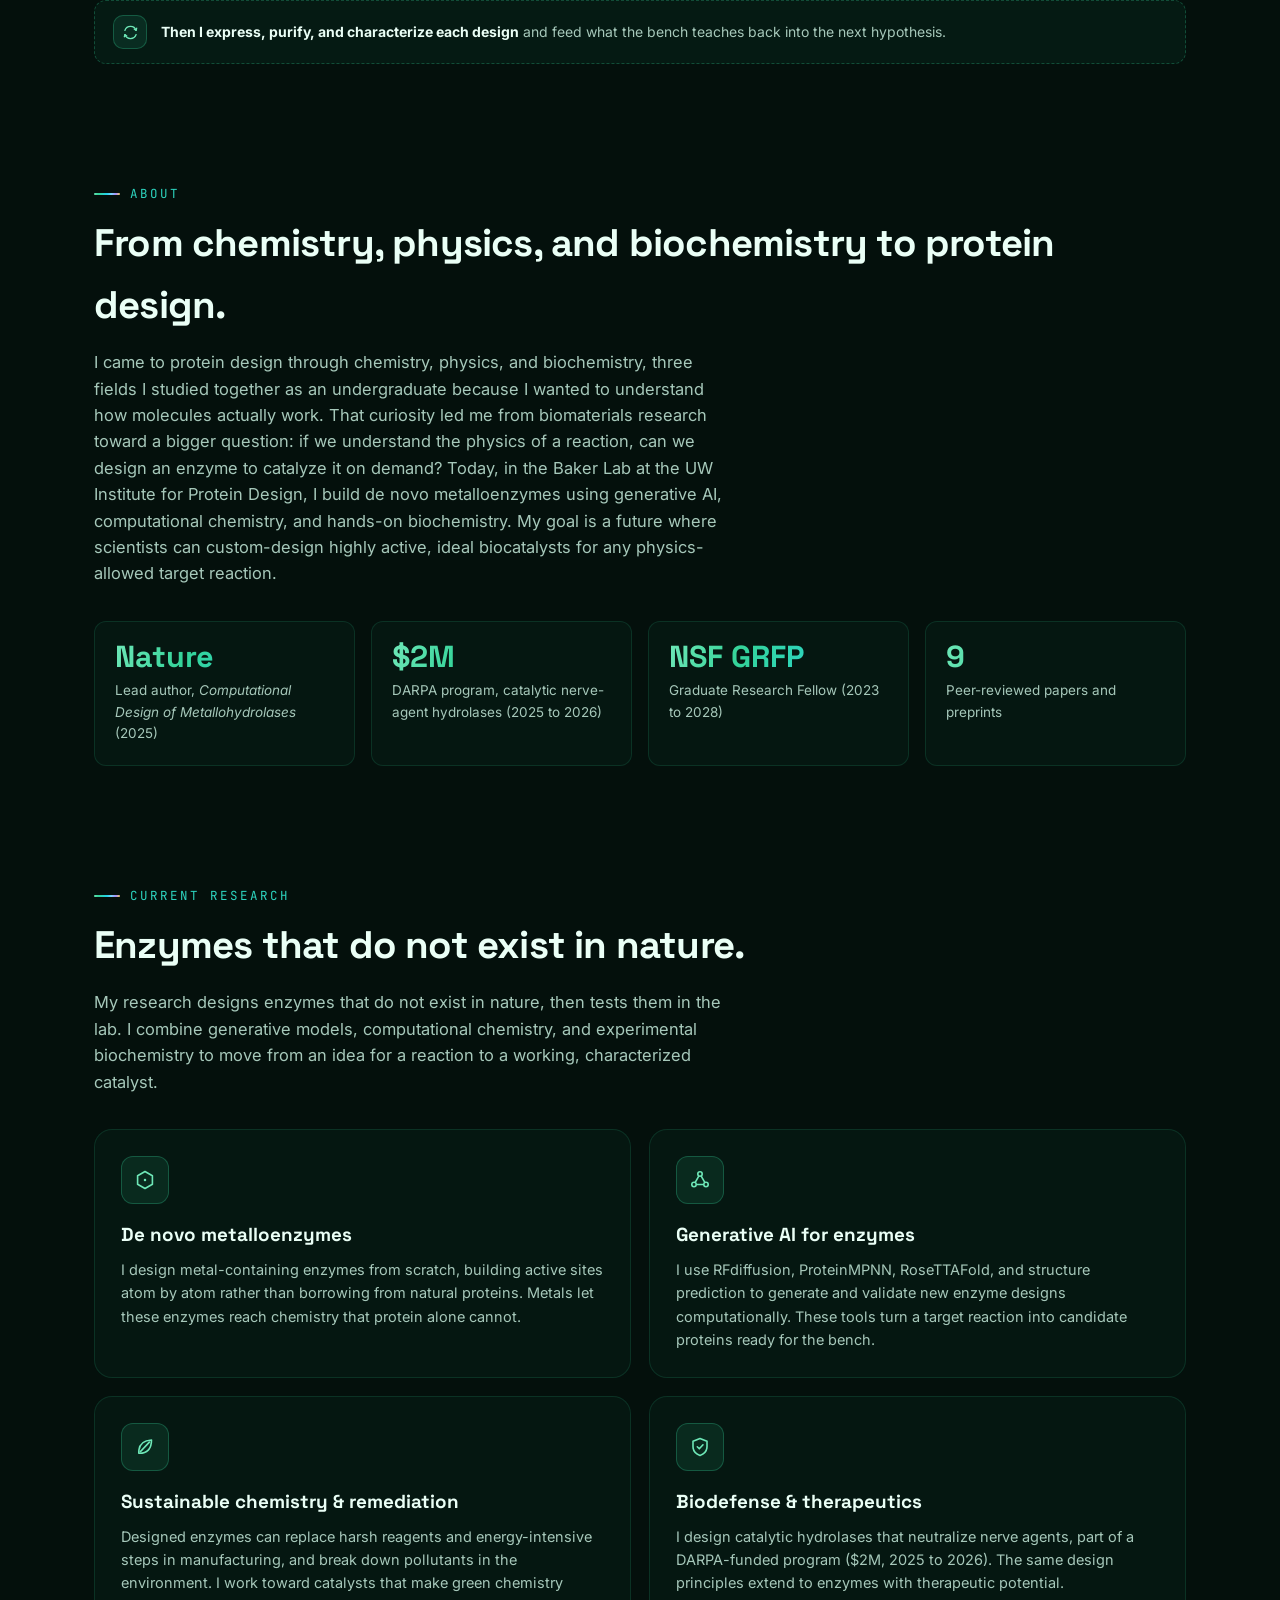
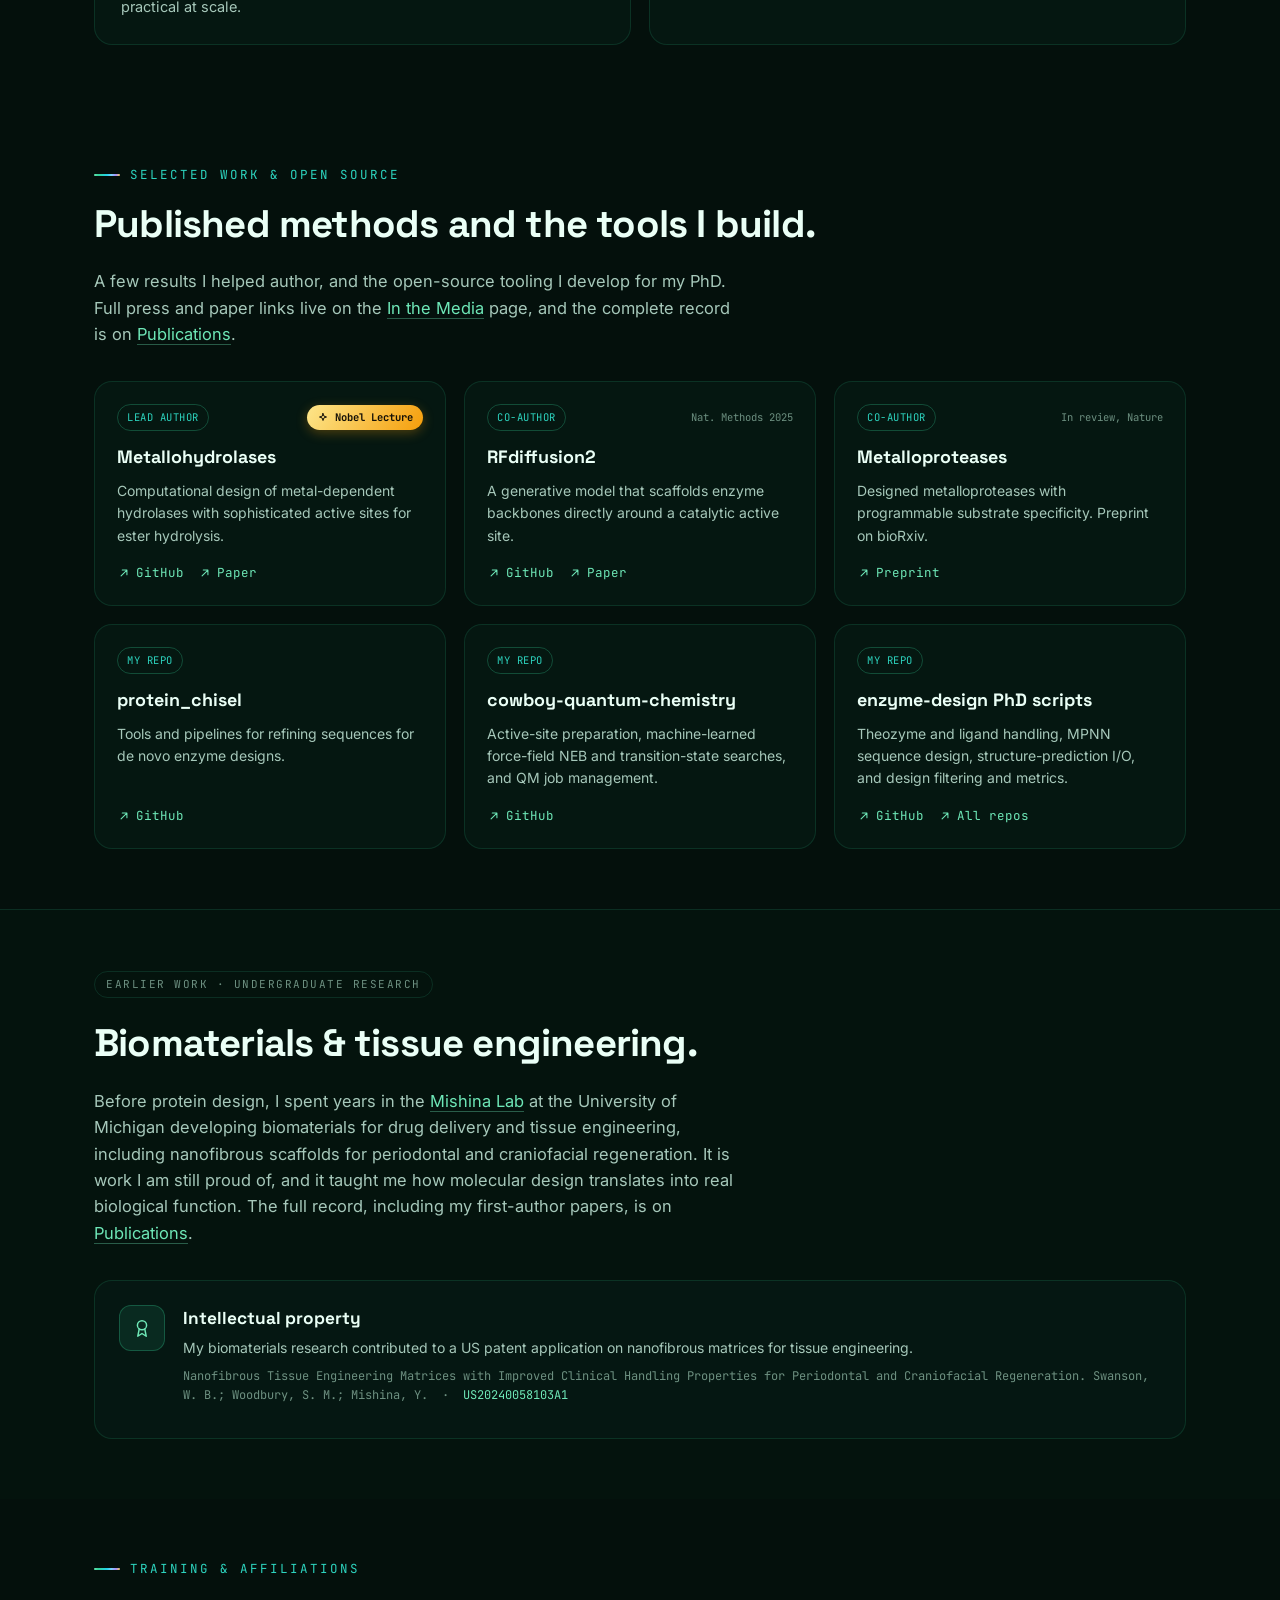
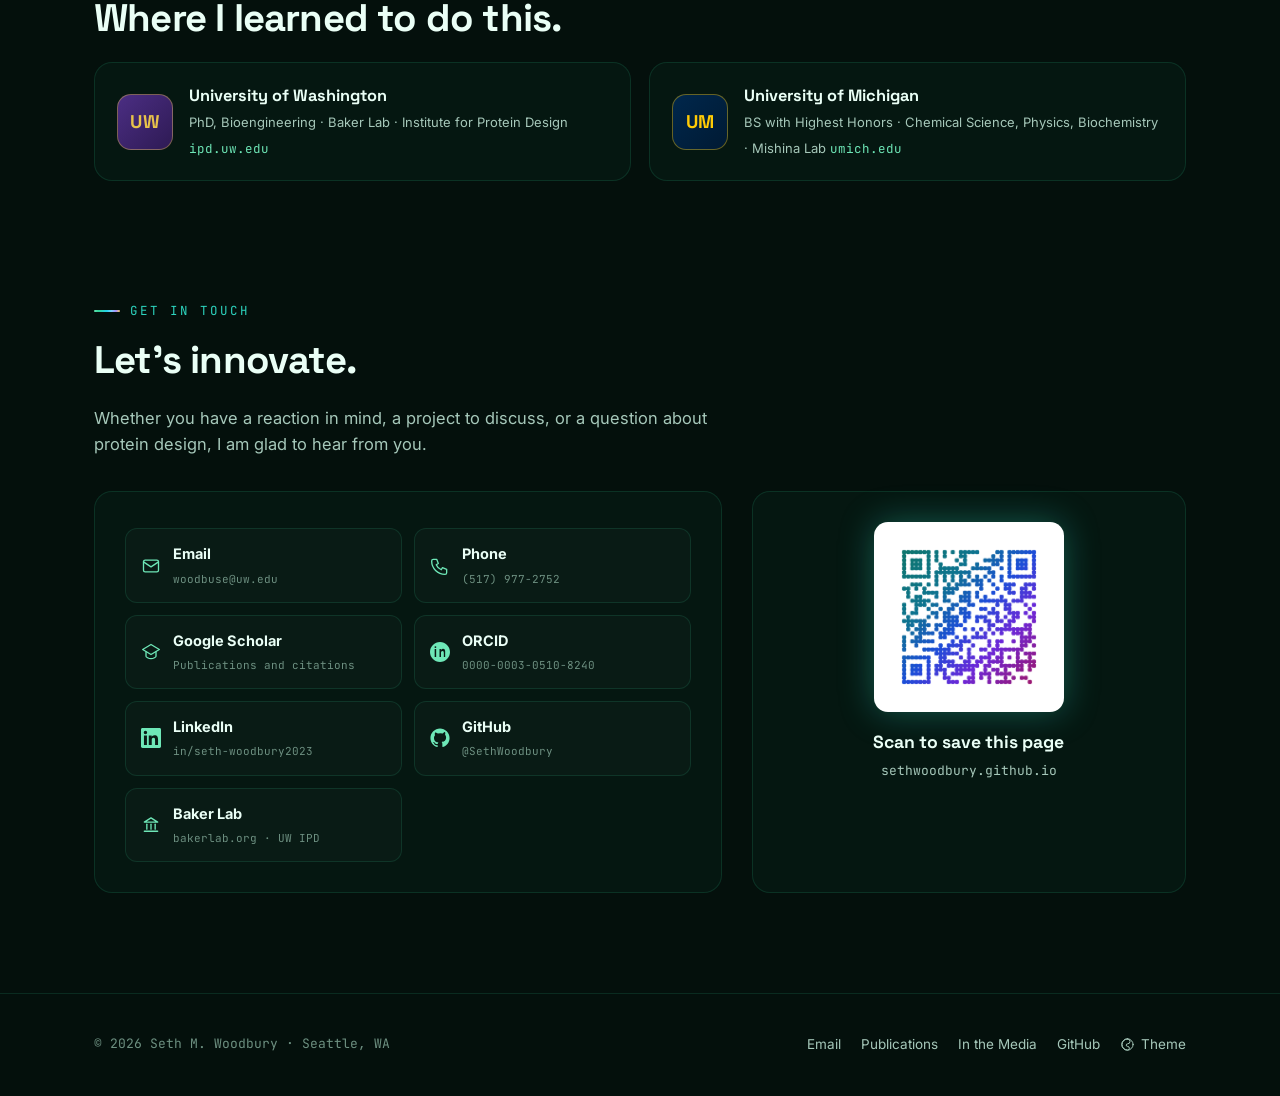
==== commit da316ab2: "Refine icon family (pillars, flow, media, section glyphs)" ====
--- a/index.html
+++ b/index.html
@@ -92,7 +92,7 @@
       <!-- Let's build something -->
       <div class="availability reveal">
         <span class="av-icon">
-          <svg class="icon" viewBox="0 0 24 24"><path d="M12 3l1.8 5.2L19 10l-5.2 1.8L12 17l-1.8-5.2L5 10l5.2-1.8z"/><path d="M19 15l.7 2 2 .7-2 .7-.7 2-.7-2-2-.7 2-.7z"/></svg>
+          <svg class="icon" viewBox="0 0 24 24"><path d="M10.5 6.5 C11.2 10.4 13.6 12.8 17.5 13.5 C13.6 14.2 11.2 16.6 10.5 20.5 C9.8 16.6 7.4 14.2 3.5 13.5 C7.4 12.8 9.8 10.4 10.5 6.5 Z"/><path d="M18 3.5 C18.3 5 19 5.7 20.5 6 C19 6.3 18.3 7 18 8.5 C17.7 7 17 6.3 15.5 6 C17 5.7 17.7 5 18 3.5 Z"/></svg>
         </span>
         <div class="av-text">
           <h3>Let's build something</h3>
@@ -125,14 +125,14 @@
       <p class="section-intro">For a target reaction I work through three questions. The answers define the active site, and a protein is how I build it.</p>
       <div class="flow reveal">
         <div class="flow-step">
-          <div class="fs-top"><span class="num">1</span><span class="ic"><svg class="icon" viewBox="0 0 24 24"><path d="M3 18 C8 18 8 8 12 8 C16 8 16 18 21 18"/><path d="M12 2v3.4"/><path d="M9.8 4.8 12 7 14.2 4.8"/></svg></span></div>
+          <div class="fs-top"><span class="num">1</span><span class="ic"><svg class="icon" viewBox="0 0 24 24"><path d="M4 19 C4 13.2 7.6 9.6 12 9.6 C16.4 9.6 20 13.2 20 19"/><path d="M12 2.8 V7.1"/><path d="M9.8 4.9 L12 7.1 L14.2 4.9"/></svg></span></div>
           <p class="q">Activation strategy</p>
           <h4>What lowers the barrier?</h4>
           <p>Acid/base, covalent, metal-ion, redox, or noncovalent transition-state stabilization, the mechanism for making the reaction go.</p>
         </div>
         <div class="flow-arrow"><svg class="icon" viewBox="0 0 24 24"><path d="M5 12h14M13 6l6 6-6 6"/></svg></div>
         <div class="flow-step">
-          <div class="fs-top"><span class="num">2</span><span class="ic"><svg class="icon" viewBox="0 0 24 24"><circle cx="12" cy="12" r="2"/><circle cx="5" cy="6" r="1.7"/><circle cx="19" cy="7" r="1.7"/><circle cx="12" cy="20" r="1.7"/><path d="M6.3 7 10.5 10.5M17.5 8 13.4 11M12 18v-4"/></svg></span></div>
+          <div class="fs-top"><span class="num">2</span><span class="ic"><svg class="icon" viewBox="0 0 24 24"><circle cx="12" cy="13" r="1.25" fill="currentColor" stroke="none"/><circle cx="12" cy="5.6" r="1.25" fill="currentColor" stroke="none"/><circle cx="18.4" cy="16.7" r="1.25" fill="currentColor" stroke="none"/><circle cx="5.6" cy="16.7" r="1.25" fill="currentColor" stroke="none"/><path d="M12 10.5 V8"/><path d="M14.2 14.3 L16.3 15.5"/><path d="M9.8 14.3 L7.7 15.5"/></svg></span></div>
           <p class="q">Productive geometry</p>
           <h4>What arrangement makes it happen?</h4>
           <p>Catalytic groups, metals, cofactors, substrate, and transition state in the right 3D and electronic geometry, which I model with computational and quantum chemistry.</p>
@@ -146,7 +146,7 @@
         </div>
       </div>
       <div class="flow-loop reveal">
-        <span class="ic"><svg class="icon" viewBox="0 0 24 24"><path d="M4 12a8 8 0 0 1 13.7-5.7L20 8M20 3v5h-5"/><path d="M20 12a8 8 0 0 1-13.7 5.7L4 16M4 21v-5h5"/></svg></span>
+        <span class="ic"><svg class="icon" viewBox="0 0 24 24"><path d="M4.9 9.4 A7.5 7.5 0 0 1 19.1 9.4"/><path d="M19.8 6.6 L19.1 9.4 L16.6 7.7"/><path d="M19.1 14.6 A7.5 7.5 0 0 1 4.9 14.6"/><path d="M4.2 17.4 L4.9 14.6 L7.4 16.3"/></svg></span>
         <p><b>Then I express, purify, and characterize each design</b> and feed what the bench teaches back into the next hypothesis.</p>
       </div>
     </div>
@@ -182,22 +182,22 @@
       <p class="section-intro">My research designs enzymes that do not exist in nature, then tests them in the lab. I combine generative models, computational chemistry, and experimental biochemistry to move from an idea for a reaction to a working, characterized catalyst.</p>
       <div class="cards reveal">
         <div class="card">
-          <div class="ic"><svg class="icon" viewBox="0 0 24 24"><path d="M12 2l8.66 5v10L12 22 3.34 17V7z"/><circle cx="12" cy="12" r="2.4"/></svg></div>
+          <div class="ic"><svg class="icon" viewBox="0 0 24 24"><path d="M12 3.5 L19.4 7.8 V16.2 L12 20.5 L4.6 16.2 V7.8 Z"/><circle cx="12" cy="12" r="1.25" fill="currentColor" stroke="none"/></svg></div>
           <h3>De novo metalloenzymes</h3>
           <p>I design metal-containing enzymes from scratch, building active sites atom by atom rather than borrowing from natural proteins. Metals let these enzymes reach chemistry that protein alone cannot.</p>
         </div>
         <div class="card">
-          <div class="ic"><svg class="icon" viewBox="0 0 24 24"><circle cx="6" cy="7" r="2"/><circle cx="18" cy="7" r="2"/><circle cx="12" cy="17" r="2"/><path d="M7.7 8.4 11 15M16.3 8.4 13 15M8 7h8"/></svg></div>
+          <div class="ic"><svg class="icon" viewBox="0 0 24 24"><circle cx="12" cy="6" r="2.2"/><circle cx="6" cy="16.5" r="2.2"/><circle cx="18" cy="16.5" r="2.2"/><path d="M10.5 8.6 L7.5 13.9"/><path d="M13.5 8.6 L16.5 13.9"/><path d="M9 16.5 H15"/></svg></div>
           <h3>Generative AI for enzymes</h3>
           <p>I use RFdiffusion, ProteinMPNN, RoseTTAFold, and structure prediction to generate and validate new enzyme designs computationally. These tools turn a target reaction into candidate proteins ready for the bench.</p>
         </div>
         <div class="card">
-          <div class="ic"><svg class="icon" viewBox="0 0 24 24"><path d="M4 20C4 11 11 4 20 4c0 9-7 16-16 16Z"/><path d="M4 20c4-6 8-9 12-11"/></svg></div>
+          <div class="ic"><svg class="icon" viewBox="0 0 24 24"><path d="M18.5 5 C10 5.5 5.5 10 5.8 18.2 C14 18.5 18.5 14 18.5 5 Z"/><path d="M7.4 16.6 L16.4 7.1"/></svg></div>
           <h3>Sustainable chemistry &amp; remediation</h3>
           <p>Designed enzymes can replace harsh reagents and energy-intensive steps in manufacturing, and break down pollutants in the environment. I work toward catalysts that make green chemistry practical at scale.</p>
         </div>
         <div class="card">
-          <div class="ic"><svg class="icon" viewBox="0 0 24 24"><path d="M12 3l7 3v6c0 4.5-3 7.5-7 9-4-1.5-7-4.5-7-9V6z"/><path d="m9 12 2 2 4-4"/></svg></div>
+          <div class="ic"><svg class="icon" viewBox="0 0 24 24"><path d="M12 3.5 L19 6.3 V11.5 C19 16.2 16.2 19 12 20.5 C7.8 19 5 16.2 5 11.5 V6.3 Z"/><path d="M9.3 11.8 L11.3 13.8 L15 9.8"/></svg></div>
           <h3>Biodefense &amp; therapeutics</h3>
           <p>I design catalytic hydrolases that neutralize nerve agents, part of a DARPA-funded program ($2M, 2025 to 2026). The same design principles extend to enzymes with therapeutic potential.</p>
         </div>
@@ -359,7 +359,7 @@
               <span><b>GitHub</b><small>@SethWoodbury</small></span>
             </a>
             <a href="https://www.bakerlab.org/" target="_blank" rel="noopener">
-              <svg class="icon ci" viewBox="0 0 24 24"><path d="M3 21h18"/><path d="M5 21V7l7-4 7 4v14"/><path d="M9 21v-6h6v6"/></svg>
+              <svg class="icon ci" viewBox="0 0 24 24"><path d="M4 8.5 L12 3.5 L20 8.5 Z"/><path d="M7 11 V17"/><path d="M12 11 V17"/><path d="M17 11 V17"/><path d="M4 19.5 H20"/></svg>
               <span><b>Baker Lab</b><small>bakerlab.org · UW IPD</small></span>
             </a>
           </div>
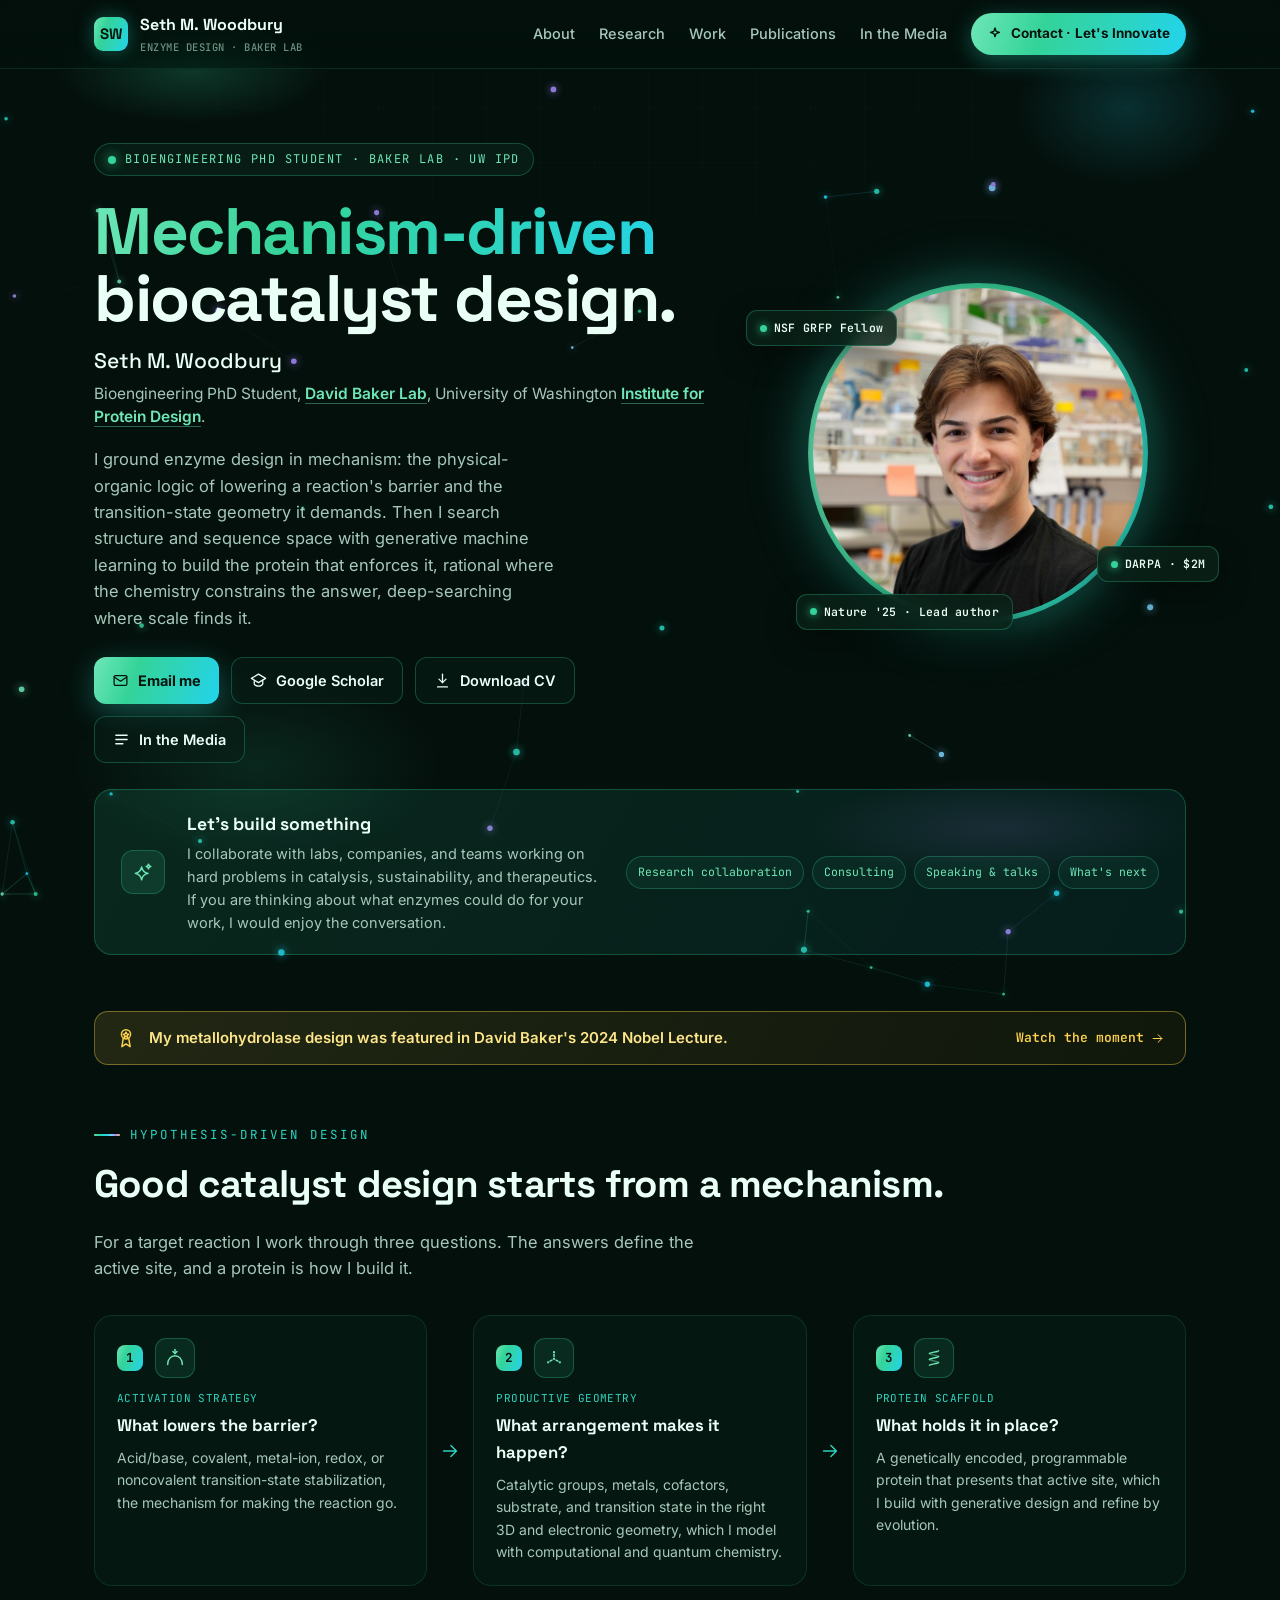
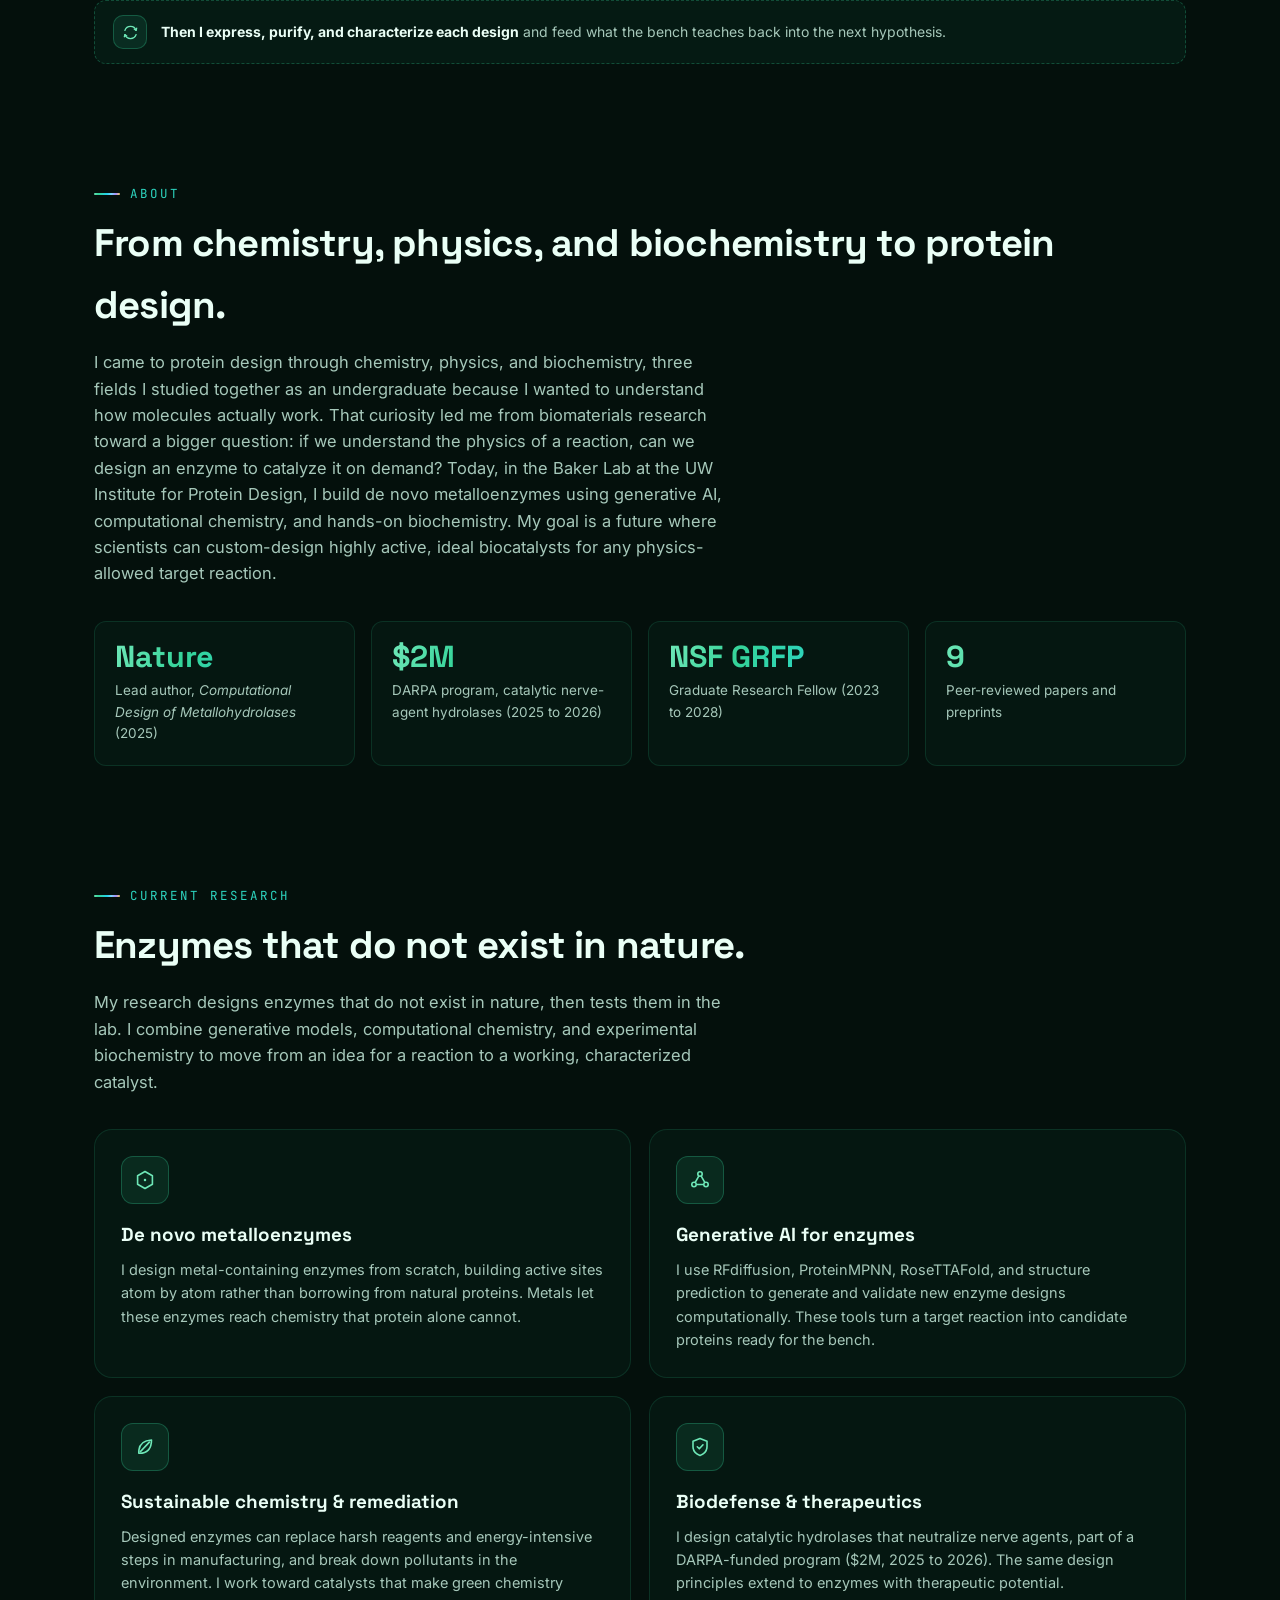
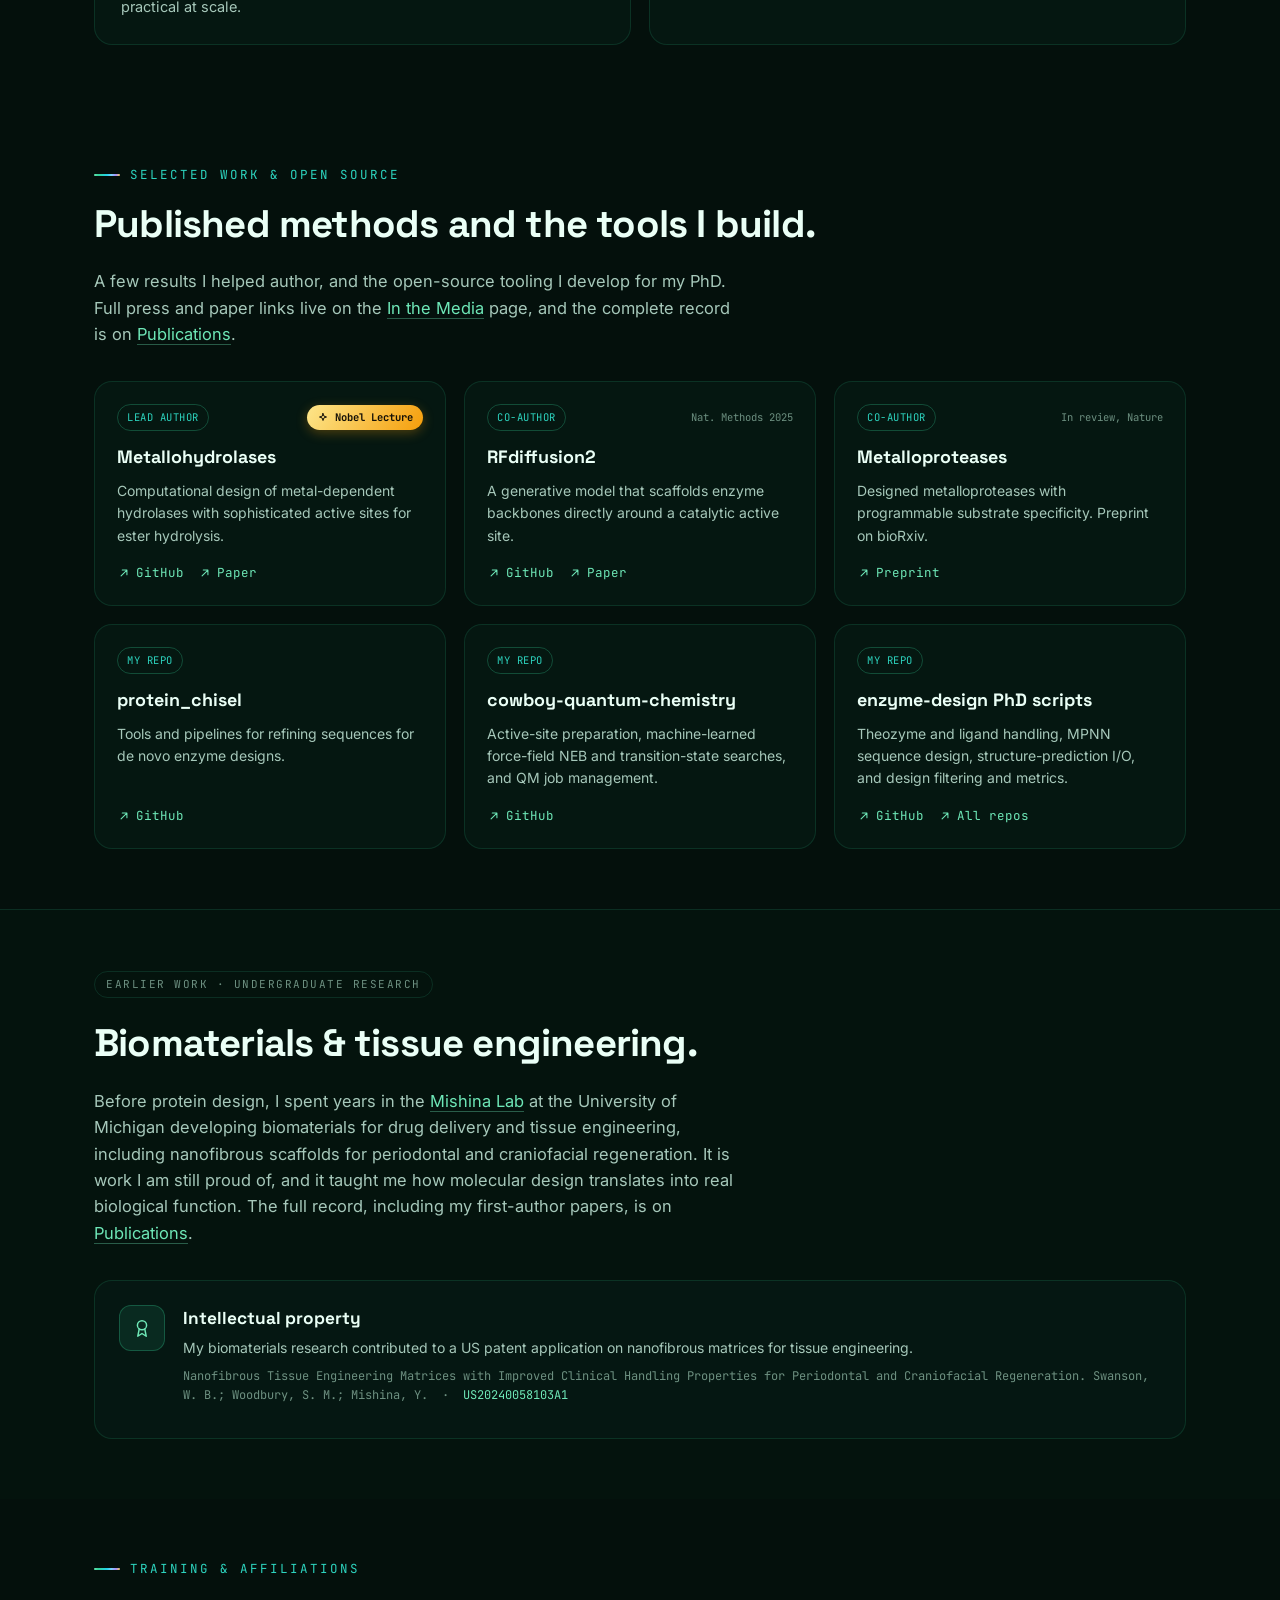
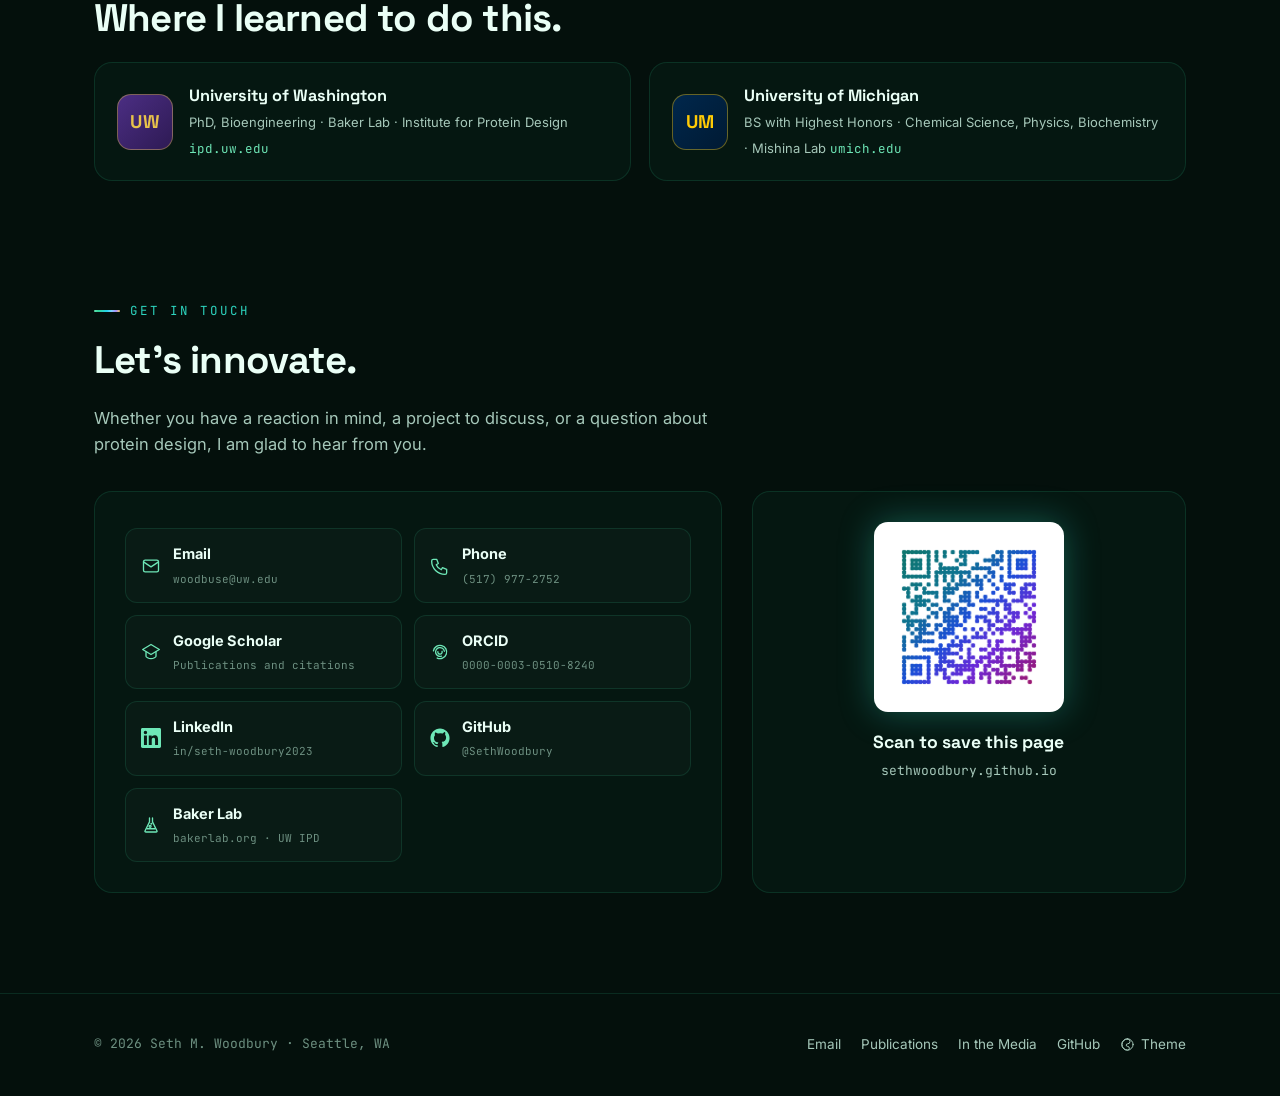
==== commit bf6cee78: "Add files via upload" ====
--- a/index.html
+++ b/index.html
@@ -347,7 +347,7 @@
               <span><b>Google Scholar</b><small>Publications and citations</small></span>
             </a>
             <a href="https://orcid.org/0000-0003-0510-8240" target="_blank" rel="noopener">
-              <svg class="ci" viewBox="0 0 24 24" fill="currentColor"><path d="M12 0C5.4 0 0 5.4 0 12s5.4 12 12 12 12-5.4 12-12S18.6 0 12 0zM7.4 18H5.6V8.5h1.8V18zm-.9-10.8a1.1 1.1 0 110-2.2 1.1 1.1 0 010 2.2zM18.4 18h-1.8v-4.6c0-1.1 0-2.6-1.6-2.6s-1.8 1.2-1.8 2.5V18h-1.8V8.5h1.7v1.3h.1c.24-.45.83-1.6 2.4-1.6 2 0 2.6 1.35 2.6 3.1V18z"/></svg>
+              <svg class="icon ci" viewBox="0 0 24 24"><path d="M4.12 10.61 A8 8 0 1 1 8.62 19.25"/><path d="M13.81 16.98 A5.3 5.3 0 1 1 17.22 11.08"/><path d="M14.44 11.11 A2.6 2.6 0 1 1 9.44 11.55"/></svg>
               <span><b>ORCID</b><small>0000-0003-0510-8240</small></span>
             </a>
             <a href="https://www.linkedin.com/in/seth-woodbury2023/" target="_blank" rel="noopener">
@@ -359,7 +359,7 @@
               <span><b>GitHub</b><small>@SethWoodbury</small></span>
             </a>
             <a href="https://www.bakerlab.org/" target="_blank" rel="noopener">
-              <svg class="icon ci" viewBox="0 0 24 24"><path d="M4 8.5 L12 3.5 L20 8.5 Z"/><path d="M7 11 V17"/><path d="M12 11 V17"/><path d="M17 11 V17"/><path d="M4 19.5 H20"/></svg>
+              <svg class="icon ci" viewBox="0 0 24 24"><path d="M10.2 3.5 V8.2 L4.9 18.9 Q4.16 20.4 6 20.4 H18 Q19.84 20.4 19.1 18.9 L13.8 8.2 V3.5"/><line x1="7.2" y1="16.5" x2="16.8" y2="16.5"/><circle cx="10.9" cy="13.6" r="1.2"/><circle cx="12.4" cy="10.4" r="1.25" fill="currentColor" stroke="none"/></svg>
               <span><b>Baker Lab</b><small>bakerlab.org · UW IPD</small></span>
             </a>
           </div>
